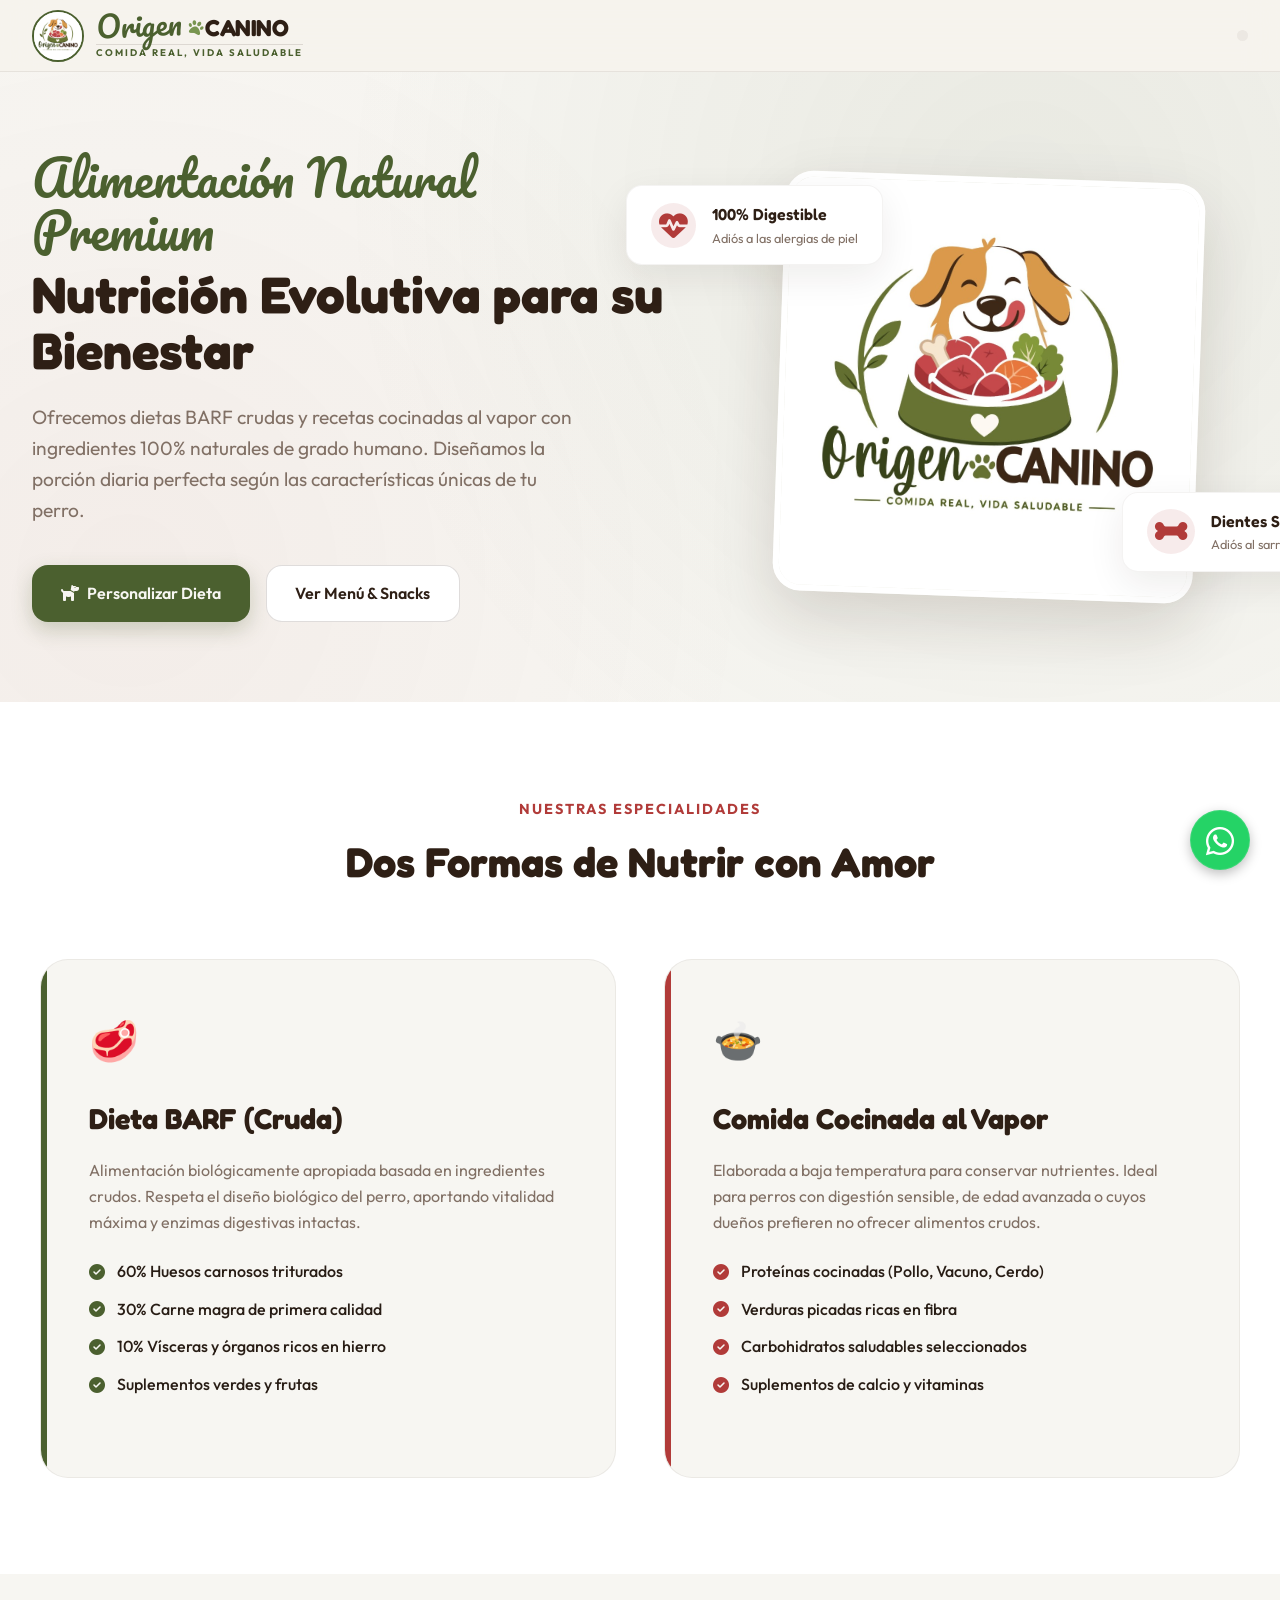
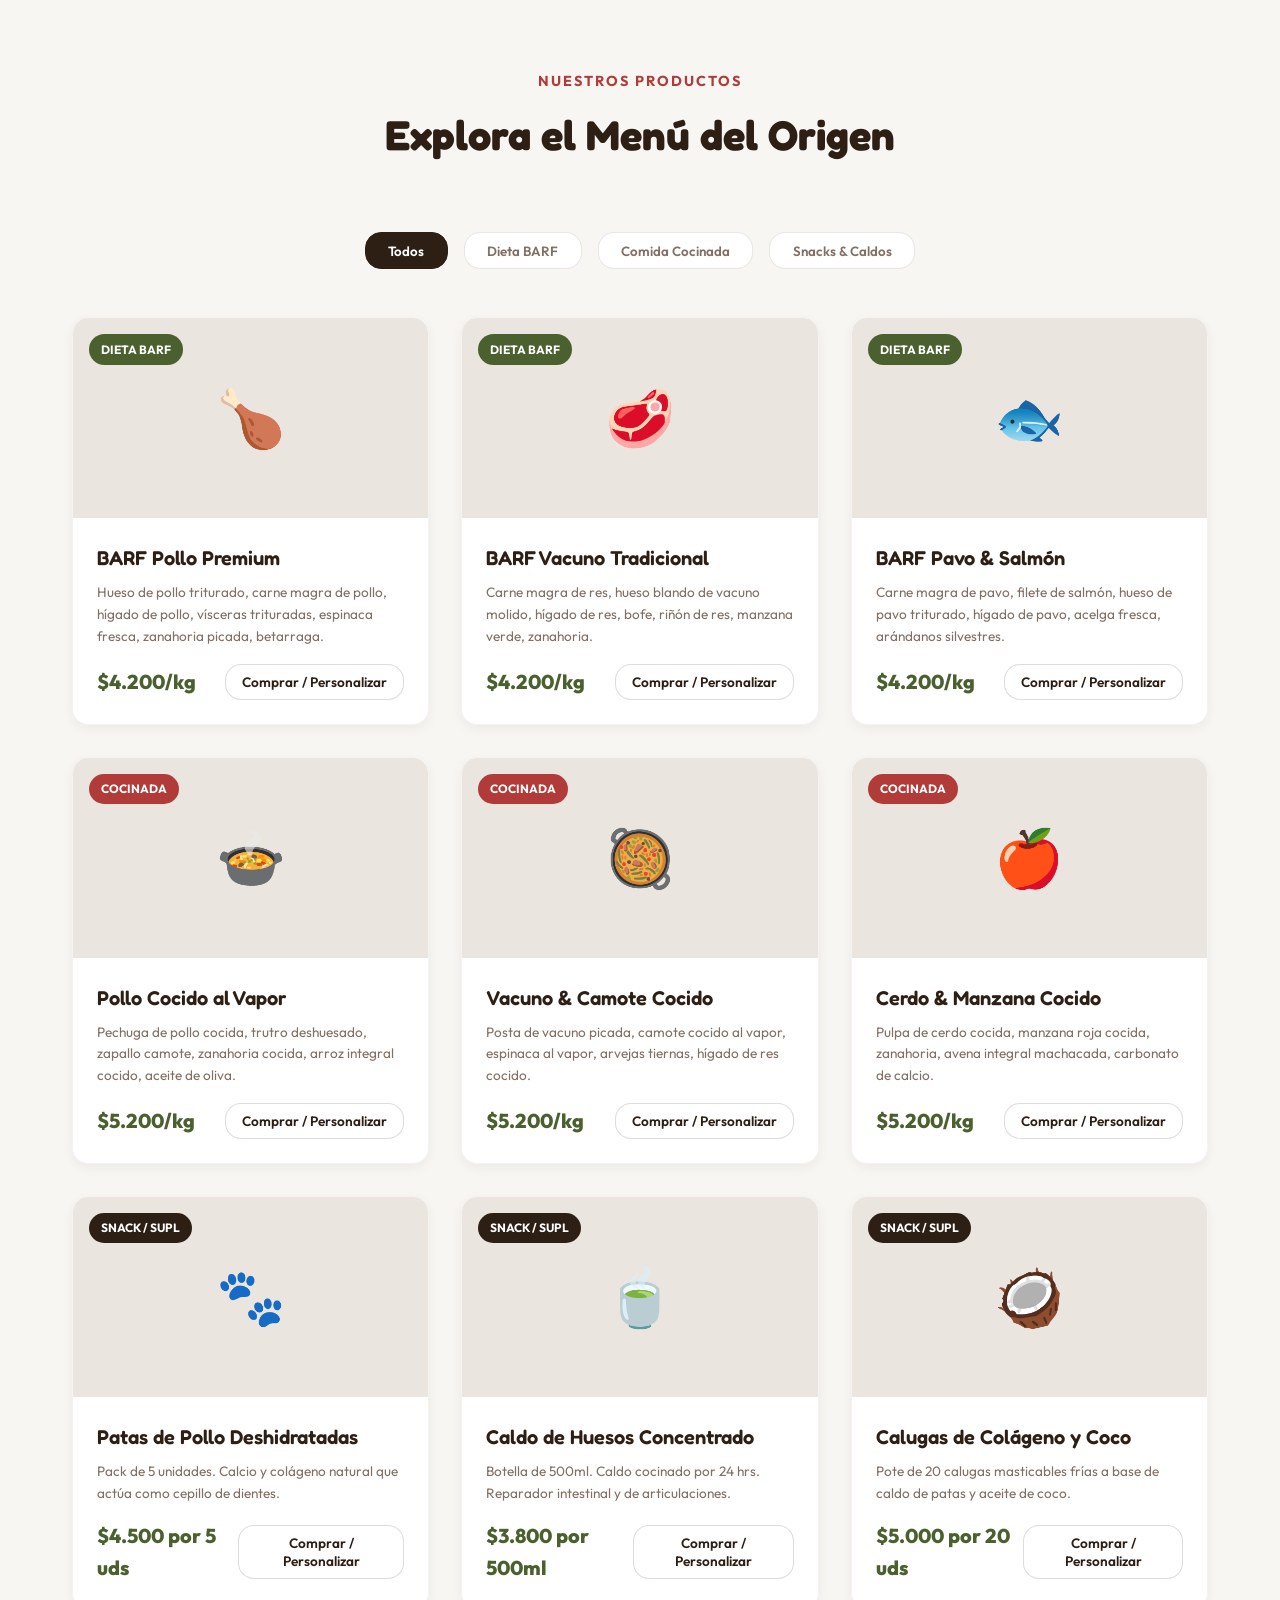
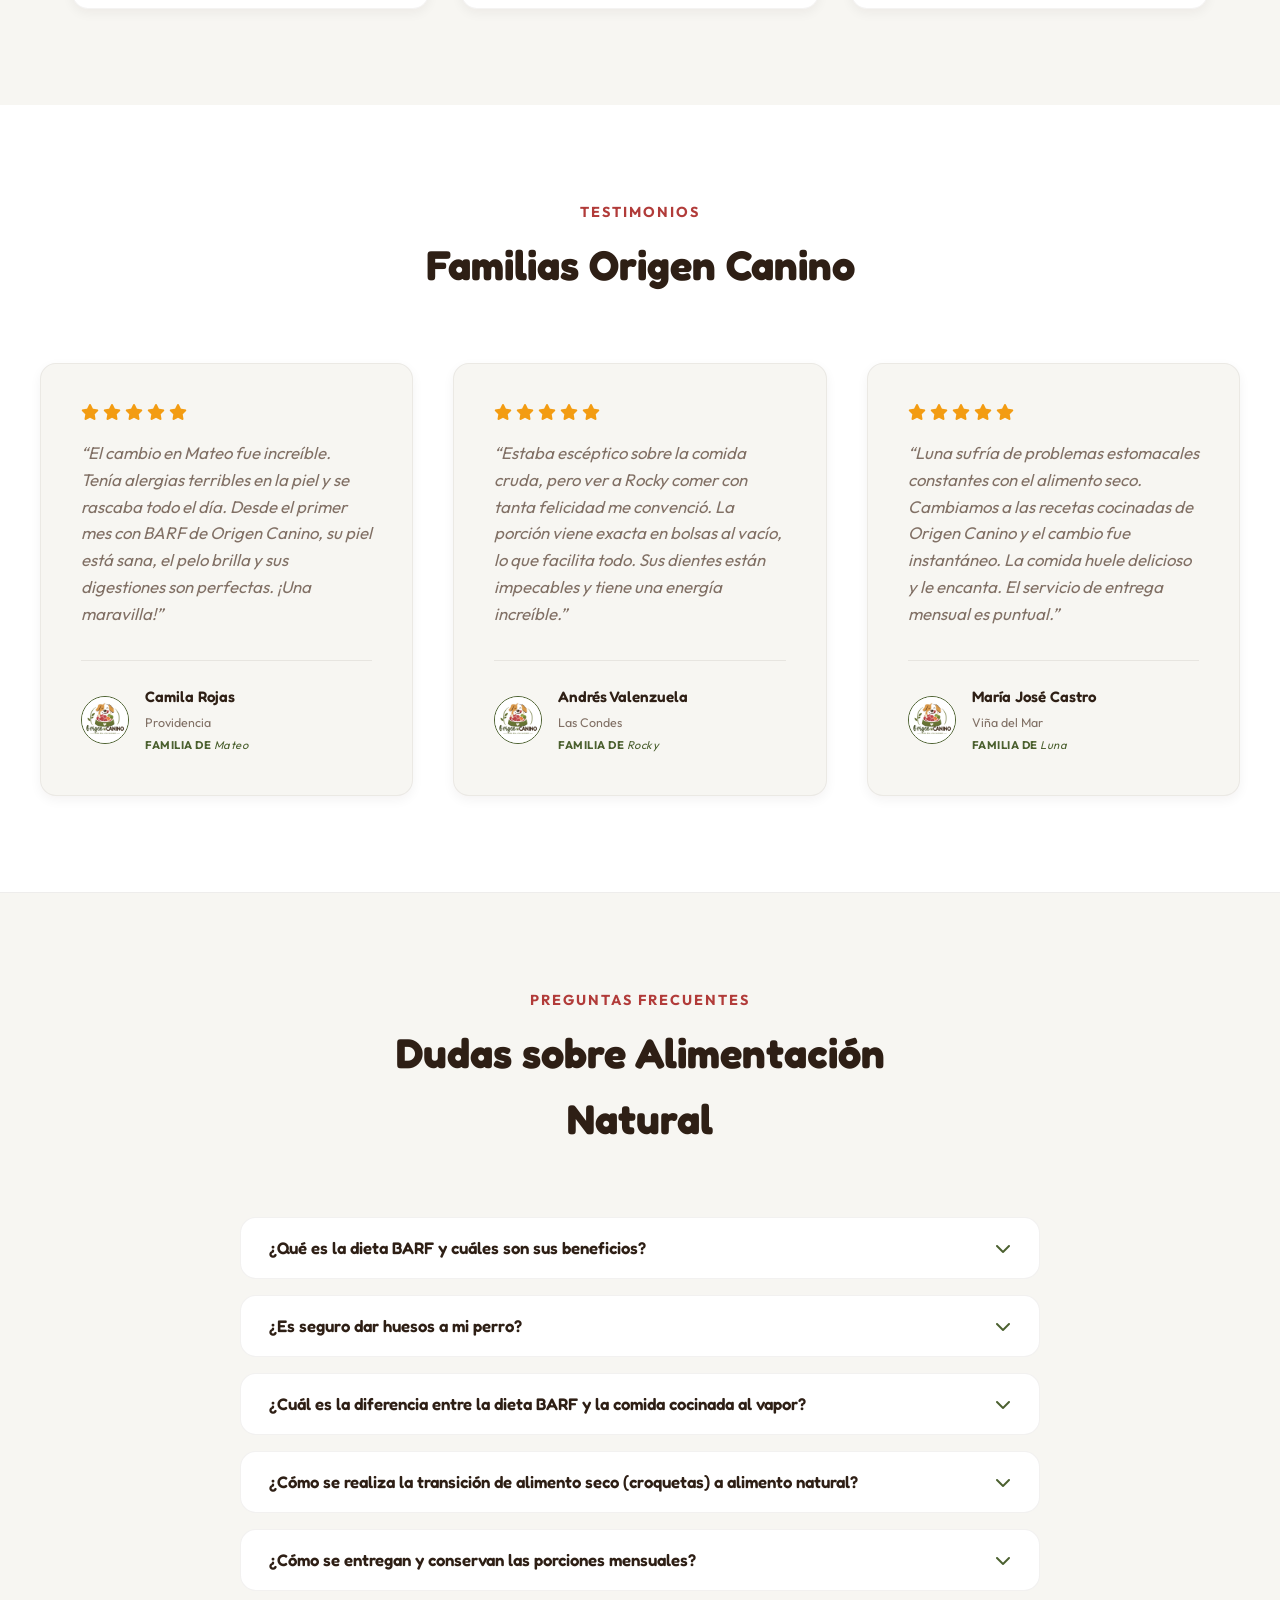
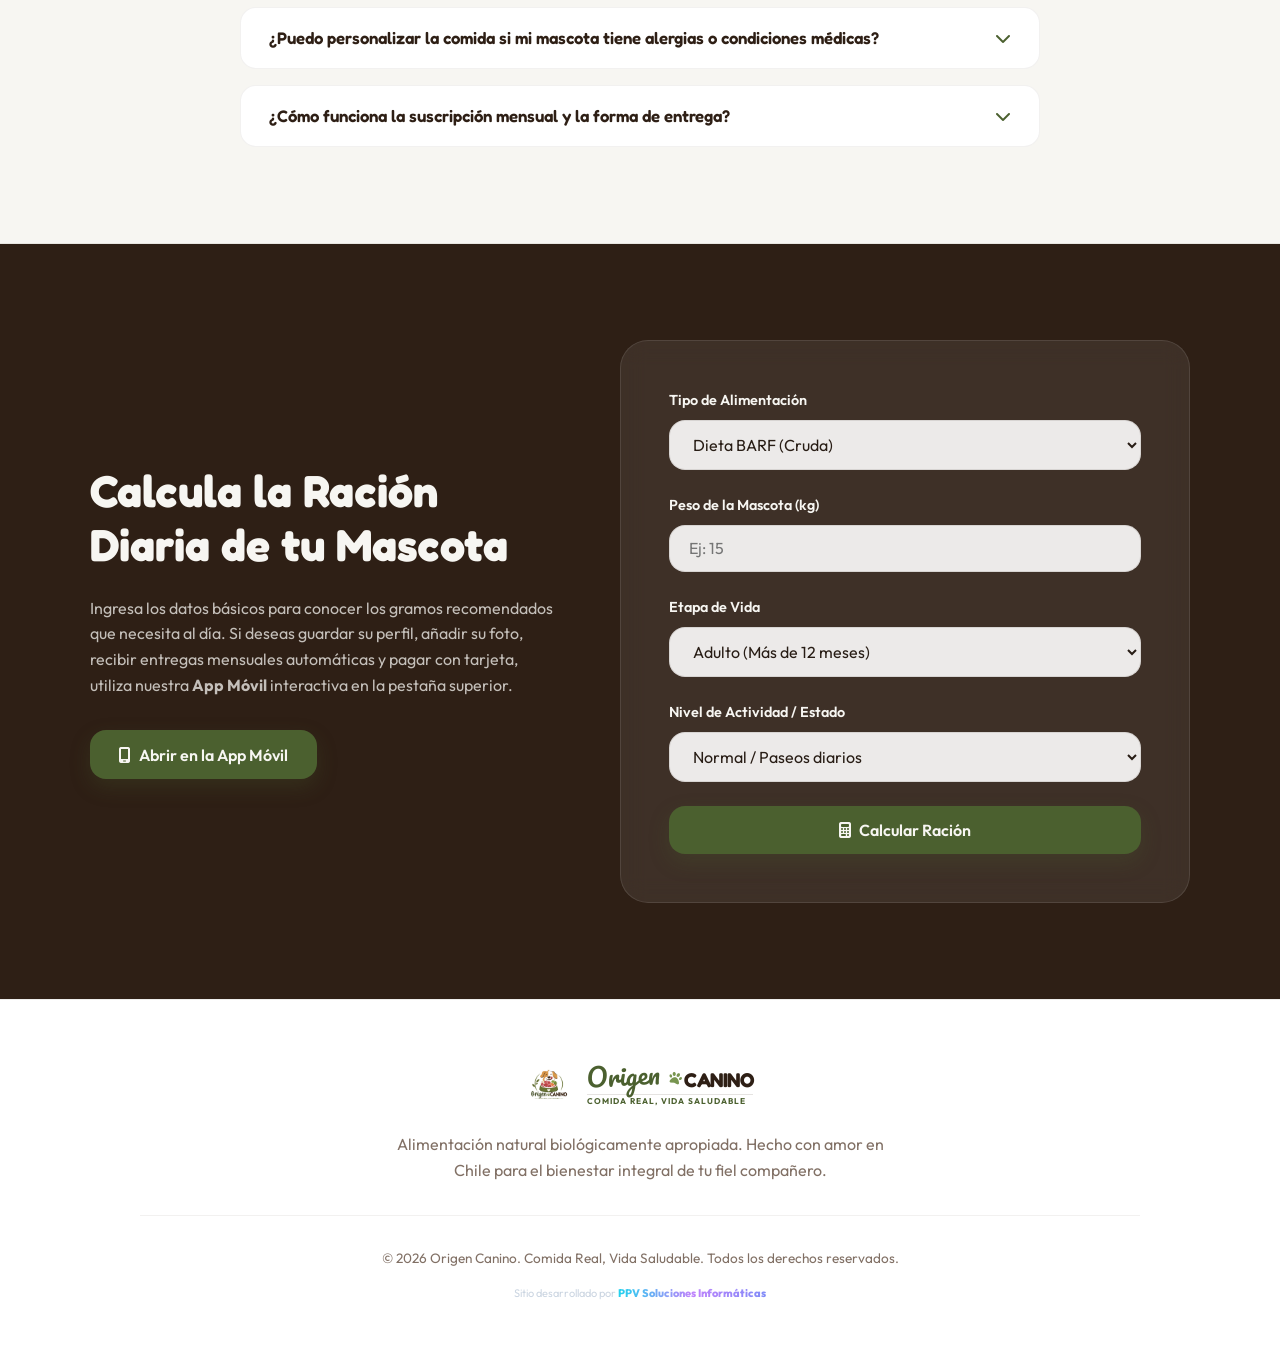
==== index.html @ 85503766 "Fix: Reacomodo y compactación de 3 columnas para visualización en PC sin scroll" ====
<!DOCTYPE html>
<html lang="es">
<head>
  <meta charset="UTF-8">
  <meta name="viewport" content="width=device-width, initial-scale=1.0">
  <title>Origen Canino - Comida Real, Vida Saludable | Alimentación BARF y Natural Cocinada</title>
  <meta name="description" content="Alimentación natural personalizada para tu mascota. Calculadora de porciones BARF y cocinada, snacks deshidratados, caldo de hueso y suscripción mensual con entrega segura.">
  
  <!-- Estilos CSS y Fuentes -->
  <link rel="stylesheet" href="style.css?v=3.9">
  <!-- Iconos de Font Awesome -->
  <link rel="stylesheet" href="https://cdnjs.cloudflare.com/ajax/libs/font-awesome/6.4.0/css/all.min.css">
</head>
<body>

  <!-- Encabezado Principal de la Suite -->
  <header class="app-header">
    <div class="logo-container" onclick="resetToWelcome()" style="cursor: pointer;">
      <img src="assets/logo.jpg" alt="Logo Origen Canino" class="logo-img">
      <div class="logo-text">
        <div class="logo-brand-wrapper">
          <span class="logo-brand-origen">Origen</span>
          <span class="logo-brand-canino"><i class="fa-solid fa-paw logo-paw"></i>CANINO</span>
        </div>
        <span class="logo-brand-sub">Comida Real, Vida Saludable</span>
      </div>
    </div>
    
    <!-- Pestañas de Navegación del Entorno -->
    <nav class="view-tabs" style="display: flex; align-items: center; gap: 1rem;">
      <button class="tab-btn active" onclick="switchView('web')">
        <i class="fa-solid fa-globe"></i> Sitio Web Desktop
      </button>
      <button class="tab-btn" onclick="switchView('mobile')">
        <i class="fa-solid fa-mobile-screen-button"></i> App Móvil
      </button>
      <div id="customer-header-badge" class="customer-profile-badge" style="display: none; cursor: pointer;" onclick="logoutCustomer()">
        <i class="fa-solid fa-user-check"></i> <span id="customer-header-name">Cliente</span> (Salir)
      </div>
    </nav>
  </header>

  <!-- Área de Contenido Principal -->
  <main class="main-viewport">

    <!-- ==========================================
         VISTA 1: SITIO WEB DESKTOP
         ========================================== -->
    <section id="view-web" class="view-section active">
      <!-- Hero Section -->
      <section class="web-hero">
        <div class="hero-content">
          <h1><span>Alimentación Natural Premium</span>Nutrición Evolutiva para su Bienestar</h1>
          <p>Ofrecemos dietas BARF crudas y recetas cocinadas al vapor con ingredientes 100% naturales de grado humano. Diseñamos la porción diaria perfecta según las características únicas de tu perro.</p>
          <div class="hero-actions">
            <button class="btn btn-primary" onclick="startOrderFlow()">
              <i class="fa-solid fa-dog"></i> Personalizar Dieta
            </button>
            <a href="#catalogo-seccion" class="btn btn-secondary">Ver Menú & Snacks</a>
          </div>
        </div>
        <div class="hero-image-wrapper">
          <div class="hero-badge badge-1">
            <i class="fa-solid fa-heart-pulse"></i>
            <div class="hero-badge-info">
              <h4>100% Digestible</h4>
              <p>Adiós a las alergias de piel</p>
            </div>
          </div>
          <div class="hero-badge badge-2">
            <i class="fa-solid fa-bone"></i>
            <div class="hero-badge-info">
              <h4>Dientes Sanos</h4>
              <p>Adiós al sarro canino</p>
            </div>
          </div>
          <img src="assets/logo.jpg" alt="Mascota Feliz" class="hero-main-img">
        </div>
      </section>

      <!-- Tipos de Alimentación -->
      <section class="web-diets">
        <div class="section-title">
          <span>Nuestras Especialidades</span>
          <h2>Dos Formas de Nutrir con Amor</h2>
        </div>
        <div class="diets-grid">
          <div class="diet-card barf">
            <span class="diet-icon">🥩</span>
            <h3>Dieta BARF (Cruda)</h3>
            <p>Alimentación biológicamente apropiada basada en ingredientes crudos. Respeta el diseño biológico del perro, aportando vitalidad máxima y enzimas digestivas intactas.</p>
            <ul class="diet-benefits-list">
              <li><i class="fa-solid fa-circle-check"></i> 60% Huesos carnosos triturados</li>
              <li><i class="fa-solid fa-circle-check"></i> 30% Carne magra de primera calidad</li>
              <li><i class="fa-solid fa-circle-check"></i> 10% Vísceras y órganos ricos en hierro</li>
              <li><i class="fa-solid fa-circle-check"></i> Suplementos verdes y frutas</li>
            </ul>
          </div>
          <div class="diet-card cooked">
            <span class="diet-icon">🍲</span>
            <h3>Comida Cocinada al Vapor</h3>
            <p>Elaborada a baja temperatura para conservar nutrientes. Ideal para perros con digestión sensible, de edad avanzada o cuyos dueños prefieren no ofrecer alimentos crudos.</p>
            <ul class="diet-benefits-list">
              <li><i class="fa-solid fa-circle-check"></i> Proteínas cocinadas (Pollo, Vacuno, Cerdo)</li>
              <li><i class="fa-solid fa-circle-check"></i> Verduras picadas ricas en fibra</li>
              <li><i class="fa-solid fa-circle-check"></i> Carbohidratos saludables seleccionados</li>
              <li><i class="fa-solid fa-circle-check"></i> Suplementos de calcio y vitaminas</li>
            </ul>
          </div>
        </div>
      </section>

      <!-- Catálogo de Productos -->
      <section id="catalogo-seccion" class="web-catalog">
        <div class="section-title">
          <span>Nuestros Productos</span>
          <h2>Explora el Menú del Origen</h2>
        </div>
        <div class="catalog-filters">
          <button class="filter-btn active" onclick="filterCatalog('todos', this)">Todos</button>
          <button class="filter-btn" onclick="filterCatalog('barf', this)">Dieta BARF</button>
          <button class="filter-btn" onclick="filterCatalog('cooked', this)">Comida Cocinada</button>
          <button class="filter-btn" onclick="filterCatalog('snack', this)">Snacks & Caldos</button>
        </div>
        <div class="products-grid" id="web-products-container">
          <!-- Carga dinámica mediante JS -->
        </div>
      </section>

      <!-- Testimonios de Familias (Estilo Legrand Petit) -->
      <section class="web-testimonials">
        <div class="section-title">
          <span>Testimonios</span>
          <h2>Familias Origen Canino</h2>
        </div>
        <div class="testimonials-grid" id="web-testimonials-container">
          <!-- Carga dinámica mediante JS -->
        </div>
      </section>

      <!-- Preguntas Frecuentes (FAQs) -->
      <section class="web-faqs">
        <div class="section-title">
          <span>Preguntas Frecuentes</span>
          <h2>Dudas sobre Alimentación Natural</h2>
        </div>
        <div class="faq-accordion" id="web-faqs-container">
          <!-- Carga dinámica mediante JS -->
        </div>
      </section>

      <!-- Calculadora Rápida Informativa -->
      <section class="web-calculator-section">
        <div class="web-calc-container">
          <div class="web-calc-text">
            <h2>Calcula la Ración Diaria de tu Mascota</h2>
            <p>Ingresa los datos básicos para conocer los gramos recomendados que necesita al día. Si deseas guardar su perfil, añadir su foto, recibir entregas mensuales automáticas y pagar con tarjeta, utiliza nuestra <strong>App Móvil</strong> interactiva en la pestaña superior.</p>
            <button class="btn btn-primary" onclick="startOrderFlow()">
              <i class="fa-solid fa-mobile-screen"></i> Abrir en la App Móvil
            </button>
          </div>
          <div class="web-calc-box">
            <div class="form-group">
              <label for="web-calc-diet">Tipo de Alimentación</label>
              <select id="web-calc-diet" class="form-input">
                <option value="barf">Dieta BARF (Cruda)</option>
                <option value="cooked">Comida Cocinada al Vapor</option>
              </select>
            </div>
            <div class="form-group">
              <label for="web-calc-weight">Peso de la Mascota (kg)</label>
              <input type="number" id="web-calc-weight" class="form-input" placeholder="Ej: 15" min="1" step="0.5">
            </div>
            <div class="form-group">
              <label for="web-calc-age">Etapa de Vida</label>
              <select id="web-calc-age" class="form-input">
                <option value="adult">Adulto (Más de 12 meses)</option>
                <option value="puppy">Cachorro (Menos de 12 meses)</option>
              </select>
            </div>
            <div class="form-group">
              <label for="web-calc-activity">Nivel de Actividad / Estado</label>
              <select id="web-calc-activity" class="form-input">
                <option value="sedentary">Bajo / Sedentario o Senior</option>
                <option value="normal" selected>Normal / Paseos diarios</option>
                <option value="active">Activo / Deporte moderado</option>
                <option value="working">Muy Activo / Trabajo o Lactancia</option>
              </select>
            </div>
            <button class="btn btn-primary" style="width: 100%;" onclick="calculateWebPortion()">
              <i class="fa-solid fa-calculator"></i> Calcular Ración
            </button>
            
            <div class="calc-result-overlay" id="web-calc-result">
              <div class="result-grid">
                <div class="result-item">
                  <span>Ración Diaria</span>
                  <strong id="web-res-daily">0 g</strong>
                </div>
                <div class="result-item">
                  <span>Suscripción Mensual</span>
                  <strong id="web-res-monthly">0 kg</strong>
                </div>
              </div>
            </div>
          </div>
        </div>
      </section>

      <!-- Footer -->
      <footer class="web-footer">
        <div class="web-footer-logo">
          <img src="assets/logo.jpg" alt="Logo Origen Canino" style="height: 44px; border-radius: 50%;">
          <div class="logo-text" style="text-align: left;">
            <div class="logo-brand-wrapper">
              <span class="logo-brand-origen" style="font-size: 1.6rem; margin-right: 0.15rem;">Origen</span>
              <span class="logo-brand-canino" style="font-size: 1.25rem;"><i class="fa-solid fa-paw logo-paw" style="font-size:0.8rem;"></i>CANINO</span>
            </div>
            <span class="logo-brand-sub" style="font-size: 0.52rem; letter-spacing: 1px;">Comida Real, Vida Saludable</span>
          </div>
        </div>
        <p>Alimentación natural biológicamente apropiada. Hecho con amor en Chile para el bienestar integral de tu fiel compañero.</p>
        <div class="web-footer-copyright" style="display: flex; flex-direction: column; gap: 0.4rem; align-items: center;">
          <span>&copy; 2026 Origen Canino. Comida Real, Vida Saludable. Todos los derechos reservados.</span>
          <span class="ppv-credit">Sitio desarrollado por <a href="#" onclick="openPpvModal(event)" class="ppv-link">PPV Soluciones Informáticas</a></span>
        </div>
      </footer>
    </section>

    <!-- ==========================================
         VISTA 2: SIMULADOR DE APP MÓVIL
         ========================================== -->
    <section id="view-mobile" class="view-section">
      <div class="mobile-simulator-container">
        
        <!-- Carcasa de Teléfono Físico -->
        <div class="phone-mockup">
          <div class="phone-notch">
            <div class="phone-camera"></div>
            <div class="phone-speaker"></div>
          </div>
          
          <div class="phone-screen">
            <!-- Barra de estado del móvil removida -->
            
            <!-- Contenido de las pantallas de la App -->
            <div class="phone-content" id="mobile-app-content">
              
              <!-- 2.1 PANTALLA: BIENVENIDA / SELECCIÓN DE MASCOTAS -->
              <div id="mobile-welcome" class="mobile-view active">
                <div class="mobile-welcome-screen">
                  <img src="assets/logo.jpg" alt="Origen Canino Logo" class="welcome-logo" onclick="resetToWelcome()" style="cursor: pointer;">
                  <h2 onclick="resetToWelcome()" style="cursor: pointer;">Origen Canino</h2>
                  <p>Nutrición natural premium formulada a medida para tus mascotas.</p>
                  
                  <!-- Listado de mascotas existentes -->
                  <div id="welcome-pets-title" style="display:none; width: 100%; text-align: left; font-weight:700; margin-bottom: 0.5rem; font-size:0.85rem; color:var(--secondary-brown);">
                    Tus Mascotas Registradas:
                  </div>
                  <div id="welcome-pets-container" class="welcome-pets-list">
                    <!-- Se carga dinámicamente -->
                  </div>

                  <button class="mobile-btn mobile-btn-primary" onclick="initNewPetWizard()">
                    <i class="fa-solid fa-plus"></i> Agregar Mascota
                  </button>
                  <button class="mobile-btn mobile-btn-secondary" onclick="resetToWelcome()" style="margin-top: 0.5rem; border-color: rgba(44, 26, 14, 0.15); width: 100%;">
                    <i class="fa-solid fa-house"></i> Volver al Inicio
                  </button>
                </div>
              </div>

              <!-- 2.2 PANTALLA: FORMULARIO PERFIL MASCOTA -->
              <div id="mobile-profile-setup" class="mobile-view">
                <div class="mobile-card" style="margin-top: 1rem;">
                  <h3 class="mobile-title" id="profile-wizard-title" style="grid-column: 1 / -1;">Perfil de tu Mascota</h3>
                  <p class="mobile-subtitle" style="grid-column: 1 / -1; margin-bottom: 1rem;">Configura los datos clave para armar la receta ideal.</p>
                  
                  <div class="pc-columns-wrapper" style="display: contents;">
                    <div class="pc-column">
                      <div class="photo-uploader">
                        <div class="photo-preview-box" onclick="triggerPhotoUpload()" id="pet-photo-preview">
                          <i class="fa-solid fa-camera"></i>
                          <span>Subir Foto</span>
                        </div>
                        <input type="file" id="pet-photo-input" accept="image/*" onchange="previewPetPhoto(event)">
                      </div>

                      <div class="mobile-input-group">
                        <label for="pet-name">Nombre de la Mascota</label>
                        <input type="text" id="pet-name" class="mobile-input" placeholder="Ej: Toby">
                      </div>
                      <div class="mobile-input-group">
                        <label for="pet-breed">Raza</label>
                        <input type="text" id="pet-breed" class="mobile-input" placeholder="Ej: Border Collie">
                      </div>
                      <div class="mobile-input-group">
                        <label for="pet-weight">Peso Corporal (kg)</label>
                        <input type="number" id="pet-weight" class="mobile-input" placeholder="Ej: 15" min="0.5" step="0.1">
                      </div>
                    </div>

                    <div class="pc-column">
                      <div class="mobile-input-group">
                        <label for="pet-age">Etapa de Vida</label>
                        <select id="pet-age" class="mobile-select">
                          <option value="adult">Adulto (Mayor a 1 año)</option>
                          <option value="puppy">Cachorro (2 a 4 meses)</option>
                          <option value="puppy-mid">Cachorro (4 a 6 meses)</option>
                          <option value="puppy-late">Cachorro (6 a 12 meses)</option>
                        </select>
                      </div>
                      <div class="mobile-input-group">
                        <label for="pet-activity">Nivel de Actividad</label>
                        <select id="pet-activity" class="mobile-select">
                          <option value="sedentary">Bajo (Sedentario / Senior)</option>
                          <option value="normal" selected>Normal (Paseo diario)</option>
                          <option value="active">Activo (Deporte recreativo)</option>
                          <option value="working">Muy Activo (Trabajo / Canicross)</option>
                        </select>
                      </div>
                      <div class="mobile-input-group" style="margin-bottom: 1.5rem;">
                        <label for="pet-notes">Observaciones / Alergias</label>
                        <input type="text" id="pet-notes" class="mobile-input" placeholder="Ej: Alérgico al pollo, piel sensible">
                      </div>
                      
                      <div style="display: flex; gap: 0.5rem; margin-top: auto;">
                        <button class="mobile-btn mobile-btn-secondary" onclick="cancelPetWizard()" style="flex:1;">
                          <i class="fa-solid fa-arrow-left"></i> Atrás
                        </button>
                        <button class="mobile-btn mobile-btn-primary" onclick="savePetProfileAndGoToCalculator()" style="flex:2;">
                          Calcular Ración <i class="fa-solid fa-arrow-right"></i>
                        </button>
                      </div>
                    </div>
                  </div>
                </div>
              </div>

              <!-- 2.3 PANTALLA: CALCULADORA Y PERSONALIZACIÓN INTERACTIVA DE RECETA -->
              <div id="mobile-calculator" class="mobile-view">
                <div class="pc-columns-wrapper" style="display: contents;">
                  
                  <!-- COLUMNA 1: PERFIL, PORCIÓN Y DIETA BASE -->
                  <div class="pc-column">
                    <div class="mobile-card" style="margin-top: 1rem; margin-bottom: 0.5rem;">
                      <div class="pet-profile-summary">
                        <img id="calc-pet-avatar" src="assets/logo.jpg" alt="Mascota" class="pet-avatar-big">
                        <div class="pet-meta-text">
                          <h3 id="calc-pet-name">Toby</h3>
                          <p id="calc-pet-details">Border Collie • 15 kg</p>
                        </div>
                      </div>
                    </div>

                    <!-- Desglose de gramos diario -->
                    <div class="portion-breakdown-card">
                      <div class="portion-header">
                        <span>Porción Diaria:</span>
                        <span class="portion-total" id="calc-daily-total">375g</span>
                      </div>
                      <p style="font-size: 0.72rem; color: var(--text-muted); margin-bottom: 0.75rem;" id="calc-explanation">
                        Calculado al 2.5% del peso corporal para mantenimiento adulto normal.
                      </p>
                      
                      <!-- Desglose de barras -->
                      <div class="breakdown-bars" id="calc-breakdown-bars">
                        <div class="bar-part bar-bones" style="width: 50%"></div>
                        <div class="bar-part bar-meat" style="width: 30%"></div>
                        <div class="bar-part bar-organs" style="width: 10%"></div>
                        <div class="bar-part bar-veggies" style="width: 10%"></div>
                      </div>

                      <!-- Leyenda -->
                      <div class="breakdown-legend" id="calc-breakdown-legend">
                        <!-- Dinámico -->
                      </div>
                    </div>

                    <!-- Selección de Receta Base -->
                    <div class="mobile-card">
                      <h4 style="font-size: 0.9rem; font-weight: 700; margin-bottom: 0.65rem; color: var(--secondary-brown);">
                        1. Elige su Receta Base
                      </h4>
                      <div class="recipe-selector-grid" id="mobile-recipe-selector">
                        <!-- Rellenado dinámicamente -->
                      </div>
                    </div>
                  </div>

                  <!-- COLUMNA 2: PERSONALIZACIÓN DE INGREDIENTES -->
                  <div class="pc-column">
                    <!-- Formulador Interactivo de Ingredientes -->
                    <div class="mobile-card" style="margin-top: 1rem;">
                      <h4 style="font-size: 0.9rem; font-weight: 700; color: var(--secondary-brown); margin-bottom: 0.25rem;">
                        2. Personaliza la Comida
                      </h4>
                      <p style="font-size: 0.72rem; color: var(--text-muted); margin-bottom: 0.75rem;">
                        Desmarca ingredientes para excluirlos de su porción mensual (se tacharán en la etiqueta).
                      </p>

                      <span style="font-size: 0.72rem; font-weight:700; color: var(--secondary-brown-light);">Ingredientes de Receta:</span>
                      <div class="pills-container" id="calc-ingredients-container" style="margin-bottom: 1rem;">
                        <!-- Ingredientes de la receta activa -->
                      </div>

                      <span id="calc-vegfruits-label" style="font-size: 0.72rem; font-weight:700; color: var(--secondary-brown-light);">Añadir Verduras o Frutas Adicionales (+$1.500 c/u al mes):</span>
                      <div class="pills-container" id="calc-vegfruits-container" style="margin-bottom: 1rem;">
                        <!-- Verduras o frutas opcionales -->
                      </div>

                      <span id="calc-superfoods-label" style="font-size: 0.72rem; font-weight:700; color: var(--secondary-brown-light);">Añadir Superalimentos (+$1.500 c/u al mes):</span>
                      <div class="pills-container" id="calc-superfoods-container">
                        <!-- Suplementos opcionales -->
                      </div>
                    </div>
                  </div>

                  <!-- COLUMNA 3: ETIQUETA Y CONFIRMACIÓN DE DIETA -->
                  <div class="pc-column">
                    <!-- Etiqueta de empaque final -->
                    <div class="mobile-card" style="margin-top: 1rem;">
                      <h4 style="font-size: 0.9rem; font-weight: 700; color: var(--secondary-brown); margin-bottom: 0.25rem;">
                        3. Vista Previa de Etiqueta
                      </h4>
                      <div class="package-label-mockup" id="calc-package-label">
                        <!-- Generado dinámicamente -->
                      </div>
                    </div>

                    <!-- Envío e instrucciones -->
                    <div class="mobile-card" id="calc-checkout-card">
                      <div class="mobile-input-group" style="display: none;">
                        <label for="custom-instructions">Instrucciones Especiales de Empaque</label>
                        <input type="text" id="custom-instructions" class="mobile-input" value="Empaquetado en porciones de 1kg">
                      </div>
                      <!-- Periodo de Entrega (15 o 30 días) -->
                      <div class="mobile-input-group" style="margin-bottom: 0.75rem;">
                        <label for="calc-delivery-period" style="font-weight: 700; color: var(--secondary-brown);">Periodo de Entrega</label>
                        <select id="calc-delivery-period" class="mobile-select" onchange="updatePortionCalculatorUI()">
                          <option value="30" selected>Cada 30 días (Suscripción Mensual)</option>
                          <option value="15">Cada 15 días (Suscripción Quincenal)</option>
                        </select>
                      </div>

                      <div class="receipt-row" style="margin-bottom: 0.75rem; border-top: 1px solid rgba(44,26,14,0.06); padding-top: 0.75rem;">
                        <span>Suscripción (<span id="calc-delivery-label">Cada 30 días</span> - <span id="calc-monthly-weight">11.3</span> kg):</span>
                        <strong id="calc-diet-price">$45.000</strong>
                      </div>
                      
                      <div style="display: flex; gap: 0.5rem;">
                        <button class="mobile-btn mobile-btn-secondary" onclick="goBackToProfileSetup()" style="flex: 1;">
                          <i class="fa-solid fa-arrow-left"></i> Atrás
                        </button>
                        <button class="mobile-btn mobile-btn-primary" onclick="proceedToSnacks()" style="flex: 2;">
                          Confirmar Dieta <i class="fa-solid fa-arrow-right"></i>
                        </button>
                      </div>
                    </div>
                  </div>
                </div>
              </div>
                </div>
              </div>

              <!-- 2.4 PANTALLA: CATÁLOGO DE SNACKS -->
              <div id="mobile-snacks" class="mobile-view">
                <div class="mobile-card" style="margin-top: 1rem;">
                  <div class="pc-columns-wrapper" style="display: contents;">
                    <div class="pc-column">
                      <h3 class="mobile-title">Suplementos & Snacks</h3>
                      <p class="mobile-subtitle" style="margin-bottom: 1rem;">Acompaña la dieta mensual con deliciosos snacks deshidratados y caldos de colágeno.</p>
                      
                      <div class="mobile-snacks-list" id="mobile-snacks-container">
                        <!-- Cargados dinámicamente -->
                      </div>
                    </div>

                    <div class="pc-column">
                      <div class="receipt-row" style="margin-top: 1.5rem; border-top: 1px solid rgba(44, 26, 14, 0.1); padding-top: 0.75rem;">
                        <span>Dietas de Mascotas:</span>
                        <span id="snacks-diet-subtotal">$0</span>
                      </div>
                      <div class="receipt-row">
                        <span>Snacks Generales:</span>
                        <span id="snacks-only-subtotal">$0</span>
                      </div>
                      <div class="receipt-row" style="font-weight: 700; color: var(--primary-green); font-size: 1.1rem; border-bottom: 1px solid rgba(44,26,14,0.06); padding-bottom: 0.75rem; margin-bottom: 1.5rem;">
                        <span>Total Mensual Compra:</span>
                        <span id="snacks-total">$0</span>
                      </div>
                      
                      <div style="display: flex; gap: 0.5rem; margin-top: auto; flex-wrap: wrap;">
                        <button class="mobile-btn mobile-btn-secondary" onclick="changeMobileView('calculator')" style="flex: 1; min-width: 90px;">
                          <i class="fa-solid fa-arrow-left"></i> Atrás
                        </button>
                        <button class="mobile-btn mobile-btn-secondary" onclick="initNewPetWizard()" style="flex: 1.5; min-width: 150px; border-color: var(--primary-green-light); color: var(--primary-green);">
                          <i class="fa-solid fa-plus"></i> Ingresar otro perro
                        </button>
                        <button class="mobile-btn mobile-btn-primary" onclick="proceedToCheckout()" style="flex: 2; min-width: 120px;">
                          Ir a Pagar <i class="fa-solid fa-credit-card"></i>
                        </button>
                      </div>
                    </div>
                  </div>
                </div>
              </div>

              <!-- 2.5 PANTALLA: CHECKOUT & PASARELA DE PAGO INTERACTIVA (MULTI-MASCOTA) -->
              <div id="mobile-checkout" class="mobile-view">
                <div class="mobile-card" style="margin-top: 1rem;">
                  <h3 class="mobile-title" id="checkout-title-text" style="grid-column: 1 / -1;">Suscripción Mensual</h3>
                  <p class="mobile-subtitle" style="grid-column: 1 / -1; margin-bottom: 1rem;">Revisa el detalle de tus mascotas y realiza el pago seguro.</p>
                  
                  <div class="pc-columns-wrapper" style="display: contents;">
                    <div class="pc-column">
                      <!-- Desglose por perro en Checkout -->
                      <div class="checkout-pets-breakdown" id="checkout-pets-list" style="margin-bottom: 1rem;">
                        <!-- Llenado dinámico per pet -->
                      </div>

                      <!-- Tarjeta de Crédito 3D Interactiva -->
                      <div class="credit-card-wrapper" id="checkout-credit-card" style="margin-bottom: 1.5rem;">
                        <div class="credit-card-inner">
                          <!-- Lado Frontal -->
                          <div class="credit-card-front">
                            <div style="display: flex; justify-content: space-between; align-items: center;">
                              <div class="card-chip"></div>
                              <i class="fa-brands fa-cc-visa" style="font-size: 1.8rem;"></i>
                            </div>
                            <div class="card-number" id="card-num-preview">•••• •••• •••• ••••</div>
                            <div class="card-holder-group">
                              <div>
                                <span>Titular</span>
                                <div class="card-holder-name" id="card-name-preview">Nombre Completo</div>
                              </div>
                              <div>
                                <span>Expira</span>
                                <div id="card-exp-preview">MM/AA</div>
                              </div>
                            </div>
                          </div>
                          <!-- Lado Posterior -->
                          <div class="credit-card-back">
                            <div class="card-magnetic-strip"></div>
                            <div style="margin-top: 1rem;">
                              <div class="card-signature-strip" id="card-cvv-preview">123</div>
                              <div style="text-align: right; font-size: 0.6rem; opacity: 0.8; margin-top: 4px;">CVV</div>
                            </div>
                            <div style="text-align: left; font-size: 0.7rem; font-weight: 700; letter-spacing: 1px;">
                              ORIGEN CANINO
                            </div>
                          </div>
                        </div>
                      </div>

                      <!-- Marcador para Pago por Transferencia -->
                      <div id="checkout-transfer-placeholder" style="display: none; margin-bottom: 1.5rem; background: var(--bg-white); border: 1px solid rgba(44, 26, 14, 0.08); border-radius: var(--radius-md); padding: 1.5rem; text-align: center; box-shadow: var(--shadow-sm);">
                        <i class="fa-solid fa-money-bill-transfer" style="font-size: 3rem; color: var(--primary-green); margin-bottom: 0.75rem;"></i>
                        <h4 style="font-size: 0.95rem; font-weight: 800; color: var(--secondary-brown); margin-bottom: 0.25rem;">Pago por Transferencia</h4>
                        <p style="font-size: 0.72rem; color: var(--text-muted); line-height: 1.4;">Transfiere el monto total a nuestra cuenta bancaria y adjunta el comprobante a la derecha para validación de tu suscripción.</p>
                      </div>
                    </div>

                    <div class="pc-column">
                      <!-- Selector de Método de Pago -->
                      <div class="payment-methods-tabs" style="display: flex; gap: 0.5rem; margin-bottom: 1rem; width: 100%;">
                        <button type="button" id="tab-pay-card" class="payment-method-btn active" onclick="selectPaymentMethod('card')" style="flex:1; padding: 0.6rem; border-radius: var(--radius-sm); border: 1.5px solid var(--primary-green); background: var(--bg-white); color: var(--primary-green); font-weight:700; cursor:pointer; font-size:0.8rem;">
                          <i class="fa-solid fa-credit-card"></i> Tarjeta de Crédito
                        </button>
                        <button type="button" id="tab-pay-transfer" class="payment-method-btn" onclick="selectPaymentMethod('transfer')" style="flex:1; padding: 0.6rem; border-radius: var(--radius-sm); border: 1.5px solid rgba(44, 26, 14, 0.08); background: hsla(24, 25%, 30%, 0.03); color: var(--text-muted); font-weight:700; cursor:pointer; font-size:0.8rem;">
                          <i class="fa-solid fa-money-bill-transfer"></i> Transferencia
                        </button>
                      </div>

                      <!-- Formulario 1: Tarjeta de Crédito -->
                      <div id="form-pay-card" style="width: 100%;">
                        <div class="mobile-input-group">
                          <label for="pay-cardholder">Nombre del Titular</label>
                          <input type="text" id="pay-cardholder" class="mobile-input" placeholder="Ej: Patricio Silva" oninput="updateCardPreview('name', this.value)">
                        </div>
                        <div class="mobile-input-group">
                          <label for="pay-cardnumber">Número de Tarjeta</label>
                          <input type="text" id="pay-cardnumber" class="mobile-input" placeholder="4556 1234 5678 9012" maxlength="19" oninput="updateCardPreview('number', this.value)">
                        </div>
                        <div style="display: grid; grid-template-columns: 1fr 1fr; gap: 0.5rem;">
                          <div class="mobile-input-group">
                            <label for="pay-expiry">Fecha Vencimiento</label>
                            <input type="text" id="pay-expiry" class="mobile-input" placeholder="MM/AA" maxlength="5" oninput="updateCardPreview('expiry', this.value)">
                          </div>
                          <div class="mobile-input-group">
                            <label for="pay-cvv">Código CVV</label>
                            <input type="text" id="pay-cvv" class="mobile-input" placeholder="123" maxlength="4" onfocus="flipCard(true)" onblur="flipCard(false)" oninput="updateCardPreview('cvv', this.value)">
                          </div>
                        </div>
                      </div>

                      <!-- Formulario 2: Transferencia Bancaria -->
                      <div id="form-pay-transfer" style="display: none; width: 100%;">
                        <div style="background: rgba(85, 114, 46, 0.05); padding: 0.75rem; border-radius: var(--radius-sm); font-size: 0.75rem; color: var(--secondary-brown); margin-bottom: 0.85rem; border: 1px solid rgba(85, 114, 46, 0.1); line-height: 1.45;">
                          <strong>Datos para Transferencia:</strong><br>
                          <span>• <strong>Banco:</strong> Banco de Chile</span><br>
                          <span>• <strong>Tipo Cuenta:</strong> Cuenta Corriente</span><br>
                          <span>• <strong>Nº Cuenta:</strong> 123-45678-90</span><br>
                          <span>• <strong>RUT:</strong> 76.543.210-K</span><br>
                          <span>• <strong>Nombre:</strong> Origen Canino SpA</span><br>
                          <span>• <strong>Email:</strong> pagos@origencanino.cl</span>
                        </div>
                        <div class="mobile-input-group">
                          <label>Adjuntar Comprobante de Pago</label>
                          <div class="file-uploader-box" id="transfer-file-box" onclick="triggerTransferFileUpload()" style="border: 2px dashed rgba(85, 114, 46, 0.3); padding: 1.15rem; text-align: center; border-radius: var(--radius-sm); cursor: pointer; background: var(--bg-white); transition: var(--transition);">
                            <i class="fa-solid fa-cloud-arrow-up" style="font-size: 1.5rem; color: var(--primary-green-light); margin-bottom: 0.35rem;"></i>
                            <div style="font-size: 0.75rem; font-weight:700; color: var(--secondary-brown);" id="transfer-file-status">Haz clic para subir comprobante</div>
                            <div style="font-size: 0.65rem; color: var(--text-muted); margin-top: 2px;">Formatos: JPG, PNG, PDF</div>
                          </div>
                          <input type="file" id="pay-transfer-file" accept="image/*,application/pdf" style="display: none;" onchange="handleTransferFileSelect(event)">
                        </div>
                        <div id="transfer-preview-container" style="display: none; margin-top: 0.65rem; text-align: center; border: 1px solid rgba(44, 26, 14, 0.08); padding: 0.4rem; border-radius: var(--radius-sm); background: var(--bg-cream);">
                          <div style="font-size: 0.68rem; font-weight:700; color: var(--primary-green); margin-bottom: 0.2rem;">
                            <i class="fa-solid fa-circle-check"></i> Comprobante Cargado
                          </div>
                          <div id="transfer-preview-name" style="font-size: 0.7rem; color: var(--text-dark); word-break: break-all; font-weight: 600;"></div>
                        </div>
                      </div>
                      <h4 style="font-size: 0.85rem; font-weight: 700; color: var(--secondary-brown); margin: 1rem 0 0.5rem 0; border-top: 1px solid rgba(44, 26, 14, 0.08); padding-top: 1rem;">
                        Información de Despacho
                      </h4>
                      <div style="display: grid; grid-template-columns: 1fr 1fr; gap: 0.5rem;">
                        <div class="mobile-input-group">
                          <label for="pay-recipient-name">Nombre de quien recibe</label>
                          <input type="text" id="pay-recipient-name" class="mobile-input" placeholder="Ej: Patricio Silva">
                        </div>
                        <div class="mobile-input-group">
                          <label for="pay-phone">Teléfono de Contacto</label>
                          <input type="tel" id="pay-phone" class="mobile-input" placeholder="Ej: +56 9 1234 5678">
                        </div>
                      </div>
                      <div style="display: grid; grid-template-columns: 2fr 1fr 1fr; gap: 0.5rem; margin-bottom: 0.75rem;">
                        <div class="mobile-input-group">
                          <label for="pay-street">Calle y Número</label>
                          <input type="text" id="pay-street" class="mobile-input" placeholder="Ej: Av. Principal 1234">
                        </div>
                        <div class="mobile-input-group">
                          <label for="pay-commune">Comuna</label>
                          <input type="text" id="pay-commune" class="mobile-input" placeholder="Ej: Santiago">
                        </div>
                        <div class="mobile-input-group">
                          <label for="pay-region">Región</label>
                          <input type="text" id="pay-region" class="mobile-input" placeholder="Ej: Metropolitana">
                        </div>
                      </div>
                      <div class="mobile-input-group">
                        <label for="pay-delivery-block">Horario de Entrega Preferido</label>
                        <select id="pay-delivery-block" class="mobile-select">
                          <option value="morning">Mañana (09:00 - 13:00)</option>
                          <option value="midday" selected>Medio día (13:00 - 17:00)</option>
                          <option value="afternoon">Tarde (17:00 - 21:00)</option>
                        </select>
                      </div>

                      <div class="receipt-row" style="font-weight: 700; font-size: 1.1rem; color: var(--primary-green); margin: 0.5rem 0 1rem 0;">
                        <span>Total a Pagar:</span>
                        <span id="checkout-total-val">$0</span>
                      </div>

                      <div style="display: flex; gap: 0.5rem; margin-top: auto;">
                        <button class="mobile-btn mobile-btn-secondary" onclick="changeMobileView('snacks')" style="flex: 1;">
                          Atrás
                        </button>
                        <button class="mobile-btn mobile-btn-accent" onclick="processSecurePayment()" style="flex: 2;" id="pay-btn">
                          <i class="fa-solid fa-shield-halved"></i> Pagar Suscripción
                        </button>
                      </div>
                    </div>
                  </div>
                </div>
              </div>

              <!-- 2.4.5 PANTALLA: AUTENTICACIÓN MÓVIL (LOGIN/REGISTRO) -->
              <div id="mobile-auth" class="mobile-view">
                <div class="mobile-card" style="margin-top: 1rem;">
                  <h3 class="mobile-title" id="mobile-auth-title" style="grid-column: 1 / -1;">Inicia Sesión</h3>
                  <p class="mobile-subtitle" style="grid-column: 1 / -1; margin-bottom: 1.5rem;">Identifícate para poder procesar tu pago y sincronizar tus mascotas.</p>
                  
                  <div class="pc-columns-wrapper" style="display: contents;">
                    <div class="pc-column" style="justify-content: center; padding-right: 1.5rem; border-right: 1px solid rgba(44, 26, 14, 0.08);">
                      <!-- Login Social Móvil -->
                      <div style="margin-bottom: 1.5rem; width: 100%;">
                        <button class="social-login-btn google-btn" onclick="loginCustomerSocialMobile('google')" style="padding: 0.6rem; font-size: 0.8rem; margin-bottom: 0.5rem; width: 100%;">
                          <i class="fa-brands fa-google"></i> Continuar con Google
                        </button>
                        <button class="social-login-btn apple-btn" onclick="loginCustomerSocialMobile('apple')" style="padding: 0.6rem; font-size: 0.8rem; width: 100%;">
                          <i class="fa-brands fa-apple"></i> Continuar con Apple
                        </button>
                      </div>
                    </div>

                    <div class="pc-column" style="padding-left: 0.5rem;">
                      <!-- Formulario Correo -->
                      <div id="mobile-login-fields" style="width: 100%;">
                        <div class="mobile-input-group" style="margin-bottom: 0.75rem;">
                          <label for="mb-auth-email" style="font-size: 0.8rem; font-weight: 700; color: var(--secondary-brown);">Correo Electrónico</label>
                          <input type="email" id="mb-auth-email" class="mobile-input" placeholder="ejemplo@gmail.com">
                        </div>
                        <div class="mobile-input-group" style="margin-bottom: 1rem;">
                          <label for="mb-auth-pass" style="font-size: 0.8rem; font-weight: 700; color: var(--secondary-brown);">Contraseña</label>
                          <input type="password" id="mb-auth-pass" class="mobile-input" placeholder="••••••••">
                        </div>
                        <button class="mobile-btn mobile-btn-primary" style="margin-top: 0.5rem; width: 100%;" onclick="submitCustomerAuthMobile('login')">Ingresar</button>
                        <p style="font-size: 0.75rem; text-align: center; margin-top: 0.75rem; color: var(--text-muted);">
                          ¿No tienes cuenta? <a href="#" onclick="toggleMobileAuthView(true); return false;" style="color: var(--primary-green); font-weight: 600; text-decoration: none;">Regístrate aquí</a>
                        </p>
                      </div>

                      <div id="mobile-register-fields" style="display: none; width: 100%;">
                        <div class="mobile-input-group" style="margin-bottom: 0.75rem;">
                          <label for="mb-auth-reg-name" style="font-size: 0.8rem; font-weight: 700; color: var(--secondary-brown);">Nombre</label>
                          <input type="text" id="mb-auth-reg-name" class="mobile-input" placeholder="Tu Nombre">
                        </div>
                        <div class="mobile-input-group" style="margin-bottom: 0.75rem;">
                          <label for="mb-auth-reg-email" style="font-size: 0.8rem; font-weight: 700; color: var(--secondary-brown);">Correo Electrónico</label>
                          <input type="email" id="mb-auth-reg-email" class="mobile-input" placeholder="ejemplo@gmail.com">
                        </div>
                        <div class="mobile-input-group" style="margin-bottom: 0.75rem;">
                          <label for="mb-auth-reg-phone" style="font-size: 0.8rem; font-weight: 700; color: var(--secondary-brown);">Teléfono</label>
                          <input type="tel" id="mb-auth-reg-phone" class="mobile-input" placeholder="Ej: +56 9 1234 5678">
                        </div>
                        <div style="display: grid; grid-template-columns: 2fr 1fr 1fr; gap: 0.5rem; margin-bottom: 0.75rem;">
                          <div class="mobile-input-group">
                            <label for="mb-auth-reg-street" style="font-size: 0.8rem; font-weight: 700; color: var(--secondary-brown);">Calle y Número</label>
                            <input type="text" id="mb-auth-reg-street" class="mobile-input" placeholder="Ej: Av. Principal 1234">
                          </div>
                          <div class="mobile-input-group">
                            <label for="mb-auth-reg-commune" style="font-size: 0.8rem; font-weight: 700; color: var(--secondary-brown);">Comuna</label>
                            <input type="text" id="mb-auth-reg-commune" class="mobile-input" placeholder="Ej: Santiago">
                          </div>
                          <div class="mobile-input-group">
                            <label for="mb-auth-reg-region" style="font-size: 0.8rem; font-weight: 700; color: var(--secondary-brown);">Región</label>
                            <input type="text" id="mb-auth-reg-region" class="mobile-input" placeholder="Ej: Metropolitana">
                          </div>
                        </div>
                        <div class="mobile-input-group" style="margin-bottom: 1rem;">
                          <label for="mb-auth-reg-pass" style="font-size: 0.8rem; font-weight: 700; color: var(--secondary-brown);">Contraseña</label>
                          <input type="password" id="mb-auth-reg-pass" class="mobile-input" placeholder="••••••••">
                        </div>
                        <button class="mobile-btn mobile-btn-primary" style="margin-top: 0.5rem; width: 100%;" onclick="submitCustomerAuthMobile('register')">Registrarse</button>
                        <p style="font-size: 0.75rem; text-align: center; margin-top: 0.75rem; color: var(--text-muted);">
                          ¿Ya tienes cuenta? <a href="#" onclick="toggleMobileAuthView(false); return false;" style="color: var(--primary-green); font-weight: 600; text-decoration: none;">Inicia sesión</a>
                        </p>
                      </div>
                      
                      <button class="mobile-btn mobile-btn-secondary" style="margin-top: 1rem; width: 100%;" onclick="authGoBackMobile()">Atrás</button>
                    </div>
                  </div>
                </div>
              </div>

              <!-- 2.7 PANTALLA: COMPLETAR DATOS DESPACHO (REGISTRO SOCIAL / INCOMPLETO) -->
              <div id="mobile-social-profile-setup" class="mobile-view">
                <div class="mobile-card" style="margin-top: 1rem;">
                  <h3 class="mobile-title" style="grid-column: 1 / -1;">Datos de Despacho</h3>
                  <p class="mobile-subtitle" style="grid-column: 1 / -1; margin-bottom: 1.5rem;">Por favor, completa tus datos de contacto y entrega para continuar.</p>
                  
                  <div class="mobile-input-group" style="margin-bottom: 1rem;">
                    <label for="mb-social-name" style="font-size: 0.8rem; font-weight: 700; color: var(--secondary-brown);">Nombre Completo</label>
                    <input type="text" id="mb-social-name" class="mobile-input" placeholder="Ej: Patricio Silva">
                  </div>

                  <div class="mobile-input-group" style="margin-bottom: 1rem;">
                    <label for="mb-social-phone" style="font-size: 0.8rem; font-weight: 700; color: var(--secondary-brown);">Teléfono de Contacto</label>
                    <input type="tel" id="mb-social-phone" class="mobile-input" placeholder="Ej: +56 9 1234 5678">
                  </div>
                  
                  <div style="display: grid; grid-template-columns: 2fr 1fr 1fr; gap: 0.5rem; margin-bottom: 1.5rem;">
                    <div class="mobile-input-group">
                      <label for="mb-social-street" style="font-size: 0.8rem; font-weight: 700; color: var(--secondary-brown);">Calle y Número</label>
                      <input type="text" id="mb-social-street" class="mobile-input" placeholder="Ej: Av. Principal 1234">
                    </div>
                    <div class="mobile-input-group">
                      <label for="mb-social-commune" style="font-size: 0.8rem; font-weight: 700; color: var(--secondary-brown);">Comuna</label>
                      <input type="text" id="mb-social-commune" class="mobile-input" placeholder="Ej: Santiago">
                    </div>
                    <div class="mobile-input-group">
                      <label for="mb-social-region" style="font-size: 0.8rem; font-weight: 700; color: var(--secondary-brown);">Región</label>
                      <input type="text" id="mb-social-region" class="mobile-input" placeholder="Ej: Metropolitana">
                    </div>
                  </div>
                  
                  <button class="mobile-btn mobile-btn-primary" style="width: 100%;" onclick="submitSocialProfileCompletion()">Continuar</button>
                </div>
              </div>

              <!-- 2.6 PANTALLA: RECIBO DE CONFIRMACIÓN (MULTI-MASCOTA) -->
              <div id="mobile-receipt" class="mobile-view">
                <div class="mobile-card" style="margin-top: 1rem;">
                  <div class="order-success-box">
                    <div class="success-icon-badge">
                      <i class="fa-solid fa-check"></i>
                    </div>
                    <h3 style="font-size: 1.3rem; font-weight: 800; color: var(--secondary-brown);">¡Suscripción Activada!</h3>
                    <p style="font-size: 0.82rem; color: var(--text-muted); margin-bottom: 1.25rem;">
                      Hemos procesado tu pago de manera segura. Tu comida ya se está formulando.
                    </p>
                    
                    <div class="order-receipt-ticket" id="receipt-details-container">
                      <!-- Resumen de recibo dinámico per pet -->
                    </div>

                    <div class="qr-code-placeholder">
                      <i class="fa-solid fa-qrcode" style="font-size: 2.2rem; display: block; margin-bottom: 4px; color: var(--secondary-brown);"></i>
                      <span>Ticket de Suscripción</span>
                    </div>

                    <button class="mobile-btn mobile-btn-primary" style="margin-top: 1.5rem;" onclick="loadPetDashboardView()">
                      Ir a Mi Mascota <i class="fa-solid fa-house-user"></i>
                    </button>
                  </div>
                </div>
              </div>

              <!-- 2.7 PANTALLA: DASHBOARD DE MASCOTAS (CON SLIDER DE SELECCIÓN) -->
              <div id="mobile-pet-dashboard" class="mobile-view">
                
                <!-- Slider Horizontal de Avatares de Perros -->
                <div class="pet-selector-bar" id="dash-pet-selector" style="grid-column: 1 / -1;">
                  <!-- Avatares circulares cargados con JS, más botón de agregar -->
                </div>

                <div class="pc-columns-wrapper" style="display: contents;">
                  <div class="pc-column">
                    <div class="mobile-card">
                      <div class="pet-profile-summary">
                        <img id="dash-pet-avatar" src="assets/logo.jpg" alt="Mascota" class="pet-avatar-big">
                        <div class="pet-meta-text">
                          <h3 id="dash-pet-name">Toby</h3>
                          <p id="dash-pet-details">Border Collie • 15 kg</p>
                        </div>
                      </div>
                    </div>

                    <!-- Cuenta regresiva de entrega -->
                    <div class="delivery-countdown" style="margin-bottom: 0.5rem;">
                      <h4>Siguiente Despacho en</h4>
                      <div class="days" id="dash-delivery-days">08 Días</div>
                      <p style="font-size: 0.7rem; opacity: 0.9;" id="dash-delivery-estimate">Entrega estimada: 15 de Junio</p>
                    </div>

                    <!-- Simulación de Alerta de WhatsApp de 3 días -->
                    <button class="mobile-btn" style="margin-bottom: 1rem; width: 100%; background: #25D366; color: white; border: none; font-weight: 700; gap: 0.4rem; display: flex; align-items: center; justify-content: center;" onclick="triggerWhatsAppAlertSimulation()">
                      <i class="fa-brands fa-whatsapp" style="font-size: 1.15rem;"></i> Alerta WhatsApp (Quedan 3 días)
                    </button>

                    <button class="mobile-btn mobile-btn-secondary" onclick="editCurrentPlanFromDashboard()" style="margin-top: 1rem; width: 100%;">
                      <i class="fa-solid fa-pen-to-square"></i> Modificar Plan Mascota
                    </button>
                    <button class="mobile-btn mobile-btn-secondary" style="margin-top: 0.5rem; color: var(--accent-red); border-color: rgba(177, 59, 57, 0.2); width: 100%;" onclick="logoutApp()">
                      <i class="fa-solid fa-power-off"></i> Cerrar Sesión
                    </button>
                  </div>

                  <div class="pc-column">
                    <!-- Info de Plan -->
                    <div class="mobile-card">
                      <h4 style="font-size: 0.9rem; font-weight: 700; color: var(--secondary-brown); margin-bottom: 0.5rem;">
                        Suscripción Activa Mascota
                      </h4>
                      <div class="receipt-row">
                        <span>Fórmula Base:</span>
                        <strong id="dash-diet-recipe">BARF Res</strong>
                      </div>
                      <div class="receipt-row">
                        <span>Ración Diaria:</span>
                        <strong id="dash-daily-portion">375 g / día</strong>
                      </div>
                      <div class="receipt-row" style="color: var(--primary-green); font-weight: 700; border-top: 1px solid rgba(44, 26, 14, 0.08); padding-top: 0.5rem; margin-top: 0.5rem;">
                        <span>Pago Mensual Mascota:</span>
                        <span id="dash-monthly-cost">$45.000</span>
                      </div>
                    </div>

                    <!-- Guía de alimentación diaria -->
                    <div class="mobile-card">
                      <h4 style="font-size: 0.9rem; font-weight: 700; color: var(--secondary-brown); margin-bottom: 0.75rem;">
                        Guía de Porción Diaria
                      </h4>
                      <div id="dash-feeding-guide">
                        <!-- Generado dinámicamente -->
                      </div>
                    </div>
                  </div>
                </div>
              </div>

            </div>

            <!-- Navbar Inferior de la App -->
            <nav class="phone-navbar" id="mobile-app-nav">
              <button class="nav-item active" onclick="changeMobileView('welcome')">
                <i class="fa-solid fa-house"></i>Inicio
              </button>
              <button class="nav-item" onclick="navigateMobileNav('profile')">
                <i class="fa-solid fa-calculator"></i>Porción
              </button>
              <button class="nav-item" onclick="navigateMobileNav('snacks')">
                <i class="fa-solid fa-cookie-bite"></i>Snacks
              </button>
              <button class="nav-item" onclick="navigateMobileNav('dashboard')">
                <i class="fa-solid fa-paw"></i>Mascotas
              </button>
            </nav>
          </div>
        </div>

      </div>
    </section>


      <!-- Botón Flotante de WhatsApp (Ventas y Dudas) -->
      <a href="https://wa.me/56927401342?text=¡Hola!%20Quisiera%20hacer%20algunas%20consultas%20sobre%20las%20dietas%20naturales%20de%20Origen%20Canino.%20¿Me%20podrían%20asesorar%20por%20favor?" 
         class="whatsapp-float-btn" 
         target="_blank" 
         rel="noopener noreferrer"
         title="Contactar por WhatsApp">
        <i class="fa-brands fa-whatsapp"></i>
        <span class="whatsapp-float-tooltip">¿Dudas? Escríbenos a WhatsApp</span>
      </a>
  <!-- Modal de Contacto PPV Soluciones Informáticas -->
  <div id="ppv-contact-modal" class="ppv-modal">
    <div class="ppv-modal-content">
      <!-- Background glowing dust particles -->
      <div class="ppv-dust-purple"></div>
      <div class="ppv-dust-cyan"></div>
      
      <!-- Spaceship orbiting / targetting -->
      <div id="ppv-spaceship" class="ppv-spaceship animate-spaceship-orbit">
        <svg viewBox="0 0 24 24" fill="none">
          <path d="M12 2L8 9.5C8 9.5 2 12.5 2 15.5C2 18.5 7.5 18 7.5 18L9 21.5L12 19L15 21.5L16.5 18C16.5 18 22 18.5 22 15.5C22 12.5 16 9.5 16 9.5L12 2Z" fill="currentColor" stroke="currentColor" stroke-width="0.5"/>
          <circle cx="12" cy="11" r="1.5" fill="#070312" />
          <path d="M10.5 19L12 23L13.5 19H10.5Z" fill="#ef4444" style="animation: pulse 1s infinite;" />
        </svg>
      </div>

      <!-- Fired Missile -->
      <div id="ppv-missile" class="ppv-missile" style="display: none;">
        <svg viewBox="0 0 24 24" fill="none">
          <path d="M12 2L9 7V16H15V7L12 2Z" fill="currentColor" />
          <path d="M7 12L9 14V16H7V12Z" fill="#F97316" />
          <path d="M17 12L15 14V16H17V12Z" fill="#F97316" />
          <path d="M10 16L12 22L14 16H10Z" fill="#ef4444" style="animation: pulse 1s infinite;" />
        </svg>
      </div>

      <!-- Explosion -->
      <div id="ppv-explosion" class="ppv-explosion" style="display: none;">
        <div class="ppv-explode-ring"></div>
        <div class="ppv-explode-particles"></div>
        <div class="ppv-explode-ring-delayed"></div>
      </div>

      <button class="ppv-modal-close" onclick="closePpvModal()">&times;</button>
      
      <div id="ppv-form-wrapper">
        <div class="ppv-modal-header">
          <div class="ppv-terminal-icon">
            <svg xmlns="http://www.w3.org/2000/svg" fill="none" viewBox="0 0 24 24" stroke-width="1.5" stroke="currentColor">
              <path stroke-linecap="round" stroke-linejoin="round" d="M17.25 6.75 22.5 12l-5.25 5.25m-10.5 0L1.5 12l5.25-5.25m7.5-3-4.5 16.5" />
            </svg>
          </div>
          <h3>PPV Soluciones</h3>
          <p class="ppv-subtitle">Sistemas & Software Espacial</p>
          <p class="ppv-intro">¿Quieres llevar tu negocio a otra dimensión? Cuéntanos sobre tu idea y la haremos realidad con tecnología de vanguardia.</p>
        </div>
        
        <form id="ppv-contact-form" onsubmit="submitPpvForm(event)">
          <div class="ppv-form-group">
            <label for="ppv-name">Nombre Completo</label>
            <input type="text" id="ppv-name" required placeholder="Ej: Juan Pérez">
          </div>
          <div class="ppv-form-group">
            <label for="ppv-email">Correo Electrónico</label>
            <input type="email" id="ppv-email" required placeholder="Ej: juan@empresa.cl">
          </div>
          <div class="ppv-form-group">
            <label for="ppv-phone">Teléfono de Contacto</label>
            <input type="tel" id="ppv-phone" required placeholder="Ej: +56 9 1234 5678">
          </div>
          <div class="ppv-form-group">
            <label for="ppv-message">Cuéntanos sobre tu idea o proyecto</label>
            <textarea id="ppv-message" required placeholder="Describe brevemente qué tipo de sitio web, aplicación o sistema necesitas..."></textarea>
          </div>
          <button type="submit" class="ppv-btn-submit">Lanzar Solicitud</button>
        </form>
      </div>

      <div id="ppv-form-success" class="ppv-success-msg" style="display: none;">
        <div class="ppv-success-icon-container">
          <svg xmlns="http://www.w3.org/2000/svg" viewBox="0 0 24 24" fill="currentColor">
            <path fill-rule="evenodd" d="M2.25 12c0-5.385 4.365-9.75 9.75-9.75s9.75 4.365 9.75 9.75-4.365 9.75-9.75 9.75S2.25 17.385 2.25 12Zm13.36-1.814a.75.75 0 1 0-1.22-.872l-3.236 4.53L9.53 12.22a.75.75 0 0 0-1.06 1.06l2.25 2.25a.75.75 0 0 0 1.14-.094l3.748-5.25Z" clip-rule="evenodd" />
          </svg>
        </div>
        <h4>¡Contacto Establecido!</h4>
        <p>Tu mensaje ha viajado con éxito a través del espacio digital. Nuestro equipo responderá a tu llamado interconectado a la brevedad.</p>
        <button class="ppv-btn-close-cabin" onclick="closePpvModal()">Cerrar Cabina</button>
      </div>
    </div>
  </div>

  <!-- Fin de Contenido Principal -->
</main>

  <!-- Lógica JavaScript Principal -->
  <script src="app.js?v=3.6"></script>
</body>
</html>
---- style.css ----
/* CSS para Origen Canino Web & Mobile Suite */
@import url('https://fonts.googleapis.com/css2?family=Pacifico&family=Fredoka:wght@400;600;700&family=Outfit:wght@300;400;500;600;700;800&family=Courier+Prime:wght@400;700&display=swap');

:root {
  /* Paleta de colores basada en el logo oficial */
  --primary-green: hsl(85, 34%, 28%);     /* #4d6433 - Verde oliva del plato */
  --primary-green-light: hsl(85, 30%, 45%);
  --primary-green-dark: hsl(85, 38%, 18%);
  --secondary-brown: hsl(24, 38%, 13%);    /* #2c1a0e - Marrón de 'CANINO' */
  --secondary-brown-light: hsl(24, 25%, 30%);
  --accent-red: hsl(1, 51%, 46%);         /* #b13b39 - Rojo óxido de la carne */
  --accent-red-light: hsl(1, 55%, 55%);
  --bg-cream: hsl(40, 24%, 96%);          /* #f6f3ed - Fondo crema suave */
  --bg-white: #ffffff;
  --text-dark: hsl(24, 30%, 12%);
  --text-muted: hsl(24, 12%, 45%);
  
  /* Sistema de diseño tipográfico basado en el logotipo oficial */
  --font-script: 'Pacifico', cursive;      /* Tipografía de 'Origen' */
  --font-header: 'Fredoka', sans-serif;    /* Tipografía de 'CANINO' (chunky rounded) */
  --font-sans: 'Outfit', sans-serif;       /* Para cuerpo de texto */
  --font-mono: 'Courier Prime', monospace;
  
  --shadow-sm: 0 4px 12px rgba(44, 26, 14, 0.05);
  --shadow-md: 0 12px 36px rgba(44, 26, 14, 0.08);
  --shadow-lg: 0 24px 64px rgba(44, 26, 14, 0.15);
  
  --radius-sm: 8px;
  --radius-md: 16px;
  --radius-lg: 28px;
  --transition: all 0.3s cubic-bezier(0.4, 0, 0.2, 1);
}

/* Reset y Base */
* {
  box-sizing: border-box;
  margin: 0;
  padding: 0;
  scrollbar-width: thin;
  scrollbar-color: var(--primary-green-light) transparent;
}

body {
  font-family: var(--font-sans);
  background-color: var(--bg-cream);
  color: var(--text-dark);
  min-height: 100vh;
  display: flex;
  flex-direction: column;
  overflow-x: hidden;
  line-height: 1.6;
}

/* Scrollbar Personalizado */
::-webkit-scrollbar {
  width: 8px;
  height: 8px;
}
::-webkit-scrollbar-track {
  background: transparent;
}
::-webkit-scrollbar-thumb {
  background: var(--primary-green-light);
  border-radius: 4px;
}
::-webkit-scrollbar-thumb:hover {
  background: var(--primary-green);
}

/* Header de la Aplicación General */
.app-header {
  background: rgba(246, 243, 237, 0.85);
  backdrop-filter: blur(16px);
  -webkit-backdrop-filter: blur(16px);
  border-bottom: 1px solid rgba(44, 26, 14, 0.08);
  position: sticky;
  top: 0;
  z-index: 1000;
  padding: 0.6rem 2rem;
  display: flex;
  justify-content: space-between;
  align-items: center;
}

.logo-container {
  display: flex;
  align-items: center;
  gap: 0.75rem;
}

.logo-img {
  height: 52px;
  width: 52px;
  object-fit: contain;
  border-radius: 50%;
  border: 2px solid var(--primary-green);
  background-color: var(--bg-white);
}

.logo-text {
  display: flex;
  flex-direction: column;
  line-height: 1;
}

/* Estructuración Typográfica Réplica del Logo */
.logo-brand-wrapper {
  display: flex;
  align-items: flex-end;
  gap: 0.35rem;
  margin-bottom: 2px;
}

.logo-brand-origen {
  font-family: var(--font-script);
  font-size: 1.85rem;
  color: var(--primary-green);
  transform: rotate(-3deg);
  line-height: 0.8;
  padding-bottom: 3px;
}

.logo-brand-canino {
  font-family: var(--font-header);
  font-weight: 700;
  font-size: 1.45rem;
  color: var(--secondary-brown);
  display: inline-flex;
  align-items: center;
  gap: 0.2rem;
  letter-spacing: -0.5px;
  text-transform: uppercase;
}

.logo-paw {
  font-size: 0.95rem;
  color: var(--primary-green-light);
  transform: rotate(15deg);
}

.logo-brand-sub {
  font-family: var(--font-sans);
  font-size: 0.6rem;
  font-weight: 700;
  letter-spacing: 2px;
  color: var(--primary-green);
  text-transform: uppercase;
  border-top: 1px solid rgba(44, 26, 14, 0.12);
  padding-top: 2px;
  margin-top: 2px;
  display: inline-block;
  line-height: 1.2;
}

/* Navegación por Pestañas */
.view-tabs {
  display: flex;
  background: rgba(44, 26, 14, 0.05);
  padding: 0.35rem;
  border-radius: var(--radius-md);
  gap: 0.25rem;
}

.tab-btn {
  background: transparent;
  border: none;
  font-family: var(--font-sans);
  font-weight: 600;
  font-size: 0.9rem;
  padding: 0.6rem 1.2rem;
  color: var(--text-muted);
  border-radius: calc(var(--radius-md) - 4px);
  cursor: pointer;
  display: flex;
  align-items: center;
  gap: 0.5rem;
  transition: var(--transition);
}

.tab-btn i {
  font-size: 1.1rem;
}

.tab-btn:hover {
  color: var(--secondary-brown);
}

.tab-btn.active {
  background: var(--bg-white);
  color: var(--primary-green);
  box-shadow: var(--shadow-sm);
}

/* Área de Contenido Principal */
.main-viewport {
  flex: 1;
  display: flex;
  flex-direction: column;
  position: relative;
}

.view-section {
  display: none;
  width: 100%;
  animation: fadeIn 0.4s ease-out forwards;
}

.view-section.active {
  display: block;
}

@keyframes fadeIn {
  from { opacity: 0; transform: translateY(10px); }
  to { opacity: 1; transform: translateY(0); }
}

/* ==========================================================================
   1. ESTILOS DEL SITIO WEB (DESKTOP)
   ========================================================================== */
.web-hero {
  padding: 5rem 2rem;
  background: radial-gradient(circle at 80% 20%, hsla(85, 34%, 28%, 0.08) 0%, transparent 60%),
              radial-gradient(circle at 10% 80%, hsla(1, 51%, 46%, 0.05) 0%, transparent 50%);
  display: grid;
  grid-template-columns: 1.1fr 0.9fr;
  align-items: center;
  gap: 4rem;
  max-width: 1300px;
  margin: 0 auto;
}

.hero-content h1 {
  font-family: var(--font-header);
  font-weight: 700;
  font-size: 3.2rem;
  line-height: 1.1;
  color: var(--secondary-brown);
  margin-bottom: 1.5rem;
}

.hero-content h1 span {
  color: var(--primary-green);
  display: block;
  font-family: var(--font-script);
  font-size: 3rem;
  font-weight: normal;
  text-transform: none;
  letter-spacing: 0px;
  margin-bottom: 0.5rem;
}

.hero-content p {
  font-size: 1.2rem;
  color: var(--text-muted);
  margin-bottom: 2.5rem;
  max-width: 550px;
}

.hero-actions {
  display: flex;
  gap: 1rem;
}

.btn {
  display: inline-flex;
  align-items: center;
  justify-content: center;
  padding: 0.9rem 1.8rem;
  border-radius: var(--radius-md);
  font-weight: 600;
  font-size: 1rem;
  cursor: pointer;
  transition: var(--transition);
  text-decoration: none;
  border: none;
  gap: 0.5rem;
  font-family: var(--font-sans);
}

.btn-primary {
  background: var(--primary-green);
  color: var(--bg-cream);
  box-shadow: 0 8px 20px hsla(85, 34%, 28%, 0.25);
}

.btn-primary:hover {
  background: var(--primary-green-dark);
  transform: translateY(-2px);
  box-shadow: 0 12px 25px hsla(85, 34%, 28%, 0.35);
}

.btn-secondary {
  background: var(--bg-white);
  color: var(--secondary-brown);
  border: 1px solid rgba(44, 26, 14, 0.15);
}

.btn-secondary:hover {
  background: rgba(44, 26, 14, 0.03);
  transform: translateY(-2px);
}

.hero-image-wrapper {
  position: relative;
  display: flex;
  justify-content: center;
  align-items: center;
}

.hero-badge {
  position: absolute;
  background: var(--bg-white);
  padding: 1rem 1.5rem;
  border-radius: var(--radius-md);
  box-shadow: var(--shadow-md);
  display: flex;
  align-items: center;
  gap: 1rem;
  z-index: 10;
  border: 1px solid rgba(44, 26, 14, 0.05);
  animation: float 4s ease-in-out infinite;
}

.hero-badge.badge-1 {
  top: 2%;
  left: -20%;
}

.hero-badge.badge-2 {
  bottom: 6%;
  right: -20%;
  animation-delay: 2s;
}

@media (max-width: 1200px) {
  .hero-badge.badge-1 {
    left: -12%;
  }
  .hero-badge.badge-2 {
    right: -12%;
  }
}

@media (max-width: 768px) {
  .hero-badge.badge-1 {
    top: -8%;
    left: 2%;
  }
  .hero-badge.badge-2 {
    bottom: -8%;
    right: 2%;
  }
}

@keyframes float {
  0%, 100% { transform: translateY(0); }
  50% { transform: translateY(-8px); }
}

.hero-badge i {
  color: var(--accent-red);
  font-size: 1.8rem;
  background: hsla(1, 51%, 46%, 0.1);
  padding: 0.5rem;
  border-radius: 50%;
}

.hero-badge-info h4 {
  font-family: var(--font-header);
  font-weight: 600;
  font-size: 1rem;
  color: var(--secondary-brown);
}

.hero-badge-info p {
  font-size: 0.8rem;
  color: var(--text-muted);
}

.hero-main-img {
  width: 90%;
  max-width: 420px;
  border-radius: var(--radius-lg);
  box-shadow: var(--shadow-lg);
  border: 6px solid var(--bg-white);
  transform: rotate(2deg);
}

/* Filosofía y Dietas */
.web-diets {
  padding: 6rem 2rem;
  background: var(--bg-white);
}

.section-title {
  text-align: center;
  max-width: 600px;
  margin: 0 auto 4rem;
}

.section-title span {
  color: var(--accent-red);
  font-family: var(--font-sans);
  font-weight: 700;
  font-size: 0.9rem;
  text-transform: uppercase;
  letter-spacing: 2px;
  display: block;
  margin-bottom: 0.5rem;
}

.section-title h2 {
  font-family: var(--font-header);
  font-weight: 700;
  font-size: 2.6rem;
  color: var(--secondary-brown);
}

.diets-grid {
  display: grid;
  grid-template-columns: 1fr 1fr;
  gap: 3rem;
  max-width: 1200px;
  margin: 0 auto;
}

.diet-card {
  background: var(--bg-cream);
  border-radius: var(--radius-lg);
  padding: 3rem;
  border: 1px solid rgba(44, 26, 14, 0.06);
  transition: var(--transition);
  position: relative;
  overflow: hidden;
}

.diet-card:hover {
  transform: translateY(-5px);
  box-shadow: var(--shadow-md);
  border-color: var(--primary-green-light);
}

.diet-card::before {
  content: '';
  position: absolute;
  top: 0;
  left: 0;
  width: 6px;
  height: 100%;
  background: var(--primary-green);
}

.diet-card.cooked::before {
  background: var(--accent-red);
}

.diet-icon {
  font-size: 2.5rem;
  margin-bottom: 1.5rem;
  display: inline-block;
}

.diet-card h3 {
  font-size: 1.8rem;
  font-family: var(--font-header);
  color: var(--secondary-brown);
  margin-bottom: 1rem;
}

.diet-card p {
  color: var(--text-muted);
  margin-bottom: 1.5rem;
}

.diet-benefits-list {
  list-style: none;
  margin-bottom: 2rem;
}

.diet-benefits-list li {
  display: flex;
  align-items: center;
  gap: 0.75rem;
  margin-bottom: 0.75rem;
  font-weight: 500;
}

.diet-benefits-list li i {
  color: var(--primary-green);
}

.diet-card.cooked .diet-benefits-list li i {
  color: var(--accent-red);
}

/* Catálogo Web */
.web-catalog {
  padding: 6rem 2rem;
  max-width: 1200px;
  margin: 0 auto;
}

.catalog-filters {
  display: flex;
  justify-content: center;
  gap: 1rem;
  margin-bottom: 3rem;
}

.filter-btn {
  background: var(--bg-white);
  border: 1px solid rgba(44, 26, 14, 0.1);
  padding: 0.6rem 1.4rem;
  border-radius: var(--radius-md);
  font-weight: 600;
  font-family: var(--font-sans);
  cursor: pointer;
  color: var(--text-muted);
  transition: var(--transition);
}

.filter-btn:hover {
  color: var(--secondary-brown);
  border-color: var(--secondary-brown);
}

.filter-btn.active {
  background: var(--secondary-brown);
  color: var(--bg-white);
  border-color: var(--secondary-brown);
}

.products-grid {
  display: grid;
  grid-template-columns: repeat(auto-fill, minmax(270px, 1fr));
  gap: 2rem;
}

.product-card {
  background: var(--bg-white);
  border-radius: var(--radius-md);
  border: 1px solid rgba(44, 26, 14, 0.05);
  box-shadow: var(--shadow-sm);
  overflow: hidden;
  transition: var(--transition);
  display: flex;
  flex-direction: column;
}

.product-card:hover {
  transform: translateY(-5px);
  box-shadow: var(--shadow-md);
}

.product-img-wrapper {
  height: 200px;
  background: #eae6df;
  display: flex;
  align-items: center;
  justify-content: center;
  position: relative;
  font-size: 3.5rem;
}

.product-tag {
  position: absolute;
  top: 1rem;
  left: 1rem;
  background: var(--primary-green);
  color: var(--bg-white);
  padding: 0.35rem 0.75rem;
  font-size: 0.75rem;
  font-weight: 700;
  border-radius: 50px;
  text-transform: uppercase;
}

.product-tag.tag-cooked {
  background: var(--accent-red);
}

.product-tag.tag-snack {
  background: var(--secondary-brown);
}

.product-info {
  padding: 1.5rem;
  flex: 1;
  display: flex;
  flex-direction: column;
}

.product-info h3 {
  font-size: 1.25rem;
  font-family: var(--font-header);
  font-weight: 600;
  color: var(--secondary-brown);
  margin-bottom: 0.5rem;
}

.product-ingredients {
  font-size: 0.85rem;
  color: var(--text-muted);
  margin-bottom: 1rem;
  flex: 1;
}

.product-footer {
  display: flex;
  justify-content: space-between;
  align-items: center;
  margin-top: auto;
}

.product-price {
  font-size: 1.25rem;
  font-weight: 800;
  color: var(--primary-green);
}

/* ==========================================
   ESTILOS DE TESTIMONIOS (INSPIRADO EN LEGRAND PETIT)
   ========================================== */
.web-testimonials {
  padding: 6rem 2rem;
  background: var(--bg-white);
  border-bottom: 1px solid rgba(44, 26, 14, 0.08);
}

.testimonials-grid {
  display: grid;
  grid-template-columns: repeat(auto-fit, minmax(320px, 1fr));
  gap: 2.5rem;
  max-width: 1200px;
  margin: 0 auto;
}

.testimonial-card {
  background: var(--bg-cream);
  border: 1px solid rgba(44, 26, 14, 0.06);
  padding: 2.5rem;
  border-radius: var(--radius-md);
  display: flex;
  flex-direction: column;
  justify-content: space-between;
  box-shadow: var(--shadow-sm);
  transition: var(--transition);
  position: relative;
}

.testimonial-card:hover {
  transform: translateY(-5px);
  box-shadow: var(--shadow-md);
  border-color: var(--primary-green-light);
}

.stars-rating {
  color: #f39c12; /* Color dorado */
  display: flex;
  gap: 0.25rem;
  margin-bottom: 1.25rem;
  font-size: 1rem;
}

.testimonial-quote {
  font-size: 1.05rem;
  color: var(--text-muted);
  line-height: 1.6;
  font-style: italic;
  margin-bottom: 2rem;
}

.testimonial-user-info {
  display: flex;
  align-items: center;
  gap: 1rem;
  padding-top: 1.5rem;
  border-top: 1px solid rgba(44, 26, 14, 0.08);
}

.testimonial-avatar {
  width: 48px;
  height: 48px;
  border-radius: 50%;
  object-fit: cover;
  border: 1.5px solid var(--primary-green);
  flex-shrink: 0;
}

.testimonial-author-name {
  font-family: var(--font-header);
  font-weight: 600;
  font-size: 0.95rem;
  color: var(--secondary-brown);
}

.testimonial-location {
  font-size: 0.78rem;
  color: var(--text-muted);
}

.testimonial-dog-tag {
  font-size: 0.7rem;
  color: var(--primary-green);
  font-weight: 700;
  text-transform: uppercase;
  letter-spacing: 0.5px;
  margin-top: 2px;
}

.testimonial-dog-tag span {
  font-style: italic;
  text-transform: none;
  font-weight: normal;
}

/* Botón flotante para crear testimonio */
.add-testimonial-cta {
  text-align: center;
  margin-top: 3.5rem;
}

/* ==========================================
   ESTILOS DE PREGUNTAS FRECUENTES (FAQS)
   ========================================== */
.web-faqs {
  padding: 6rem 2rem;
  background: var(--bg-cream);
  border-bottom: 1px solid rgba(44, 26, 14, 0.08);
}

.faq-accordion {
  max-width: 800px;
  margin: 0 auto;
  display: flex;
  flex-direction: column;
  gap: 1rem;
}

.faq-item {
  background: var(--bg-white);
  border: 1px solid rgba(44, 26, 14, 0.06);
  border-radius: var(--radius-md);
  overflow: hidden;
  transition: var(--transition);
}

.faq-item:hover {
  border-color: var(--primary-green-light);
  box-shadow: var(--shadow-sm);
}

.faq-question {
  width: 100%;
  background: none;
  border: none;
  font-family: var(--font-header);
  font-weight: 600;
  font-size: 1.05rem;
  color: var(--secondary-brown);
  padding: 1.25rem 1.75rem;
  text-align: left;
  display: flex;
  justify-content: space-between;
  align-items: center;
  cursor: pointer;
  outline: none;
}

.faq-chevron {
  transition: transform 0.3s cubic-bezier(0.4, 0, 0.2, 1);
  color: var(--primary-green);
  font-size: 1rem;
}

.faq-item.active {
  border-color: var(--primary-green);
}

.faq-item.active .faq-chevron {
  transform: rotate(180deg);
}

.faq-answer {
  max-height: 0;
  overflow: hidden;
  transition: max-height 0.35s cubic-bezier(0.4, 0, 0.2, 1);
  background: hsla(40, 24%, 96%, 0.3);
}

.faq-answer-content {
  padding: 0 1.75rem 1.25rem;
  font-size: 0.95rem;
  color: var(--text-muted);
  border-top: 1px solid rgba(44, 26, 14, 0.04);
  line-height: 1.6;
}

.faq-item.active .faq-answer {
  max-height: 300px;
}

/* ==========================================
   Calculadora Rápida Web
   ========================================== */
.web-calculator-section {
  background: var(--secondary-brown);
  color: var(--bg-cream);
  padding: 6rem 2rem;
}

.web-calc-container {
  max-width: 1100px;
  margin: 0 auto;
  display: grid;
  grid-template-columns: 0.9fr 1.1fr;
  gap: 4rem;
  align-items: center;
}

.web-calc-text h2 {
  font-family: var(--font-header);
  font-size: 2.8rem;
  line-height: 1.2;
  margin-bottom: 1.5rem;
}

.web-calc-text p {
  color: hsla(40, 24%, 96%, 0.75);
  margin-bottom: 2rem;
}

.web-calc-box {
  background: rgba(255, 255, 255, 0.08);
  backdrop-filter: blur(12px);
  border: 1px solid rgba(255, 255, 255, 0.1);
  padding: 3rem;
  border-radius: var(--radius-lg);
}

.form-group {
  margin-bottom: 1.5rem;
}

.form-group label {
  display: block;
  font-size: 0.9rem;
  font-weight: 600;
  margin-bottom: 0.5rem;
  color: var(--bg-cream);
}

.form-input {
  width: 100%;
  padding: 0.8rem 1.2rem;
  background: rgba(255, 255, 255, 0.9);
  border: 1px solid rgba(44, 26, 14, 0.1);
  border-radius: var(--radius-md);
  font-family: var(--font-sans);
  font-size: 1rem;
  color: var(--text-dark);
  outline: none;
  transition: var(--transition);
}

.form-input:focus {
  border-color: var(--primary-green-light);
  box-shadow: 0 0 0 3px hsla(85, 34%, 28%, 0.25);
}

.calc-result-overlay {
  margin-top: 2rem;
  padding-top: 2rem;
  border-top: 1px solid rgba(255, 255, 255, 0.1);
  display: none;
  animation: fadeIn 0.3s ease-out;
}

.calc-result-overlay.active {
  display: block;
}

.result-grid {
  display: grid;
  grid-template-columns: 1fr 1fr;
  gap: 1.5rem;
}

.result-item {
  background: rgba(255, 255, 255, 0.05);
  padding: 1.2rem;
  border-radius: var(--radius-md);
  text-align: center;
}

.result-item span {
  display: block;
  font-size: 0.8rem;
  text-transform: uppercase;
  letter-spacing: 1px;
  color: hsla(40, 24%, 96%, 0.6);
  margin-bottom: 0.25rem;
}

.result-item strong {
  font-size: 1.6rem;
  font-weight: 800;
  color: var(--primary-green-light);
}

/* Footer Web */
.web-footer {
  background: var(--bg-white);
  border-top: 1px solid rgba(44, 26, 14, 0.08);
  padding: 4rem 2rem;
  text-align: center;
}

.web-footer-logo {
  display: flex;
  justify-content: center;
  align-items: center;
  gap: 1rem;
  margin-bottom: 1.5rem;
}

.web-footer-logo h3 {
  font-family: var(--font-header);
  font-weight: 700;
  color: var(--secondary-brown);
}

.web-footer p {
  color: var(--text-muted);
  max-width: 500px;
  margin: 0 auto 2rem;
}

.web-footer-copyright {
  font-size: 0.85rem;
  color: var(--text-muted);
  border-top: 1px solid rgba(44, 26, 14, 0.06);
  padding-top: 2rem;
  max-width: 1000px;
  margin: 0 auto;
}

/* ==========================================================================
   2. ESTILOS DEL SIMULADOR DE APP MÓVIL
   ========================================================================= */
.mobile-simulator-container {
  display: flex;
  justify-content: center;
  align-items: center;
  padding: 4rem 2rem;
  min-height: calc(100vh - 75px);
  background: radial-gradient(circle at center, hsla(85, 34%, 28%, 0.05) 0%, transparent 80%);
}

/* Carcasa del Teléfono (Smartphone Frame) - Adaptado a contenedor limpio en PC */
.pc-columns-wrapper {
  display: contents;
}
.pc-column {
  display: contents;
}

.phone-mockup {
  width: 1050px;
  max-width: 95vw;
  height: 820px;
  max-height: 88vh;
  background: transparent;
  border-radius: 0;
  padding: 0;
  box-shadow: none;
  position: relative;
  display: flex;
  flex-direction: column;
  margin: 0 auto;
}

/* Elementos del Marco */
.phone-notch,
.phone-camera,
.phone-speaker {
  display: none !important;
}

/* Contenido Interno de la App Móvil */
.phone-screen {
  flex: 1;
  background: var(--bg-cream);
  border-radius: var(--radius-lg);
  border: 1px solid rgba(44, 26, 14, 0.08);
  box-shadow: var(--shadow-lg);
  overflow: hidden;
  position: relative;
  display: flex;
  flex-direction: column;
}

/* Barra de Estado */
.phone-status-bar {
  height: 38px;
  padding: 12px 24px 0;
  display: flex;
  justify-content: space-between;
  align-items: center;
  font-size: 0.75rem;
  font-weight: 700;
  color: var(--text-dark);
  z-index: 99;
  background: transparent;
}

.status-icons {
  display: flex;
  gap: 0.35rem;
  align-items: center;
}

/* Pantalla/Contenedor de Vistas Móviles */
.phone-content {
  flex: 1;
  overflow-y: auto;
  overflow-x: hidden;
  padding: 0 1.15rem 1.15rem;
  display: flex;
  flex-direction: column;
}

/* Ocultar scrollbars dentro del teléfono */
.phone-content::-webkit-scrollbar {
  display: none;
}
.phone-content {
  scrollbar-width: none;
}

/* Navbar Inferior del Móvil */
.phone-navbar {
  height: 65px;
  background: var(--bg-white);
  border-top: 1px solid rgba(44, 26, 14, 0.08);
  display: flex;
  justify-content: space-around;
  align-items: center;
  padding-bottom: 8px;
  z-index: 99;
}

.nav-item {
  display: flex;
  flex-direction: column;
  align-items: center;
  text-decoration: none;
  color: var(--text-muted);
  font-size: 0.65rem;
  font-weight: 600;
  cursor: pointer;
  transition: var(--transition);
  background: none;
  border: none;
  flex: 1;
}

.nav-item i {
  font-size: 1.25rem;
  margin-bottom: 0.25rem;
}

.nav-item.active {
  color: var(--primary-green);
}

/* Vistas de la App Móvil */
.mobile-view {
  display: none;
  animation: slideIn 0.3s cubic-bezier(0.4, 0, 0.2, 1) forwards;
  flex: 1;
  flex-direction: column;
}

.mobile-view.active {
  display: flex;
}

@keyframes slideIn {
  from { opacity: 0; transform: translateX(30px); }
  to { opacity: 1; transform: translateX(0); }
}

/* Tarjetas y Contenedores Móviles */
.mobile-card {
  background: var(--bg-white);
  border-radius: var(--radius-md);
  padding: 1.15rem;
  box-shadow: var(--shadow-sm);
  margin-bottom: 0.85rem;
  border: 1px solid rgba(44, 26, 14, 0.04);
}

.mobile-title {
  font-size: 1.35rem;
  font-family: var(--font-header);
  font-weight: 700;
  color: var(--secondary-brown);
  margin-bottom: 0.35rem;
  line-height: 1.2;
}

.mobile-subtitle {
  font-size: 0.8rem;
  color: var(--text-muted);
  margin-bottom: 1rem;
}

/* Componente de Subida de Imagen (Mascota) */
.photo-uploader {
  display: flex;
  flex-direction: column;
  align-items: center;
  margin-bottom: 1.25rem;
}

.photo-preview-box {
  width: 100px;
  height: 100px;
  border-radius: 50%;
  background: hsla(24, 25%, 30%, 0.05);
  border: 2.5px dashed var(--primary-green-light);
  display: flex;
  flex-direction: column;
  justify-content: center;
  align-items: center;
  cursor: pointer;
  overflow: hidden;
  position: relative;
  transition: var(--transition);
}

.photo-preview-box:hover {
  background: hsla(85, 34%, 28%, 0.05);
  border-color: var(--primary-green);
}

.photo-preview-box img {
  width: 100%;
  height: 100%;
  object-fit: cover;
}

.photo-preview-box i {
  font-size: 1.8rem;
  color: var(--primary-green-light);
  margin-bottom: 4px;
}

.photo-preview-box span {
  font-size: 0.65rem;
  font-weight: 600;
  color: var(--text-muted);
}

.photo-uploader input[type="file"] {
  display: none;
}

/* Inputs Móviles */
.mobile-input-group {
  margin-bottom: 0.85rem;
}

.mobile-input-group label {
  display: block;
  font-size: 0.75rem;
  font-weight: 700;
  text-transform: uppercase;
  letter-spacing: 0.5px;
  color: var(--secondary-brown-light);
  margin-bottom: 0.3rem;
}

.mobile-select,
.mobile-input {
  width: 100%;
  padding: 0.7rem 0.9rem;
  background: var(--bg-cream);
  border: 1px solid rgba(44, 26, 14, 0.08);
  border-radius: var(--radius-sm);
  font-family: var(--font-sans);
  font-size: 0.88rem;
  color: var(--text-dark);
  outline: none;
  transition: var(--transition);
}

.mobile-select:focus,
.mobile-input:focus {
  border-color: var(--primary-green);
  background: var(--bg-white);
  box-shadow: 0 0 0 2px hsla(85, 34%, 28%, 0.15);
}

/* Botones Móviles */
.mobile-btn {
  width: 100%;
  padding: 0.8rem;
  border-radius: var(--radius-sm);
  font-family: var(--font-sans);
  font-weight: 700;
  font-size: 0.88rem;
  cursor: pointer;
  transition: var(--transition);
  border: none;
  display: flex;
  justify-content: center;
  align-items: center;
  gap: 0.5rem;
}

.mobile-btn-primary {
  background: var(--primary-green);
  color: var(--bg-white);
}

.mobile-btn-primary:hover {
  background: var(--primary-green-dark);
}

.mobile-btn-accent {
  background: var(--accent-red);
  color: var(--bg-white);
}

.mobile-btn-accent:hover {
  background: var(--accent-red-light);
}

.mobile-btn-secondary {
  background: var(--bg-white);
  border: 1px solid rgba(44, 26, 14, 0.12);
  color: var(--secondary-brown);
}

.mobile-btn-secondary:hover {
  background: rgba(44, 26, 14, 0.02);
}

/* Pantalla de Inicio / Onboarding */
.mobile-welcome-screen {
  text-align: center;
  padding: 1.5rem 0.5rem;
  display: flex;
  flex-direction: column;
  align-items: center;
  justify-content: center;
  height: 100%;
}

.welcome-logo {
  width: 80px;
  height: 80px;
  border-radius: 50%;
  border: 3px solid var(--primary-green);
  margin-bottom: 1.25rem;
  background-color: var(--bg-white);
}

.mobile-welcome-screen h2 {
  font-family: var(--font-header);
  font-weight: 700;
  font-size: 2rem;
  color: var(--secondary-brown);
  margin-bottom: 0.5rem;
  line-height: 1.1;
}

.mobile-welcome-screen p {
  color: var(--text-muted);
  font-size: 0.9rem;
  margin-bottom: 1.5rem;
}

/* Lista de Mascotas en Bienvenida */
.welcome-pets-list {
  width: 100%;
  display: flex;
  flex-direction: column;
  gap: 0.65rem;
  margin-bottom: 1.5rem;
  text-align: left;
}

.welcome-pet-item {
  display: flex;
  align-items: center;
  gap: 0.75rem;
  background: var(--bg-white);
  padding: 0.75rem 1rem;
  border-radius: var(--radius-md);
  border: 1px solid rgba(44, 26, 14, 0.06);
  cursor: pointer;
  transition: var(--transition);
}

.welcome-pet-item:hover {
  border-color: var(--primary-green-light);
  transform: translateY(-2px);
}

.welcome-pet-avatar {
  width: 42px;
  height: 42px;
  border-radius: 50%;
  object-fit: cover;
  border: 1.5px solid var(--primary-green);
}

.welcome-pet-info {
  flex: 1;
}

.welcome-pet-info h4 {
  font-family: var(--font-header);
  font-size: 0.88rem;
  font-weight: 600;
  color: var(--secondary-brown);
}

.welcome-pet-info p {
  font-size: 0.75rem;
  color: var(--text-muted);
}

/* Indicador de Desglose de Porción */
.portion-breakdown-card {
  background: hsla(85, 34%, 28%, 0.06);
  border: 1px solid rgba(85, 100, 51, 0.12);
  border-radius: var(--radius-md);
  padding: 1.15rem;
  margin-bottom: 0.85rem;
}

.portion-header {
  display: flex;
  justify-content: space-between;
  align-items: center;
  margin-bottom: 0.85rem;
}

.portion-total {
  font-size: 1.5rem;
  font-weight: 800;
  color: var(--primary-green);
}

.breakdown-bars {
  display: flex;
  height: 10px;
  border-radius: 50px;
  overflow: hidden;
  margin-bottom: 0.85rem;
  background: rgba(44, 26, 14, 0.05);
}

.bar-part {
  height: 100%;
}

.bar-bones { background: #dfdcd3; } /* Hueso */
.bar-meat { background: var(--accent-red); } /* Carne */
.bar-organs { background: var(--secondary-brown); } /* Víscera */
.bar-veggies { background: var(--primary-green-light); } /* Verduras */
.bar-carbs { background: #e09f3e; } /* Carbohidratos */

.breakdown-legend {
  display: grid;
  grid-template-columns: 1fr 1fr;
  gap: 0.4rem;
}

.legend-item {
  display: flex;
  align-items: center;
  font-size: 0.72rem;
  font-weight: 600;
  gap: 0.3;
}

.dot {
  width: 8px;
  height: 8px;
  border-radius: 50%;
  display: inline-block;
}

/* Personalización de Receta */
.recipe-selector-grid {
  display: grid;
  grid-template-columns: 1fr 1fr;
  gap: 0.5rem;
  margin-bottom: 1rem;
}

.recipe-select-card {
  border: 2px solid rgba(44, 26, 14, 0.08);
  border-radius: var(--radius-md);
  padding: 0.75rem;
  text-align: center;
  cursor: pointer;
  transition: var(--transition);
  background: var(--bg-white);
}

.recipe-select-card:hover {
  border-color: var(--primary-green-light);
}

.recipe-select-card.selected {
  border-color: var(--primary-green);
  background: hsla(85, 34%, 28%, 0.04);
}

.recipe-select-card h4 {
  font-family: var(--font-header);
  font-weight: 600;
  font-size: 0.82rem;
  margin-bottom: 0.25rem;
  color: var(--secondary-brown);
}

.recipe-select-card span {
  font-size: 0.72rem;
  color: var(--text-muted);
}

/* Ingredientes Personalizables e Interactivos */
.pills-container {
  display: flex;
  flex-wrap: wrap;
  gap: 0.4rem;
  margin-top: 0.5rem;
}

.pill-checkbox {
  display: none;
}

.pill-label {
  display: inline-flex;
  align-items: center;
  gap: 0.35rem;
  padding: 0.4rem 0.75rem;
  background: var(--bg-cream);
  border: 1px solid rgba(44, 26, 14, 0.1);
  border-radius: 50px;
  font-size: 0.75rem;
  font-weight: 600;
  cursor: pointer;
  transition: var(--transition);
  user-select: none;
}

.pill-label i {
  font-size: 0.7rem;
}

/* Estilo para quitar ingrediente base (se tacha) */
.pill-checkbox:not(:checked) + .pill-label.base-ing {
  text-decoration: line-through;
  opacity: 0.5;
  background: #f0ede5;
  border-color: transparent;
  color: var(--text-muted);
}

.pill-checkbox:not(:checked) + .pill-label.base-ing i {
  visibility: hidden;
}

/* Estilo para superalimento/vegetales agregados (activo) */
.pill-checkbox:checked + .pill-label.super-ing,
.pill-checkbox:checked + .pill-label.veg-fruit-ing {
  background: var(--primary-green);
  color: var(--bg-white);
  border-color: var(--primary-green);
}

.pill-checkbox:checked + .pill-label.super-ing i,
.pill-checkbox:checked + .pill-label.veg-fruit-ing i {
  color: var(--bg-white);
}

/* Etiqueta del Paquete Custom */
.package-label-mockup {
  background: #fbf9f4;
  border: 2px dashed rgba(44, 26, 14, 0.2);
  border-radius: var(--radius-sm);
  padding: 1.25rem;
  font-family: var(--font-mono);
  font-size: 0.75rem;
  position: relative;
  overflow: hidden;
  color: #3d2b1f;
  margin-top: 1rem;
  box-shadow: inset 0 0 10px rgba(0,0,0,0.02);
}

.package-label-mockup::before {
  content: "ORIGEN CANINO - SELLO CALIDAD";
  position: absolute;
  top: 15px;
  right: -35px;
  transform: rotate(45deg);
  background: var(--accent-red);
  color: white;
  font-size: 0.45rem;
  padding: 2px 25px;
  font-weight: 700;
  letter-spacing: 0.5px;
  font-family: var(--font-sans);
}

.label-title {
  text-align: center;
  font-weight: 700;
  font-size: 0.95rem;
  border-bottom: 1px double rgba(44, 26, 14, 0.2);
  padding-bottom: 0.35rem;
  margin-bottom: 0.75rem;
  letter-spacing: 0.5px;
}

.label-row {
  display: flex;
  justify-content: space-between;
  margin-bottom: 0.25rem;
}

/* Catálogo de Snacks en Móvil */
.mobile-snacks-list {
  display: flex;
  flex-direction: column;
  gap: 0.65rem;
  margin-bottom: 1.25rem;
}

.mobile-snack-item {
  display: flex;
  align-items: center;
  gap: 0.75rem;
  background: var(--bg-white);
  border-radius: var(--radius-md);
  padding: 0.65rem;
  border: 1px solid rgba(44, 26, 14, 0.05);
  box-shadow: var(--shadow-sm);
}

.mobile-snack-icon {
  font-size: 1.6rem;
  width: 40px;
  height: 40px;
  background: var(--bg-cream);
  border-radius: 50%;
  display: flex;
  align-items: center;
  justify-content: center;
}

.mobile-snack-info {
  flex: 1;
}

.mobile-snack-info h4 {
  font-family: var(--font-header);
  font-weight: 600;
  font-size: 0.82rem;
  color: var(--secondary-brown);
}

.mobile-snack-info p {
  font-size: 0.72rem;
  color: var(--text-muted);
}

.mobile-snack-qty {
  display: flex;
  align-items: center;
  gap: 0.4rem;
}

.qty-btn {
  width: 22px;
  height: 22px;
  border-radius: 50%;
  border: 1px solid rgba(44, 26, 14, 0.2);
  background: var(--bg-white);
  font-weight: 700;
  cursor: pointer;
  display: flex;
  align-items: center;
  justify-content: center;
  font-size: 0.75rem;
}

.qty-btn:hover {
  background: var(--secondary-brown);
  color: var(--bg-white);
  border-color: var(--secondary-brown);
}

/* Desglose Checkout por Mascota */
.checkout-pets-breakdown {
  border-bottom: 1px dashed rgba(44, 26, 14, 0.15);
  padding-bottom: 0.75rem;
  margin-bottom: 0.75rem;
  display: flex;
  flex-direction: column;
  gap: 0.5rem;
}

.checkout-pet-row {
  display: flex;
  justify-content: space-between;
  align-items: center;
  font-size: 0.82rem;
}

.checkout-pet-row .pet-title {
  display: flex;
  align-items: center;
  gap: 0.5rem;
  font-weight: 600;
}

.checkout-pet-row .pet-title img {
  width: 24px;
  height: 24px;
  border-radius: 50%;
  object-fit: cover;
  border: 1px solid var(--primary-green);
}

/* Simulación de Tarjeta de Crédito 3D */
.credit-card-wrapper {
  perspective: 1000px;
  margin: 0.5rem auto 1.25rem;
  width: 100%;
  max-width: 280px;
  height: 165px;
}

.credit-card-inner {
  width: 100%;
  height: 100%;
  position: relative;
  transform-style: preserve-3d;
  transition: transform 0.6s cubic-bezier(0.4, 0, 0.2, 1);
}

.credit-card-wrapper.flipped .credit-card-inner {
  transform: rotateY(180deg);
}

.credit-card-front,
.credit-card-back {
  position: absolute;
  width: 100%;
  height: 100%;
  backface-visibility: hidden;
  border-radius: var(--radius-md);
  padding: 1.15rem;
  color: var(--bg-white);
  display: flex;
  flex-direction: column;
  justify-content: space-between;
  box-shadow: 0 10px 25px rgba(0, 0, 0, 0.2);
}

.credit-card-front {
  background: linear-gradient(135deg, var(--secondary-brown) 0%, var(--primary-green) 100%);
}

.credit-card-back {
  background: linear-gradient(135deg, var(--primary-green) 0%, var(--secondary-brown) 100%);
  transform: rotateY(180deg);
}

.card-chip {
  width: 36px;
  height: 26px;
  background: linear-gradient(135deg, #ffd700 0%, #e5c158 100%);
  border-radius: 4px;
}

.card-number {
  font-size: 1.05rem;
  letter-spacing: 2px;
  font-family: monospace;
  margin-top: 0.75rem;
}

.card-holder-group {
  display: flex;
  justify-content: space-between;
  font-size: 0.68rem;
  text-transform: uppercase;
}

.card-holder-group span {
  opacity: 0.7;
}

.card-holder-name {
  font-weight: 600;
  letter-spacing: 1px;
}

/* Dorso de la tarjeta */
.card-magnetic-strip {
  height: 32px;
  background: #111;
  margin: 0 -1.15rem 0.5rem;
}

.card-signature-strip {
  height: 28px;
  background: #fff;
  color: #111;
  text-align: right;
  padding-right: 10px;
  font-family: monospace;
  line-height: 28px;
  font-style: italic;
  font-size: 0.85rem;
  border-radius: 4px;
}

/* Pantalla de Confirmación de Compra */
.order-success-box {
  text-align: center;
  padding: 1.25rem 0.25rem;
}

.success-icon-badge {
  width: 60px;
  height: 60px;
  background: hsla(85, 34%, 28%, 0.1);
  border-radius: 50%;
  display: flex;
  align-items: center;
  justify-content: center;
  margin: 0 auto 1rem;
  color: var(--primary-green);
  font-size: 2rem;
  animation: pulse 2s infinite;
}

@keyframes pulse {
  0% { box-shadow: 0 0 0 0 rgba(77, 100, 51, 0.4); }
  70% { box-shadow: 0 0 0 10px rgba(77, 100, 51, 0); }
  100% { box-shadow: 0 0 0 0 rgba(77, 100, 51, 0); }
}

.order-receipt-ticket {
  background: var(--bg-cream);
  border: 1px dashed rgba(44, 26, 14, 0.15);
  border-radius: var(--radius-sm);
  padding: 1.15rem;
  margin-bottom: 1.25rem;
  text-align: left;
}

.receipt-row {
  display: flex;
  justify-content: space-between;
  font-size: 0.78rem;
  margin-bottom: 0.4rem;
}

.receipt-row.total-row {
  border-top: 1px solid rgba(44, 26, 14, 0.1);
  padding-top: 0.5rem;
  font-weight: 700;
  font-size: 0.92rem;
  color: var(--primary-green);
}

.qr-code-placeholder {
  width: 90px;
  height: 90px;
  background: #fff;
  border: 1px solid rgba(44, 26, 14, 0.1);
  margin: 1rem auto 0.5rem;
  display: flex;
  align-items: center;
  justify-content: center;
  font-size: 0.6rem;
  color: var(--text-muted);
}

/* Barra de Selección de Mascota en el Dashboard */
.pet-selector-bar {
  display: flex;
  gap: 0.75rem;
  overflow-x: auto;
  padding: 0.25rem 0.15rem 0.75rem;
  margin-bottom: 1rem;
  align-items: center;
  scrollbar-width: none;
}

.pet-selector-bar::-webkit-scrollbar {
  display: none;
}

.pet-selector-avatar {
  width: 52px;
  height: 52px;
  border-radius: 50%;
  object-fit: cover;
  border: 2px solid rgba(44, 26, 14, 0.15);
  cursor: pointer;
  transition: var(--transition);
  opacity: 0.6;
  flex-shrink: 0;
}

.pet-selector-avatar:hover {
  opacity: 0.9;
}

.pet-selector-avatar.active {
  border-color: var(--primary-green);
  box-shadow: 0 0 0 2.5px var(--primary-green-light);
  transform: scale(1.08);
  opacity: 1;
}

.pet-selector-add {
  width: 48px;
  height: 48px;
  border-radius: 50%;
  border: 2px dashed rgba(44, 26, 14, 0.3);
  background: var(--bg-white);
  cursor: pointer;
  display: flex;
  align-items: center;
  justify-content: center;
  font-size: 1.1rem;
  color: var(--text-muted);
  flex-shrink: 0;
  transition: var(--transition);
}

.pet-selector-add:hover {
  border-color: var(--primary-green);
  color: var(--primary-green);
}

.pet-profile-summary {
  display: flex;
  align-items: center;
  gap: 1rem;
}

.pet-avatar-big {
  width: 60px;
  height: 60px;
  border-radius: 50%;
  border: 2px solid var(--primary-green);
  object-fit: cover;
}

.pet-meta-text h3 {
  font-family: var(--font-header);
  font-weight: 600;
  font-size: 1.12rem;
  color: var(--secondary-brown);
}

.pet-meta-text p {
  font-size: 0.75rem;
  color: var(--text-muted);
}

.delivery-countdown {
  background: linear-gradient(135deg, var(--primary-green) 0%, var(--primary-green-dark) 100%);
  color: #fff;
  padding: 1.15rem;
  border-radius: var(--radius-md);
  margin-bottom: 0.85rem;
  text-align: center;
}

.delivery-countdown h4 {
  font-size: 0.78rem;
  text-transform: uppercase;
  letter-spacing: 1px;
  opacity: 0.85;
}

.delivery-countdown .days {
  font-size: 2rem;
  font-weight: 800;
  margin: 0.2rem 0;
}

/* ==========================================================================
   3. ESTILOS DEL PANEL DE MANTENEDORES (ADMIN)
   ========================================================================== */
.admin-dashboard-container {
  max-width: 1200px;
  margin: 0 auto;
  padding: 3rem 2rem;
  display: grid;
  grid-template-columns: 240px 1fr;
  gap: 2.5rem;
}

.admin-sidebar {
  display: flex;
  flex-direction: column;
  gap: 0.5rem;
}

.admin-menu-btn {
  background: var(--bg-white);
  border: 1px solid rgba(44, 26, 14, 0.08);
  padding: 0.85rem 1.25rem;
  border-radius: var(--radius-md);
  font-family: var(--font-sans);
  font-weight: 600;
  text-align: left;
  cursor: pointer;
  color: var(--text-muted);
  transition: var(--transition);
  display: flex;
  align-items: center;
  gap: 0.75rem;
}

.admin-menu-btn:hover {
  background: rgba(44, 26, 14, 0.02);
  color: var(--secondary-brown);
}

.admin-menu-btn.active {
  background: var(--primary-green);
  color: var(--bg-white);
  border-color: var(--primary-green);
  box-shadow: var(--shadow-sm);
}

.admin-content-card {
  background: var(--bg-white);
  border-radius: var(--radius-lg);
  padding: 2.5rem;
  box-shadow: var(--shadow-md);
  border: 1px solid rgba(44, 26, 14, 0.06);
}

.admin-view-panel {
  display: none;
  animation: fadeIn 0.3s ease-out;
}

.admin-view-panel.active {
  display: block;
}

/* Tablas Administrativas */
.admin-table-wrapper {
  overflow-x: auto;
  margin-top: 1.5rem;
  border-radius: var(--radius-md);
  border: 1px solid rgba(44, 26, 14, 0.08);
}

.admin-table {
  width: 100%;
  border-collapse: collapse;
  text-align: left;
  font-size: 0.9rem;
}

.admin-table th {
  background: var(--bg-cream);
  padding: 1rem;
  font-weight: 700;
  color: var(--secondary-brown);
  border-bottom: 1px solid rgba(44, 26, 14, 0.08);
}

.admin-table td {
  padding: 1rem;
  border-bottom: 1px solid rgba(44, 26, 14, 0.05);
  vertical-align: middle;
}

.admin-table tr:last-child td {
  border-bottom: none;
}

.badge {
  padding: 0.25rem 0.6rem;
  border-radius: 50px;
  font-size: 0.75rem;
  font-weight: 700;
  text-transform: uppercase;
}

.badge-success {
  background: hsla(85, 34%, 28%, 0.1);
  color: var(--primary-green);
}

.badge-info {
  background: hsla(24, 38%, 13%, 0.1);
  color: var(--secondary-brown);
}

.badge-danger {
  background: hsla(1, 51%, 46%, 0.1);
  color: var(--accent-red);
}

/* Modales e Interfaces de Edición Admin */
.admin-actions-cell {
  display: flex;
  gap: 0.5rem;
}

.btn-icon {
  background: none;
  border: none;
  cursor: pointer;
  padding: 0.35rem;
  font-size: 1.1rem;
  border-radius: 4px;
  transition: var(--transition);
}

.btn-edit {
  color: var(--primary-green);
}
.btn-edit:hover {
  background: hsla(85, 34%, 28%, 0.08);
}

.btn-delete {
  color: var(--accent-red);
}
.btn-delete:hover {
  background: hsla(1, 51%, 46%, 0.08);
}

/* Formulario inline para parámetros */
.inline-form-grid {
  display: grid;
  grid-template-columns: repeat(auto-fit, minmax(200px, 1fr));
  gap: 1.5rem;
  margin-bottom: 2rem;
}

/* ==========================================================================
   4. DISEÑO RESPONSIVO (PORTAL WEB)
   ========================================================================= */
@media (max-width: 1024px) {
  .web-hero {
    grid-template-columns: 1fr;
    gap: 3rem;
    padding: 3rem 1.5rem;
    text-align: center;
  }
  .hero-content p {
    margin-left: auto;
    margin-right: auto;
  }
  .hero-actions {
    justify-content: center;
  }
  .diets-grid {
    grid-template-columns: 1fr;
    gap: 2rem;
  }
  .web-calc-container {
    grid-template-columns: 1fr;
    gap: 3rem;
  }
  .admin-dashboard-container {
    grid-template-columns: 1fr;
  }
}

@media (max-width: 768px) {
  .app-header {
    flex-direction: column;
    gap: 1rem;
    padding: 1rem;
  }
  .view-tabs {
    width: 100%;
    justify-content: center;
  }
  .tab-btn {
    padding: 0.5rem 0.8rem;
    font-size: 0.8rem;
  }
  .hero-content h1 {
    font-size: 2.8rem;
  }
}

/* ==========================================================================
   5. BOTÓN FLOTANTE DE WHATSAPP
   ========================================================================= */
.whatsapp-float-btn {
  position: fixed;
  bottom: 30px;
  right: 30px;
  background-color: #25d366;
  color: #fff;
  width: 60px;
  height: 60px;
  border-radius: 50%;
  text-align: center;
  font-size: 32px;
  box-shadow: 0 4px 12px rgba(0, 0, 0, 0.25);
  z-index: 9999;
  display: none; /* Oculto por defecto para no interferir en simulador móvil o admin */
  align-items: center;
  justify-content: center;
  text-decoration: none;
  transition: all 0.3s cubic-bezier(0.4, 0, 0.2, 1);
  border: 1px solid rgba(255, 255, 255, 0.1);
}

/* Mostrar únicamente cuando la vista del Sitio Web Desktop está activa */
#view-web.active ~ .whatsapp-float-btn {
  display: flex;
}

.whatsapp-float-btn:hover {
  background-color: #128c7e;
  transform: scale(1.1) translateY(-2px);
  box-shadow: 0 8px 20px rgba(0, 0, 0, 0.35);
  color: #fff;
}

.whatsapp-float-btn i {
  margin-top: 1px;
}

/* Tooltip lateral */
.whatsapp-float-btn .whatsapp-float-tooltip {
  position: absolute;
  right: 75px;
  background-color: var(--secondary-brown);
  color: var(--bg-cream);
  padding: 8px 16px;
  font-family: var(--font-sans);
  font-size: 0.82rem;
  font-weight: 600;
  border-radius: 50px;
  white-space: nowrap;
  opacity: 0;
  visibility: hidden;
  transition: opacity 0.3s ease, visibility 0.3s ease, transform 0.3s ease;
  box-shadow: 0 4px 10px rgba(0,0,0,0.15);
  transform: translateX(10px);
  border: 1px solid rgba(255, 255, 255, 0.08);
}

.whatsapp-float-btn .whatsapp-float-tooltip::after {
  content: "";
  position: absolute;
  top: 50%;
  left: 100%;
  margin-top: -6px;
  border-width: 6px;
  border-style: solid;
  border-color: transparent transparent transparent var(--secondary-brown);
}

.whatsapp-float-btn:hover .whatsapp-float-tooltip {
  opacity: 1;
  visibility: visible;
  transform: translateX(0);
}

/* Ajustes responsivos para móvil */
@media (max-width: 768px) {
  .whatsapp-float-btn {
    bottom: 20px;
    right: 20px;
    width: 52px;
    height: 52px;
    font-size: 28px;
  }
  .whatsapp-float-btn .whatsapp-float-tooltip {
    display: none; /* Se oculta en móviles para no obstruir pantalla */
  }
}

/* ==========================================================================
   6. CRÉDITOS Y MODAL DE CONTACTO PPV SOLUCIONES INFORMÁTICAS
   ========================================================================= */
.ppv-credit {
  font-size: 11px;
  color: #cbd5e1;
  margin-top: 0.5rem;
}

.ppv-link {
  font-weight: 800;
  text-decoration: none;
  background: linear-gradient(90deg, #22d3ee 0%, #c084fc 50%, #818cf8 100%);
  -webkit-background-clip: text;
  -webkit-text-fill-color: transparent;
  display: inline-block;
  position: relative;
  transition: all 0.3s ease;
}

.ppv-link::after {
  content: '';
  position: absolute;
  width: 100%;
  transform: scaleX(0);
  height: 1.5px;
  bottom: 0;
  left: 0;
  background: linear-gradient(90deg, #22d3ee 0%, #c084fc 50%, #818cf8 100%);
  transform-origin: bottom right;
  transition: transform 0.25s ease-out;
}

.ppv-link:hover::after {
  transform: scaleX(1);
  transform-origin: bottom left;
}

/* Modal PPV (Space Theme) */
.ppv-modal {
  display: none;
  position: fixed;
  top: 0;
  left: 0;
  width: 100%;
  height: 100%;
  background-color: rgba(0, 0, 0, 0.8);
  backdrop-filter: blur(8px);
  -webkit-backdrop-filter: blur(8px);
  z-index: 11000;
  justify-content: center;
  align-items: center;
  padding: 1rem;
}

.ppv-modal.active {
  display: flex;
  animation: ppvFadeIn 0.3s ease-out;
}

.ppv-modal-content {
  background: linear-gradient(to bottom, #0c061e 0%, #070312 60%, #140b2a 100%);
  color: #f1f5f9;
  border-radius: 24px;
  box-shadow: 0 0 50px rgba(6, 182, 212, 0.25);
  padding: 2.5rem;
  width: 100%;
  max-width: 440px;
  position: relative;
  border: 2px solid rgba(6, 182, 212, 0.2);
  transition: border-color 0.3s ease;
  overflow: hidden;
}

.ppv-modal-content:hover {
  border-color: rgba(6, 182, 212, 0.3);
}

/* Dust particles */
.ppv-dust-purple {
  position: absolute;
  top: 0;
  right: 0;
  transform: translate(50%, -50%);
  width: 200px;
  height: 200px;
  background: rgba(147, 51, 234, 0.1);
  border-radius: 50%;
  filter: blur(80px);
  pointer-events: none;
}

.ppv-dust-cyan {
  position: absolute;
  bottom: 0;
  left: 0;
  transform: translate(-50%, 50%);
  width: 200px;
  height: 200px;
  background: rgba(6, 182, 212, 0.1);
  border-radius: 50%;
  filter: blur(80px);
  pointer-events: none;
}

/* Spaceship Orbit */
.ppv-spaceship {
  position: absolute;
  width: 32px;
  height: 32px;
  display: flex;
  align-items: center;
  justify-content: center;
  pointer-events: none;
  z-index: 10;
}

.ppv-spaceship svg {
  width: 28px;
  height: 28px;
  color: #22d3ee;
  filter: drop-shadow(0 0 6px rgba(34, 211, 238, 0.8));
}

@keyframes spaceship-orbit {
  0% {
    top: 12px;
    left: 12px;
    transform: rotate(90deg);
  }
  25% {
    top: 12px;
    left: calc(100% - 40px);
    transform: rotate(180deg);
  }
  50% {
    top: calc(100% - 40px);
    left: calc(100% - 40px);
    transform: rotate(270deg);
  }
  75% {
    top: calc(100% - 40px);
    left: 12px;
    transform: rotate(360deg);
  }
  100% {
    top: 12px;
    left: 12px;
    transform: rotate(450deg);
  }
}

.animate-spaceship-orbit {
  animation: spaceship-orbit 16s linear infinite;
}

/* Ship shake (launch stage) */
@keyframes ship-shake {
  0%, 100% { transform: translate(-50%, -50%) rotate(180deg); }
  15% { transform: translate(-52%, -48%) rotate(177deg); }
  30% { transform: translate(-48%, -52%) rotate(183deg); }
  45% { transform: translate(-51%, -49%) rotate(178deg); }
  60% { transform: translate(-49%, -51%) rotate(182deg); }
  75% { transform: translate(-52%, -50%) rotate(176deg); }
  90% { transform: translate(-48%, -50%) rotate(184deg); }
}

.animate-ship-shake {
  position: absolute;
  top: 25%;
  left: 50%;
  z-index: 10;
  width: 32px;
  height: 32px;
  display: flex;
  align-items: center;
  justify-content: center;
  pointer-events: none;
  animation: ship-shake 0.12s infinite;
}

.animate-ship-shake svg {
  width: 28px;
  height: 28px;
  color: #67e8f9;
  filter: drop-shadow(0 0 10px rgba(34, 211, 238, 1));
}

/* Missile */
.ppv-missile {
  position: absolute;
  left: 50%;
  z-index: 20;
  width: 24px;
  height: 40px;
  display: flex;
  align-items: center;
  justify-content: center;
  pointer-events: none;
}

.ppv-missile svg {
  width: 20px;
  height: 32px;
  color: #ef4444;
  filter: drop-shadow(0 0 8px rgba(239, 68, 68, 0.8));
}

@keyframes missile-launch {
  0% {
    bottom: 50px;
    opacity: 0;
    transform: translate(-50%, 0) scale(0.5);
  }
  15% {
    opacity: 1;
    transform: translate(-50%, 0) scale(1.2);
  }
  100% {
    bottom: calc(75% - 20px);
    transform: translate(-50%, 0) scale(1);
  }
}

.animate-missile-launch {
  animation: missile-launch 0.9s cubic-bezier(0.6, -0.28, 0.735, 0.045) forwards;
}

/* Explosion */
.ppv-explosion {
  position: absolute;
  top: 25%;
  left: 50%;
  z-index: 30;
  width: 64px;
  height: 64px;
  pointer-events: none;
}

.ppv-explode-ring,
.ppv-explode-ring-delayed {
  position: absolute;
  top: 50%;
  left: 50%;
  width: 64px;
  height: 64px;
  background: transparent;
  border: 4px solid #22d3ee;
  border-radius: 50%;
}

.ppv-explode-ring {
  animation: explode-ring 0.8s cubic-bezier(0.1, 0.8, 0.3, 1) forwards;
}

.ppv-explode-ring-delayed {
  border: 1px dashed #fde047;
  width: 56px;
  height: 56px;
  animation: explode-ring 0.8s cubic-bezier(0.1, 0.8, 0.3, 1) 0.1s forwards;
}

.ppv-explode-particles {
  position: absolute;
  top: 50%;
  left: 50%;
  width: 40px;
  height: 40px;
  background: linear-gradient(135deg, #ef4444, #f97316, #facc15);
  border-radius: 50%;
  animation: explode-particles 0.8s cubic-bezier(0.1, 0.8, 0.3, 1) forwards;
}

@keyframes explode-ring {
  0% {
    transform: translate(-50%, -50%) scale(0.1);
    opacity: 1;
  }
  50% {
    opacity: 0.9;
  }
  100% {
    transform: translate(-50%, -50%) scale(2.8);
    opacity: 0;
  }
}

@keyframes explode-particles {
  0% {
    transform: translate(-50%, -50%) scale(0.2);
    opacity: 1;
  }
  100% {
    transform: translate(-50%, -50%) scale(3.5);
    opacity: 0;
    filter: blur(5px);
  }
}

/* Header & close */
.ppv-modal-close {
  position: absolute;
  top: 1.25rem;
  right: 1.25rem;
  background: none;
  border: none;
  font-size: 2rem;
  color: #94a3b8;
  cursor: pointer;
  line-height: 1;
  transition: color 0.2s ease;
  z-index: 999;
}

.ppv-modal-close:hover {
  color: #22d3ee;
}

.ppv-modal-header {
  text-align: center;
  margin-bottom: 2rem;
  position: relative;
}

.ppv-terminal-icon {
  display: flex;
  justify-content: center;
  color: #22d3ee;
  filter: drop-shadow(0 0 8px rgba(34, 211, 238, 0.4));
  margin-bottom: 0.75rem;
}

.ppv-terminal-icon svg {
  width: 48px;
  height: 48px;
}

.ppv-modal-header h3 {
  font-family: inherit;
  font-size: 1.6rem;
  font-weight: 800;
  letter-spacing: 0.5px;
  background: linear-gradient(90deg, #22d3ee, #c084fc, #818cf8);
  -webkit-background-clip: text;
  -webkit-text-fill-color: transparent;
  margin-bottom: 0.25rem;
}

.ppv-subtitle {
  font-size: 9px;
  text-transform: uppercase;
  letter-spacing: 0.25em;
  color: rgba(34, 211, 238, 0.8);
  font-weight: 700;
  margin-bottom: 1rem;
}

.ppv-intro {
  font-size: 0.8rem;
  color: #94a3b8;
  line-height: 1.6;
  padding: 0 0.5rem;
}

/* Inputs and Forms */
#ppv-form-wrapper {
  transition: all 0.5s ease;
}

#ppv-form-wrapper.faded {
  opacity: 0.2;
  pointer-events: none;
}

.ppv-form-group {
  margin-bottom: 1.25rem;
  text-align: left;
}

.ppv-form-group label {
  display: block;
  font-size: 9px;
  font-weight: 700;
  color: rgba(34, 211, 238, 0.7);
  margin-bottom: 0.5rem;
  text-transform: uppercase;
  letter-spacing: 1px;
  padding-left: 0.25rem;
}

.ppv-form-group input,
.ppv-form-group textarea {
  width: 100%;
  padding: 0.85rem 1rem;
  background: rgba(2, 6, 23, 0.6);
  border: 1px solid #1e293b;
  border-radius: 12px;
  font-family: inherit;
  font-size: 0.85rem;
  color: #f8fafc;
  outline: none;
  transition: all 0.3s ease;
}

.ppv-form-group input::placeholder,
.ppv-form-group textarea::placeholder {
  color: #475569;
}

.ppv-form-group textarea {
  height: 90px;
  resize: none;
}

.ppv-form-group input:focus,
.ppv-form-group textarea:focus {
  border-color: #22d3ee;
  box-shadow: 0 0 0 1px rgba(34, 211, 238, 0.2);
}

/* Submit & Close Buttons */
.ppv-btn-submit {
  width: 100%;
  padding: 1rem;
  background: linear-gradient(90deg, #06b6d4, #6366f1, #a855f7);
  color: white;
  border: none;
  border-radius: 12px;
  font-weight: 700;
  font-size: 0.8rem;
  text-transform: uppercase;
  letter-spacing: 1.5px;
  cursor: pointer;
  box-shadow: 0 0 15px rgba(6, 182, 212, 0.2);
  transition: all 0.3s ease;
}

.ppv-btn-submit:hover {
  background: linear-gradient(90deg, #22d3ee, #818cf8, #c084fc);
  box-shadow: 0 0 25px rgba(6, 182, 212, 0.4);
  transform: translateY(-2px);
}

.ppv-btn-submit:active {
  transform: translateY(0);
}

/* Success State */
.ppv-success-msg {
  text-align: center;
  padding: 1.5rem 0;
  animation: ppvScaleIn 0.3s ease-out;
}

.ppv-success-icon-container {
  display: flex;
  justify-content: center;
  color: #22d3ee;
  filter: drop-shadow(0 0 10px rgba(34, 211, 238, 0.5));
  margin-bottom: 1.25rem;
}

.ppv-success-icon-container svg {
  width: 64px;
  height: 64px;
  animation: bounce 1s infinite;
}

.ppv-success-msg h4 {
  font-size: 1.6rem;
  font-weight: 800;
  letter-spacing: 0.5px;
  background: linear-gradient(90deg, #22d3ee, #c084fc);
  -webkit-background-clip: text;
  -webkit-text-fill-color: transparent;
  margin-bottom: 1rem;
}

.ppv-success-msg p {
  font-size: 0.8rem;
  color: #cbd5e1;
  line-height: 1.6;
  padding: 0 0.5rem;
  margin-bottom: 2rem;
}

.ppv-btn-close-cabin {
  padding: 0.9rem 2rem;
  background: rgba(8, 47, 73, 0.2);
  color: #22d3ee;
  border: 1px solid rgba(6, 182, 212, 0.3);
  border-radius: 12px;
  font-weight: 700;
  font-size: 0.8rem;
  text-transform: uppercase;
  letter-spacing: 1px;
  cursor: pointer;
  transition: all 0.3s ease;
}

.ppv-btn-close-cabin:hover {
  border-color: #22d3ee;
  color: #e0f2fe;
}

/* General Animations */
@keyframes ppvFadeIn {
  from { opacity: 0; }
  to { opacity: 1; }
}

@keyframes ppvScaleIn {
  from { opacity: 0; transform: scale(0.95); }
  to { opacity: 1; transform: scale(1); }
}

@keyframes bounce {
  0%, 100% { transform: translateY(0); }
  50% { transform: translateY(-10px); }
}


/* ==========================================================================
   3. ESTILOS PARA EL MODO APLICACIÓN MÓVIL NATIVA (PWA) Y ASISTENTE DESKTOP
   ========================================================================= */

/* Modo App Móvil Nativa (Activado en móviles o pantallas angostas) */
body.mobile-native-mode {
  background: var(--bg-cream);
}

/* Header visibility and scrolling control on mobile native mode */
body.mobile-native-mode.hide-header-on-mobile {
  overflow: hidden;
}
body.mobile-native-mode.hide-header-on-mobile .app-header {
  display: none !important;
}
body.mobile-native-mode.hide-header-on-mobile .main-viewport {
  padding: 0 !important;
  margin: 0 !important;
  height: 100vh !important;
  width: 100vw !important;
  max-width: 100% !important;
}
body.mobile-native-mode:not(.hide-header-on-mobile) .main-viewport {
  padding: 0 !important;
  margin: 0 !important;
  min-height: 100vh;
}

body.mobile-native-mode #view-web.active {
  display: block !important;
}
body.mobile-native-mode #view-web {
  display: none;
}

body.mobile-native-mode #view-mobile.active {
  display: block !important;
  width: 100vw !important;
  height: 100vh !important;
  padding: 0 !important;
  margin: 0 !important;
}
body.mobile-native-mode #view-mobile {
  display: none;
}

body.mobile-native-mode .mobile-simulator-container {
  padding: 0 !important;
  background: none !important;
  min-height: 100vh !important;
  width: 100vw !important;
  height: 100vh !important;
}

body.mobile-native-mode .phone-mockup {
  width: 100vw !important;
  height: 100vh !important;
  max-width: 100% !important;
  max-height: 100% !important;
  border-radius: 0 !important;
  padding: 0 !important;
  box-shadow: none !important;
  background: none !important;
  position: relative !important;
}

body.mobile-native-mode .phone-notch,
body.mobile-native-mode .phone-camera {
  display: none !important;
}

body.mobile-native-mode .phone-screen {
  border-radius: 0 !important;
  width: 100vw !important;
  height: 100vh !important;
  max-height: 100vh !important;
  flex: 1 !important;
}

/* Ocultar barra superior simulada en modo nativo si es necesario, o mantenerla limpia */
body.mobile-native-mode .phone-header {
  padding-top: 10px !important;
}



/* Estilos para el Asistente de Compra Desktop (Modal) */
.desktop-wizard-modal {
  display: none; /* Se activa dinámicamente */
  position: fixed;
  top: 0;
  left: 0;
  width: 100vw;
  height: 100vh;
  background: rgba(44, 26, 14, 0.4);
  backdrop-filter: blur(8px);
  z-index: 10000;
  justify-content: center;
  align-items: center;
  box-sizing: border-box;
}

.desktop-wizard-modal.active {
  display: flex;
  animation: ppvFadeIn 0.3s ease;
}

.desktop-wizard-card {
  background: var(--bg-cream);
  width: 95%;
  max-width: 1000px;
  height: 85vh;
  border-radius: var(--radius-lg);
  box-shadow: var(--shadow-lg);
  border: 1px solid rgba(44, 26, 14, 0.08);
  display: flex;
  flex-direction: column;
  overflow: hidden;
  animation: ppvScaleIn 0.3s cubic-bezier(0.34, 1.56, 0.64, 1);
}

.desktop-wizard-header {
  padding: 1.25rem 2rem;
  border-bottom: 1px solid rgba(44, 26, 14, 0.08);
  display: flex;
  justify-content: space-between;
  align-items: center;
  background: #fff;
}

.desktop-wizard-header h3 {
  font-family: var(--font-serif);
  color: var(--secondary-brown);
  margin: 0;
  font-size: 1.3rem;
  display: flex;
  align-items: center;
  gap: 0.75rem;
}

.desktop-wizard-close-btn {
  background: none;
  border: none;
  font-size: 1.5rem;
  color: var(--text-muted);
  cursor: pointer;
  transition: color 0.2s;
}

.desktop-wizard-close-btn:hover {
  color: var(--accent-red);
}

.desktop-wizard-progress-bar {
  height: 4px;
  width: 100%;
  background: rgba(44, 26, 14, 0.04);
  position: relative;
}

.desktop-wizard-progress-fill {
  height: 100%;
  width: 16.66%; /* 1 paso de 6 */
  background: var(--primary-green);
  transition: width 0.3s ease;
}

.desktop-wizard-body {
  flex: 1;
  padding: 2.5rem;
  overflow-y: auto;
  box-sizing: border-box;
  background: var(--bg-cream);
}

.desktop-wizard-step {
  display: none;
}

.desktop-wizard-step.active {
  display: block;
}

.desktop-wizard-footer {
  padding: 1.25rem 2rem;
  border-top: 1px solid rgba(44, 26, 14, 0.08);
  display: flex;
  justify-content: space-between;
  align-items: center;
  background: #fff;
}

/* Estilos de botones sociales de login */
.social-login-btn {
  display: flex;
  align-items: center;
  justify-content: center;
  gap: 0.75rem;
  width: 100%;
  padding: 0.85rem;
  border: 1px solid rgba(44, 26, 14, 0.15);
  border-radius: var(--radius-md);
  background: white;
  color: var(--text-dark);
  font-weight: 600;
  font-size: 0.9rem;
  cursor: pointer;
  transition: background-color 0.2s, border-color 0.2s;
  margin-bottom: 0.75rem;
}

.social-login-btn:hover {
  background: var(--bg-cream);
  border-color: rgba(44, 26, 14, 0.3);
}

.social-login-btn.google-btn i {
  color: #DB4437;
}

.social-login-btn.apple-btn i {
  color: #000000;
}

.auth-divider {
  display: flex;
  align-items: center;
  text-align: center;
  color: var(--text-muted);
  font-size: 0.8rem;
  margin: 1.5rem 0;
}

.auth-divider::before,
.auth-divider::after {
  content: '';
  flex: 1;
  border-bottom: 1px solid rgba(44, 26, 14, 0.08);
}

.auth-divider:not(:empty)::before {
  margin-right: .5em;
}

.auth-divider:not(:empty)::after {
  margin-left: .5em;
}

.customer-profile-badge {
  display: flex;
  align-items: center;
  gap: 0.5rem;
  background: rgba(85, 114, 46, 0.1);
  padding: 0.35rem 0.75rem;
  border-radius: 20px;
  font-size: 0.8rem;
  font-weight: 600;
  color: var(--primary-green);
}

/* PC Column Layouts & Display Optimizations */
body:not(.mobile-native-mode) .pc-columns-wrapper {
  display: grid !important;
  grid-template-columns: 1fr 1fr;
  gap: 1.5rem;
  align-items: start;
  width: 100%;
}

body:not(.mobile-native-mode) #mobile-profile-setup .pc-columns-wrapper {
  align-items: stretch !important;
}

body:not(.mobile-native-mode) .pc-column {
  display: flex !important;
  flex-direction: column !important;
  gap: 1rem !important;
  height: 100%;
}

/* Specific grids for elements inside columns */
body:not(.mobile-native-mode) .mobile-snacks-list {
  display: grid !important;
  grid-template-columns: 1fr 1fr;
  gap: 0.75rem;
}



/* Welcome and success receipt centered constraints */
body:not(.mobile-native-mode) .mobile-welcome-screen,
body:not(.mobile-native-mode) .order-success-box {
  max-width: 500px;
  margin: 0 auto;
}

/* PC simulator container responsive height adjustments */
body:not(.mobile-native-mode) .phone-mockup {
  height: auto !important;
  max-height: 94vh !important;
}

body:not(.mobile-native-mode) .phone-screen {
  height: auto !important;
  max-height: 94vh !important;
}

body:not(.mobile-native-mode) .phone-content {
  flex: 1 1 auto !important;
  min-height: 0 !important;
  overflow-y: auto !important;
}

body:not(.mobile-native-mode) .mobile-simulator-container {
  padding: 1rem 2rem !important;
}

/* Desktop compact layouts to avoid scrolling on PC/notebook */
body:not(.mobile-native-mode) #mobile-calculator .pc-columns-wrapper {
  grid-template-columns: 1fr 1fr 1fr !important;
  gap: 1rem !important;
}

body:not(.mobile-native-mode) .mobile-card {
  padding: 0.8rem !important;
  margin-bottom: 0.5rem !important;
}

body:not(.mobile-native-mode) .portion-breakdown-card {
  padding: 0.8rem !important;
  margin-bottom: 0.5rem !important;
}

body:not(.mobile-native-mode) .pill-label {
  padding: 0.35rem 0.6rem !important;
  font-size: 0.7rem !important;
}

body:not(.mobile-native-mode) .package-label-mockup {
  padding: 0.8rem !important;
  margin-top: 0.5rem !important;
}

/* Ocultar botones de cambio de vista de entorno */
.view-tabs button.tab-btn {
  display: none !important;
}
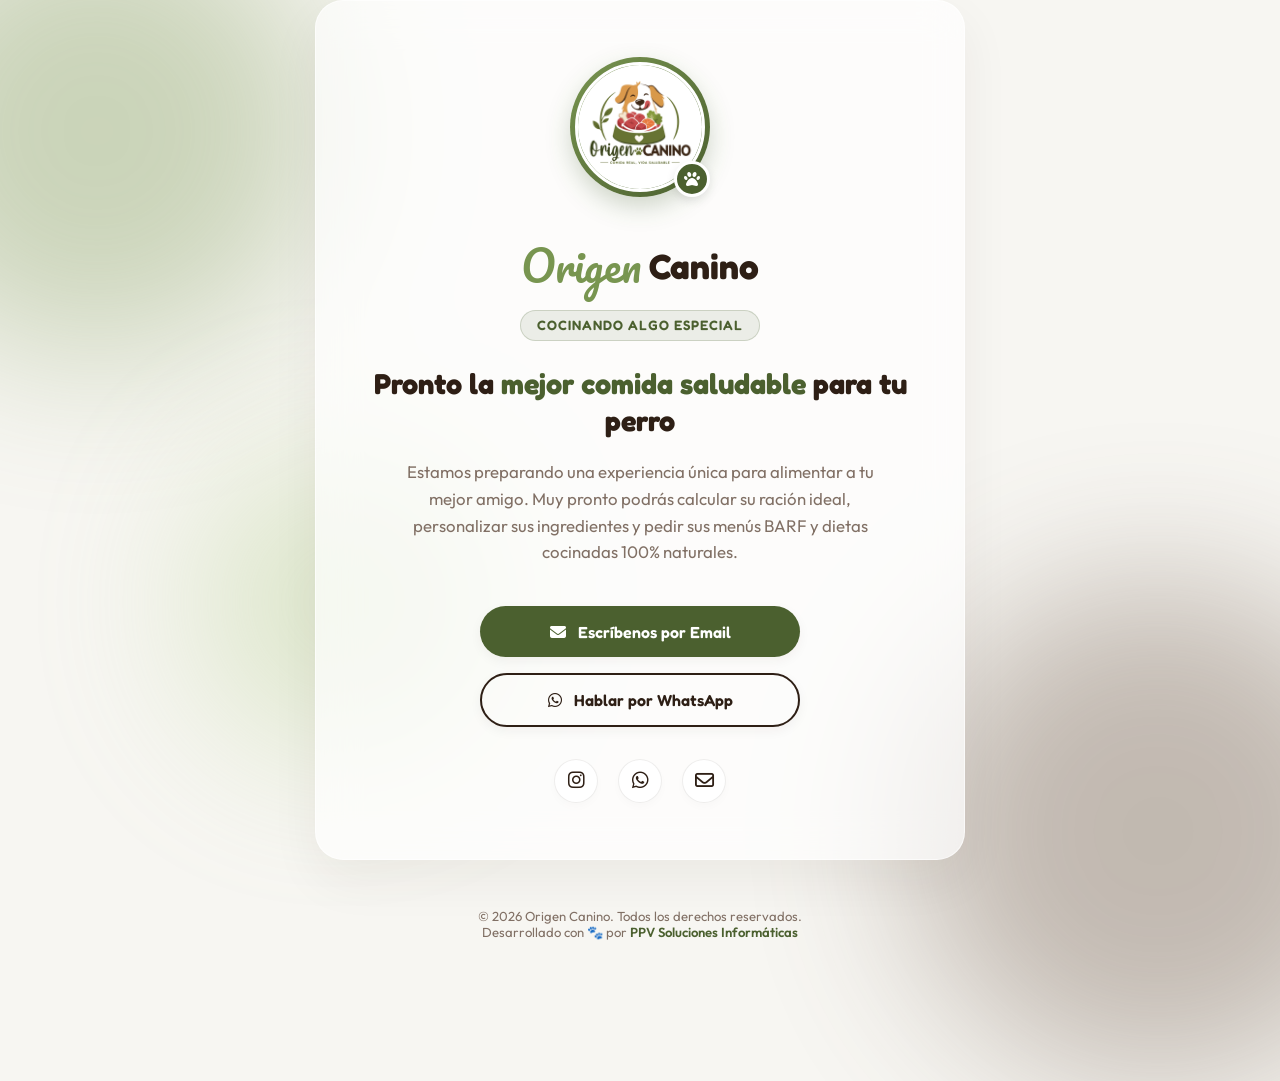
==== commit 3834e9ce: "Implementar casilla de visibilidad en productos/suplementos, ajustar login admin y colocar index tem" ====
--- a/index.html
+++ b/index.html
@@ -3,1012 +3,427 @@
 <head>
   <meta charset="UTF-8">
   <meta name="viewport" content="width=device-width, initial-scale=1.0">
-  <title>Origen Canino - Comida Real, Vida Saludable | Alimentación BARF y Natural Cocinada</title>
-  <meta name="description" content="Alimentación natural personalizada para tu mascota. Calculadora de porciones BARF y cocinada, snacks deshidratados, caldo de hueso y suscripción mensual con entrega segura.">
+  <title>Origen Canino - Nutrición Natural para tu Perro</title>
   
-  <!-- Estilos CSS y Fuentes -->
-  <link rel="stylesheet" href="style.css?v=3.9">
-  <!-- Iconos de Font Awesome -->
+  <!-- SEO Meta Tags -->
+  <meta name="description" content="Pronto la mejor comida saludable y personalizada para tu perro. Recetas BARF y cocinadas hechas con amor e ingredientes 100% naturales.">
+  <meta name="keywords" content="BARF, comida de perro, comida saludable para perro, origen canino, dieta cocinada perro">
+  <meta name="author" content="Origen Canino">
+  
+  <!-- Fonts -->
+  <link rel="preconnect" href="https://fonts.googleapis.com">
+  <link rel="preconnect" href="https://fonts.gstatic.com" crossorigin>
+  <link href="https://fonts.googleapis.com/css2?family=Fredoka:wght@400;600;700&family=Outfit:wght@300;400;600;800&family=Pacifico&display=swap" rel="stylesheet">
+  
+  <!-- Font Awesome Icons -->
   <link rel="stylesheet" href="https://cdnjs.cloudflare.com/ajax/libs/font-awesome/6.4.0/css/all.min.css">
+
+  <style>
+    :root {
+      --primary-green: hsl(85, 34%, 28%);     /* #4d6433 */
+      --primary-green-light: hsl(85, 30%, 45%);
+      --primary-green-dark: hsl(85, 38%, 18%);
+      --secondary-brown: hsl(24, 38%, 13%);    /* #2c1a0e */
+      --secondary-brown-light: hsl(24, 25%, 30%);
+      --bg-cream: hsl(40, 24%, 96%);          /* #f6f3ed */
+      --text-dark: hsl(24, 30%, 12%);
+      --text-muted: hsl(24, 12%, 45%);
+      --font-script: 'Pacifico', cursive;
+      --font-header: 'Fredoka', sans-serif;
+      --font-sans: 'Outfit', sans-serif;
+    }
+
+    * {
+      box-sizing: border-box;
+      margin: 0;
+      padding: 0;
+    }
+
+    body {
+      background-color: var(--bg-cream);
+      color: var(--text-dark);
+      font-family: var(--font-sans);
+      min-height: 100vh;
+      display: flex;
+      flex-direction: column;
+      align-items: center;
+      justify-content: center;
+      overflow-x: hidden;
+      position: relative;
+    }
+
+    /* Animated background elements */
+    .bg-blob {
+      position: absolute;
+      border-radius: 50%;
+      filter: blur(80px);
+      z-index: 1;
+      opacity: 0.35;
+      animation: float 20s infinite alternate ease-in-out;
+    }
+
+    .blob-1 {
+      width: 450px;
+      height: 450px;
+      background-color: var(--primary-green-light);
+      top: -10%;
+      left: -10%;
+      animation-duration: 25s;
+    }
+
+    .blob-2 {
+      width: 500px;
+      height: 500px;
+      background-color: var(--secondary-brown-light);
+      bottom: -15%;
+      right: -10%;
+      animation-duration: 30s;
+    }
+
+    .blob-3 {
+      width: 300px;
+      height: 300px;
+      background-color: hsl(85, 40%, 65%);
+      bottom: 20%;
+      left: 15%;
+      animation-duration: 18s;
+    }
+
+    @keyframes float {
+      0% {
+        transform: translate(0, 0) scale(1) rotate(0deg);
+      }
+      50% {
+        transform: translate(50px, 30px) scale(1.1) rotate(180deg);
+      }
+      100% {
+        transform: translate(-30px, -50px) scale(0.9) rotate(360deg);
+      }
+    }
+
+    /* Main Container Card */
+    .container {
+      width: 90%;
+      max-width: 650px;
+      background: rgba(255, 255, 255, 0.7);
+      backdrop-filter: blur(20px);
+      -webkit-backdrop-filter: blur(20px);
+      border: 1px solid rgba(255, 255, 255, 0.6);
+      border-radius: 28px;
+      padding: 3.5rem 2.5rem;
+      text-align: center;
+      box-shadow: 0 20px 50px rgba(44, 26, 14, 0.06);
+      z-index: 10;
+      position: relative;
+      animation: fadeInUp 1.2s cubic-bezier(0.16, 1, 0.3, 1);
+    }
+
+    @keyframes fadeInUp {
+      0% {
+        opacity: 0;
+        transform: translateY(40px);
+      }
+      100% {
+        opacity: 1;
+        transform: translateY(0);
+      }
+    }
+
+    /* Logo Styling */
+    .logo-container {
+      width: 140px;
+      height: 140px;
+      margin: 0 auto 2rem auto;
+      border-radius: 50%;
+      padding: 5px;
+      background: linear-gradient(135deg, var(--primary-green-light), var(--primary-green));
+      box-shadow: 0 10px 25px rgba(77, 100, 51, 0.25);
+      position: relative;
+    }
+
+    .logo-img {
+      width: 100%;
+      height: 100%;
+      border-radius: 50%;
+      object-fit: cover;
+      border: 3px solid #ffffff;
+      background-color: #ffffff;
+    }
+
+    .badge-pulsing {
+      position: absolute;
+      bottom: 0;
+      right: 0;
+      background-color: var(--primary-green);
+      color: #ffffff;
+      width: 36px;
+      height: 36px;
+      border-radius: 50%;
+      display: flex;
+      align-items: center;
+      justify-content: center;
+      border: 3px solid #ffffff;
+      box-shadow: 0 4px 10px rgba(0,0,0,0.1);
+      animation: pulse 2s infinite;
+    }
+
+    @keyframes pulse {
+      0% {
+        transform: scale(0.95);
+        box-shadow: 0 0 0 0 rgba(77, 100, 51, 0.5);
+      }
+      70% {
+        transform: scale(1.1);
+        box-shadow: 0 0 0 10px rgba(77, 100, 51, 0);
+      }
+      100% {
+        transform: scale(0.95);
+        box-shadow: 0 0 0 0 rgba(77, 100, 51, 0);
+      }
+    }
+
+    /* Typography */
+    .brand-title {
+      font-family: var(--font-header);
+      font-size: 2.2rem;
+      font-weight: 700;
+      color: var(--secondary-brown);
+      margin-bottom: 0.5rem;
+      display: flex;
+      align-items: center;
+      justify-content: center;
+      gap: 0.4rem;
+    }
+
+    .brand-title span.cursive {
+      font-family: var(--font-script);
+      color: var(--primary-green-light);
+      font-size: 2.6rem;
+      font-weight: normal;
+      margin-right: 2px;
+    }
+
+    .status-badge {
+      display: inline-block;
+      padding: 0.4rem 1rem;
+      background-color: rgba(77, 100, 51, 0.1);
+      border: 1px solid rgba(77, 100, 51, 0.2);
+      color: var(--primary-green);
+      font-family: var(--font-header);
+      font-weight: 600;
+      font-size: 0.85rem;
+      border-radius: 50px;
+      margin-bottom: 1.5rem;
+      text-transform: uppercase;
+      letter-spacing: 1px;
+    }
+
+    .headline {
+      font-family: var(--font-header);
+      font-size: 1.8rem;
+      color: var(--secondary-brown);
+      line-height: 1.3;
+      margin-bottom: 1.2rem;
+      font-weight: 700;
+    }
+
+    .headline span.highlight {
+      color: var(--primary-green);
+    }
+
+    .description {
+      font-size: 1.05rem;
+      color: var(--text-muted);
+      line-height: 1.6;
+      margin-bottom: 2.5rem;
+      max-width: 500px;
+      margin-left: auto;
+      margin-right: auto;
+    }
+
+    /* Action buttons */
+    .actions {
+      display: flex;
+      flex-direction: column;
+      align-items: center;
+      gap: 1rem;
+      margin-bottom: 2rem;
+    }
+
+    .btn {
+      display: inline-flex;
+      align-items: center;
+      justify-content: center;
+      gap: 0.75rem;
+      padding: 0.95rem 2rem;
+      border-radius: 50px;
+      font-family: var(--font-header);
+      font-weight: 600;
+      font-size: 1rem;
+      text-decoration: none;
+      transition: all 0.3s cubic-bezier(0.4, 0, 0.2, 1);
+      width: 100%;
+      max-width: 320px;
+      box-shadow: 0 4px 12px rgba(44, 26, 14, 0.05);
+    }
+
+    .btn-primary {
+      background-color: var(--primary-green);
+      color: #ffffff;
+      border: none;
+    }
+
+    .btn-primary:hover {
+      background-color: var(--primary-green-dark);
+      transform: translateY(-2px);
+      box-shadow: 0 8px 20px rgba(77, 100, 51, 0.25);
+    }
+
+    .btn-outline {
+      background-color: transparent;
+      color: var(--secondary-brown);
+      border: 2px solid var(--secondary-brown);
+    }
+
+    .btn-outline:hover {
+      background-color: var(--secondary-brown);
+      color: #ffffff;
+      transform: translateY(-2px);
+      box-shadow: 0 8px 20px rgba(44, 26, 14, 0.15);
+    }
+
+    /* Social networks */
+    .social-links {
+      display: flex;
+      justify-content: center;
+      gap: 1.25rem;
+      margin-top: 1.5rem;
+    }
+
+    .social-icon {
+      width: 44px;
+      height: 44px;
+      border-radius: 50%;
+      background-color: #ffffff;
+      color: var(--secondary-brown);
+      display: flex;
+      align-items: center;
+      justify-content: center;
+      font-size: 1.2rem;
+      text-decoration: none;
+      transition: all 0.3s ease;
+      border: 1px solid rgba(44, 26, 14, 0.08);
+      box-shadow: 0 4px 8px rgba(0,0,0,0.02);
+    }
+
+    .social-icon:hover {
+      background-color: var(--primary-green);
+      color: #ffffff;
+      transform: translateY(-3px) scale(1.05);
+      border-color: var(--primary-green);
+      box-shadow: 0 6px 12px rgba(77, 100, 51, 0.2);
+    }
+
+    /* Footer text */
+    .footer {
+      margin-top: 3rem;
+      font-size: 0.82rem;
+      color: var(--text-muted);
+      z-index: 10;
+      text-align: center;
+    }
+
+    .footer a {
+      color: var(--primary-green);
+      text-decoration: none;
+      font-weight: 600;
+    }
+
+    .footer a:hover {
+      text-decoration: underline;
+    }
+
+    @media (max-width: 500px) {
+      .container {
+        padding: 2.5rem 1.5rem;
+      }
+      .brand-title {
+        font-size: 1.8rem;
+      }
+      .brand-title span.cursive {
+        font-size: 2.2rem;
+      }
+      .headline {
+        font-size: 1.5rem;
+      }
+      .description {
+        font-size: 0.95rem;
+      }
+    }
+  </style>
 </head>
 <body>
 
-  <!-- Encabezado Principal de la Suite -->
-  <header class="app-header">
-    <div class="logo-container" onclick="resetToWelcome()" style="cursor: pointer;">
-      <img src="assets/logo.jpg" alt="Logo Origen Canino" class="logo-img">
-      <div class="logo-text">
-        <div class="logo-brand-wrapper">
-          <span class="logo-brand-origen">Origen</span>
-          <span class="logo-brand-canino"><i class="fa-solid fa-paw logo-paw"></i>CANINO</span>
-        </div>
-        <span class="logo-brand-sub">Comida Real, Vida Saludable</span>
+  <!-- Floating Background Blobs -->
+  <div class="bg-blob blob-1"></div>
+  <div class="bg-blob blob-2"></div>
+  <div class="bg-blob blob-3"></div>
+
+  <!-- Content Container -->
+  <main class="container">
+    
+    <!-- Logo -->
+    <div class="logo-container">
+      <img src="assets/logo.jpg" alt="Origen Canino" class="logo-img" onerror="this.src='https://res.cloudinary.com/dztvshw1a/image/upload/v1/logo_placeholder'">
+      <div class="badge-pulsing">
+        <i class="fa-solid fa-paw"></i>
       </div>
     </div>
     
-    <!-- Pestañas de Navegación del Entorno -->
-    <nav class="view-tabs" style="display: flex; align-items: center; gap: 1rem;">
-      <button class="tab-btn active" onclick="switchView('web')">
-        <i class="fa-solid fa-globe"></i> Sitio Web Desktop
-      </button>
-      <button class="tab-btn" onclick="switchView('mobile')">
-        <i class="fa-solid fa-mobile-screen-button"></i> App Móvil
-      </button>
-      <div id="customer-header-badge" class="customer-profile-badge" style="display: none; cursor: pointer;" onclick="logoutCustomer()">
-        <i class="fa-solid fa-user-check"></i> <span id="customer-header-name">Cliente</span> (Salir)
-      </div>
-    </nav>
-  </header>
-
-  <!-- Área de Contenido Principal -->
-  <main class="main-viewport">
-
-    <!-- ==========================================
-         VISTA 1: SITIO WEB DESKTOP
-         ========================================== -->
-    <section id="view-web" class="view-section active">
-      <!-- Hero Section -->
-      <section class="web-hero">
-        <div class="hero-content">
-          <h1><span>Alimentación Natural Premium</span>Nutrición Evolutiva para su Bienestar</h1>
-          <p>Ofrecemos dietas BARF crudas y recetas cocinadas al vapor con ingredientes 100% naturales de grado humano. Diseñamos la porción diaria perfecta según las características únicas de tu perro.</p>
-          <div class="hero-actions">
-            <button class="btn btn-primary" onclick="startOrderFlow()">
-              <i class="fa-solid fa-dog"></i> Personalizar Dieta
-            </button>
-            <a href="#catalogo-seccion" class="btn btn-secondary">Ver Menú & Snacks</a>
-          </div>
-        </div>
-        <div class="hero-image-wrapper">
-          <div class="hero-badge badge-1">
-            <i class="fa-solid fa-heart-pulse"></i>
-            <div class="hero-badge-info">
-              <h4>100% Digestible</h4>
-              <p>Adiós a las alergias de piel</p>
-            </div>
-          </div>
-          <div class="hero-badge badge-2">
-            <i class="fa-solid fa-bone"></i>
-            <div class="hero-badge-info">
-              <h4>Dientes Sanos</h4>
-              <p>Adiós al sarro canino</p>
-            </div>
-          </div>
-          <img src="assets/logo.jpg" alt="Mascota Feliz" class="hero-main-img">
-        </div>
-      </section>
-
-      <!-- Tipos de Alimentación -->
-      <section class="web-diets">
-        <div class="section-title">
-          <span>Nuestras Especialidades</span>
-          <h2>Dos Formas de Nutrir con Amor</h2>
-        </div>
-        <div class="diets-grid">
-          <div class="diet-card barf">
-            <span class="diet-icon">🥩</span>
-            <h3>Dieta BARF (Cruda)</h3>
-            <p>Alimentación biológicamente apropiada basada en ingredientes crudos. Respeta el diseño biológico del perro, aportando vitalidad máxima y enzimas digestivas intactas.</p>
-            <ul class="diet-benefits-list">
-              <li><i class="fa-solid fa-circle-check"></i> 60% Huesos carnosos triturados</li>
-              <li><i class="fa-solid fa-circle-check"></i> 30% Carne magra de primera calidad</li>
-              <li><i class="fa-solid fa-circle-check"></i> 10% Vísceras y órganos ricos en hierro</li>
-              <li><i class="fa-solid fa-circle-check"></i> Suplementos verdes y frutas</li>
-            </ul>
-          </div>
-          <div class="diet-card cooked">
-            <span class="diet-icon">🍲</span>
-            <h3>Comida Cocinada al Vapor</h3>
-            <p>Elaborada a baja temperatura para conservar nutrientes. Ideal para perros con digestión sensible, de edad avanzada o cuyos dueños prefieren no ofrecer alimentos crudos.</p>
-            <ul class="diet-benefits-list">
-              <li><i class="fa-solid fa-circle-check"></i> Proteínas cocinadas (Pollo, Vacuno, Cerdo)</li>
-              <li><i class="fa-solid fa-circle-check"></i> Verduras picadas ricas en fibra</li>
-              <li><i class="fa-solid fa-circle-check"></i> Carbohidratos saludables seleccionados</li>
-              <li><i class="fa-solid fa-circle-check"></i> Suplementos de calcio y vitaminas</li>
-            </ul>
-          </div>
-        </div>
-      </section>
-
-      <!-- Catálogo de Productos -->
-      <section id="catalogo-seccion" class="web-catalog">
-        <div class="section-title">
-          <span>Nuestros Productos</span>
-          <h2>Explora el Menú del Origen</h2>
-        </div>
-        <div class="catalog-filters">
-          <button class="filter-btn active" onclick="filterCatalog('todos', this)">Todos</button>
-          <button class="filter-btn" onclick="filterCatalog('barf', this)">Dieta BARF</button>
-          <button class="filter-btn" onclick="filterCatalog('cooked', this)">Comida Cocinada</button>
-          <button class="filter-btn" onclick="filterCatalog('snack', this)">Snacks & Caldos</button>
-        </div>
-        <div class="products-grid" id="web-products-container">
-          <!-- Carga dinámica mediante JS -->
-        </div>
-      </section>
-
-      <!-- Testimonios de Familias (Estilo Legrand Petit) -->
-      <section class="web-testimonials">
-        <div class="section-title">
-          <span>Testimonios</span>
-          <h2>Familias Origen Canino</h2>
-        </div>
-        <div class="testimonials-grid" id="web-testimonials-container">
-          <!-- Carga dinámica mediante JS -->
-        </div>
-      </section>
-
-      <!-- Preguntas Frecuentes (FAQs) -->
-      <section class="web-faqs">
-        <div class="section-title">
-          <span>Preguntas Frecuentes</span>
-          <h2>Dudas sobre Alimentación Natural</h2>
-        </div>
-        <div class="faq-accordion" id="web-faqs-container">
-          <!-- Carga dinámica mediante JS -->
-        </div>
-      </section>
-
-      <!-- Calculadora Rápida Informativa -->
-      <section class="web-calculator-section">
-        <div class="web-calc-container">
-          <div class="web-calc-text">
-            <h2>Calcula la Ración Diaria de tu Mascota</h2>
-            <p>Ingresa los datos básicos para conocer los gramos recomendados que necesita al día. Si deseas guardar su perfil, añadir su foto, recibir entregas mensuales automáticas y pagar con tarjeta, utiliza nuestra <strong>App Móvil</strong> interactiva en la pestaña superior.</p>
-            <button class="btn btn-primary" onclick="startOrderFlow()">
-              <i class="fa-solid fa-mobile-screen"></i> Abrir en la App Móvil
-            </button>
-          </div>
-          <div class="web-calc-box">
-            <div class="form-group">
-              <label for="web-calc-diet">Tipo de Alimentación</label>
-              <select id="web-calc-diet" class="form-input">
-                <option value="barf">Dieta BARF (Cruda)</option>
-                <option value="cooked">Comida Cocinada al Vapor</option>
-              </select>
-            </div>
-            <div class="form-group">
-              <label for="web-calc-weight">Peso de la Mascota (kg)</label>
-              <input type="number" id="web-calc-weight" class="form-input" placeholder="Ej: 15" min="1" step="0.5">
-            </div>
-            <div class="form-group">
-              <label for="web-calc-age">Etapa de Vida</label>
-              <select id="web-calc-age" class="form-input">
-                <option value="adult">Adulto (Más de 12 meses)</option>
-                <option value="puppy">Cachorro (Menos de 12 meses)</option>
-              </select>
-            </div>
-            <div class="form-group">
-              <label for="web-calc-activity">Nivel de Actividad / Estado</label>
-              <select id="web-calc-activity" class="form-input">
-                <option value="sedentary">Bajo / Sedentario o Senior</option>
-                <option value="normal" selected>Normal / Paseos diarios</option>
-                <option value="active">Activo / Deporte moderado</option>
-                <option value="working">Muy Activo / Trabajo o Lactancia</option>
-              </select>
-            </div>
-            <button class="btn btn-primary" style="width: 100%;" onclick="calculateWebPortion()">
-              <i class="fa-solid fa-calculator"></i> Calcular Ración
-            </button>
-            
-            <div class="calc-result-overlay" id="web-calc-result">
-              <div class="result-grid">
-                <div class="result-item">
-                  <span>Ración Diaria</span>
-                  <strong id="web-res-daily">0 g</strong>
-                </div>
-                <div class="result-item">
-                  <span>Suscripción Mensual</span>
-                  <strong id="web-res-monthly">0 kg</strong>
-                </div>
-              </div>
-            </div>
-          </div>
-        </div>
-      </section>
-
-      <!-- Footer -->
-      <footer class="web-footer">
-        <div class="web-footer-logo">
-          <img src="assets/logo.jpg" alt="Logo Origen Canino" style="height: 44px; border-radius: 50%;">
-          <div class="logo-text" style="text-align: left;">
-            <div class="logo-brand-wrapper">
-              <span class="logo-brand-origen" style="font-size: 1.6rem; margin-right: 0.15rem;">Origen</span>
-              <span class="logo-brand-canino" style="font-size: 1.25rem;"><i class="fa-solid fa-paw logo-paw" style="font-size:0.8rem;"></i>CANINO</span>
-            </div>
-            <span class="logo-brand-sub" style="font-size: 0.52rem; letter-spacing: 1px;">Comida Real, Vida Saludable</span>
-          </div>
-        </div>
-        <p>Alimentación natural biológicamente apropiada. Hecho con amor en Chile para el bienestar integral de tu fiel compañero.</p>
-        <div class="web-footer-copyright" style="display: flex; flex-direction: column; gap: 0.4rem; align-items: center;">
-          <span>&copy; 2026 Origen Canino. Comida Real, Vida Saludable. Todos los derechos reservados.</span>
-          <span class="ppv-credit">Sitio desarrollado por <a href="#" onclick="openPpvModal(event)" class="ppv-link">PPV Soluciones Informáticas</a></span>
-        </div>
-      </footer>
-    </section>
-
-    <!-- ==========================================
-         VISTA 2: SIMULADOR DE APP MÓVIL
-         ========================================== -->
-    <section id="view-mobile" class="view-section">
-      <div class="mobile-simulator-container">
-        
-        <!-- Carcasa de Teléfono Físico -->
-        <div class="phone-mockup">
-          <div class="phone-notch">
-            <div class="phone-camera"></div>
-            <div class="phone-speaker"></div>
-          </div>
-          
-          <div class="phone-screen">
-            <!-- Barra de estado del móvil removida -->
-            
-            <!-- Contenido de las pantallas de la App -->
-            <div class="phone-content" id="mobile-app-content">
-              
-              <!-- 2.1 PANTALLA: BIENVENIDA / SELECCIÓN DE MASCOTAS -->
-              <div id="mobile-welcome" class="mobile-view active">
-                <div class="mobile-welcome-screen">
-                  <img src="assets/logo.jpg" alt="Origen Canino Logo" class="welcome-logo" onclick="resetToWelcome()" style="cursor: pointer;">
-                  <h2 onclick="resetToWelcome()" style="cursor: pointer;">Origen Canino</h2>
-                  <p>Nutrición natural premium formulada a medida para tus mascotas.</p>
-                  
-                  <!-- Listado de mascotas existentes -->
-                  <div id="welcome-pets-title" style="display:none; width: 100%; text-align: left; font-weight:700; margin-bottom: 0.5rem; font-size:0.85rem; color:var(--secondary-brown);">
-                    Tus Mascotas Registradas:
-                  </div>
-                  <div id="welcome-pets-container" class="welcome-pets-list">
-                    <!-- Se carga dinámicamente -->
-                  </div>
-
-                  <button class="mobile-btn mobile-btn-primary" onclick="initNewPetWizard()">
-                    <i class="fa-solid fa-plus"></i> Agregar Mascota
-                  </button>
-                  <button class="mobile-btn mobile-btn-secondary" onclick="resetToWelcome()" style="margin-top: 0.5rem; border-color: rgba(44, 26, 14, 0.15); width: 100%;">
-                    <i class="fa-solid fa-house"></i> Volver al Inicio
-                  </button>
-                </div>
-              </div>
-
-              <!-- 2.2 PANTALLA: FORMULARIO PERFIL MASCOTA -->
-              <div id="mobile-profile-setup" class="mobile-view">
-                <div class="mobile-card" style="margin-top: 1rem;">
-                  <h3 class="mobile-title" id="profile-wizard-title" style="grid-column: 1 / -1;">Perfil de tu Mascota</h3>
-                  <p class="mobile-subtitle" style="grid-column: 1 / -1; margin-bottom: 1rem;">Configura los datos clave para armar la receta ideal.</p>
-                  
-                  <div class="pc-columns-wrapper" style="display: contents;">
-                    <div class="pc-column">
-                      <div class="photo-uploader">
-                        <div class="photo-preview-box" onclick="triggerPhotoUpload()" id="pet-photo-preview">
-                          <i class="fa-solid fa-camera"></i>
-                          <span>Subir Foto</span>
-                        </div>
-                        <input type="file" id="pet-photo-input" accept="image/*" onchange="previewPetPhoto(event)">
-                      </div>
-
-                      <div class="mobile-input-group">
-                        <label for="pet-name">Nombre de la Mascota</label>
-                        <input type="text" id="pet-name" class="mobile-input" placeholder="Ej: Toby">
-                      </div>
-                      <div class="mobile-input-group">
-                        <label for="pet-breed">Raza</label>
-                        <input type="text" id="pet-breed" class="mobile-input" placeholder="Ej: Border Collie">
-                      </div>
-                      <div class="mobile-input-group">
-                        <label for="pet-weight">Peso Corporal (kg)</label>
-                        <input type="number" id="pet-weight" class="mobile-input" placeholder="Ej: 15" min="0.5" step="0.1">
-                      </div>
-                    </div>
-
-                    <div class="pc-column">
-                      <div class="mobile-input-group">
-                        <label for="pet-age">Etapa de Vida</label>
-                        <select id="pet-age" class="mobile-select">
-                          <option value="adult">Adulto (Mayor a 1 año)</option>
-                          <option value="puppy">Cachorro (2 a 4 meses)</option>
-                          <option value="puppy-mid">Cachorro (4 a 6 meses)</option>
-                          <option value="puppy-late">Cachorro (6 a 12 meses)</option>
-                        </select>
-                      </div>
-                      <div class="mobile-input-group">
-                        <label for="pet-activity">Nivel de Actividad</label>
-                        <select id="pet-activity" class="mobile-select">
-                          <option value="sedentary">Bajo (Sedentario / Senior)</option>
-                          <option value="normal" selected>Normal (Paseo diario)</option>
-                          <option value="active">Activo (Deporte recreativo)</option>
-                          <option value="working">Muy Activo (Trabajo / Canicross)</option>
-                        </select>
-                      </div>
-                      <div class="mobile-input-group" style="margin-bottom: 1.5rem;">
-                        <label for="pet-notes">Observaciones / Alergias</label>
-                        <input type="text" id="pet-notes" class="mobile-input" placeholder="Ej: Alérgico al pollo, piel sensible">
-                      </div>
-                      
-                      <div style="display: flex; gap: 0.5rem; margin-top: auto;">
-                        <button class="mobile-btn mobile-btn-secondary" onclick="cancelPetWizard()" style="flex:1;">
-                          <i class="fa-solid fa-arrow-left"></i> Atrás
-                        </button>
-                        <button class="mobile-btn mobile-btn-primary" onclick="savePetProfileAndGoToCalculator()" style="flex:2;">
-                          Calcular Ración <i class="fa-solid fa-arrow-right"></i>
-                        </button>
-                      </div>
-                    </div>
-                  </div>
-                </div>
-              </div>
-
-              <!-- 2.3 PANTALLA: CALCULADORA Y PERSONALIZACIÓN INTERACTIVA DE RECETA -->
-              <div id="mobile-calculator" class="mobile-view">
-                <div class="pc-columns-wrapper" style="display: contents;">
-                  
-                  <!-- COLUMNA 1: PERFIL, PORCIÓN Y DIETA BASE -->
-                  <div class="pc-column">
-                    <div class="mobile-card" style="margin-top: 1rem; margin-bottom: 0.5rem;">
-                      <div class="pet-profile-summary">
-                        <img id="calc-pet-avatar" src="assets/logo.jpg" alt="Mascota" class="pet-avatar-big">
-                        <div class="pet-meta-text">
-                          <h3 id="calc-pet-name">Toby</h3>
-                          <p id="calc-pet-details">Border Collie • 15 kg</p>
-                        </div>
-                      </div>
-                    </div>
-
-                    <!-- Desglose de gramos diario -->
-                    <div class="portion-breakdown-card">
-                      <div class="portion-header">
-                        <span>Porción Diaria:</span>
-                        <span class="portion-total" id="calc-daily-total">375g</span>
-                      </div>
-                      <p style="font-size: 0.72rem; color: var(--text-muted); margin-bottom: 0.75rem;" id="calc-explanation">
-                        Calculado al 2.5% del peso corporal para mantenimiento adulto normal.
-                      </p>
-                      
-                      <!-- Desglose de barras -->
-                      <div class="breakdown-bars" id="calc-breakdown-bars">
-                        <div class="bar-part bar-bones" style="width: 50%"></div>
-                        <div class="bar-part bar-meat" style="width: 30%"></div>
-                        <div class="bar-part bar-organs" style="width: 10%"></div>
-                        <div class="bar-part bar-veggies" style="width: 10%"></div>
-                      </div>
-
-                      <!-- Leyenda -->
-                      <div class="breakdown-legend" id="calc-breakdown-legend">
-                        <!-- Dinámico -->
-                      </div>
-                    </div>
-
-                    <!-- Selección de Receta Base -->
-                    <div class="mobile-card">
-                      <h4 style="font-size: 0.9rem; font-weight: 700; margin-bottom: 0.65rem; color: var(--secondary-brown);">
-                        1. Elige su Receta Base
-                      </h4>
-                      <div class="recipe-selector-grid" id="mobile-recipe-selector">
-                        <!-- Rellenado dinámicamente -->
-                      </div>
-                    </div>
-                  </div>
-
-                  <!-- COLUMNA 2: PERSONALIZACIÓN DE INGREDIENTES -->
-                  <div class="pc-column">
-                    <!-- Formulador Interactivo de Ingredientes -->
-                    <div class="mobile-card" style="margin-top: 1rem;">
-                      <h4 style="font-size: 0.9rem; font-weight: 700; color: var(--secondary-brown); margin-bottom: 0.25rem;">
-                        2. Personaliza la Comida
-                      </h4>
-                      <p style="font-size: 0.72rem; color: var(--text-muted); margin-bottom: 0.75rem;">
-                        Desmarca ingredientes para excluirlos de su porción mensual (se tacharán en la etiqueta).
-                      </p>
-
-                      <span style="font-size: 0.72rem; font-weight:700; color: var(--secondary-brown-light);">Ingredientes de Receta:</span>
-                      <div class="pills-container" id="calc-ingredients-container" style="margin-bottom: 1rem;">
-                        <!-- Ingredientes de la receta activa -->
-                      </div>
-
-                      <span id="calc-vegfruits-label" style="font-size: 0.72rem; font-weight:700; color: var(--secondary-brown-light);">Añadir Verduras o Frutas Adicionales (+$1.500 c/u al mes):</span>
-                      <div class="pills-container" id="calc-vegfruits-container" style="margin-bottom: 1rem;">
-                        <!-- Verduras o frutas opcionales -->
-                      </div>
-
-                      <span id="calc-superfoods-label" style="font-size: 0.72rem; font-weight:700; color: var(--secondary-brown-light);">Añadir Superalimentos (+$1.500 c/u al mes):</span>
-                      <div class="pills-container" id="calc-superfoods-container">
-                        <!-- Suplementos opcionales -->
-                      </div>
-                    </div>
-                  </div>
-
-                  <!-- COLUMNA 3: ETIQUETA Y CONFIRMACIÓN DE DIETA -->
-                  <div class="pc-column">
-                    <!-- Etiqueta de empaque final -->
-                    <div class="mobile-card" style="margin-top: 1rem;">
-                      <h4 style="font-size: 0.9rem; font-weight: 700; color: var(--secondary-brown); margin-bottom: 0.25rem;">
-                        3. Vista Previa de Etiqueta
-                      </h4>
-                      <div class="package-label-mockup" id="calc-package-label">
-                        <!-- Generado dinámicamente -->
-                      </div>
-                    </div>
-
-                    <!-- Envío e instrucciones -->
-                    <div class="mobile-card" id="calc-checkout-card">
-                      <div class="mobile-input-group" style="display: none;">
-                        <label for="custom-instructions">Instrucciones Especiales de Empaque</label>
-                        <input type="text" id="custom-instructions" class="mobile-input" value="Empaquetado en porciones de 1kg">
-                      </div>
-                      <!-- Periodo de Entrega (15 o 30 días) -->
-                      <div class="mobile-input-group" style="margin-bottom: 0.75rem;">
-                        <label for="calc-delivery-period" style="font-weight: 700; color: var(--secondary-brown);">Periodo de Entrega</label>
-                        <select id="calc-delivery-period" class="mobile-select" onchange="updatePortionCalculatorUI()">
-                          <option value="30" selected>Cada 30 días (Suscripción Mensual)</option>
-                          <option value="15">Cada 15 días (Suscripción Quincenal)</option>
-                        </select>
-                      </div>
-
-                      <div class="receipt-row" style="margin-bottom: 0.75rem; border-top: 1px solid rgba(44,26,14,0.06); padding-top: 0.75rem;">
-                        <span>Suscripción (<span id="calc-delivery-label">Cada 30 días</span> - <span id="calc-monthly-weight">11.3</span> kg):</span>
-                        <strong id="calc-diet-price">$45.000</strong>
-                      </div>
-                      
-                      <div style="display: flex; gap: 0.5rem;">
-                        <button class="mobile-btn mobile-btn-secondary" onclick="goBackToProfileSetup()" style="flex: 1;">
-                          <i class="fa-solid fa-arrow-left"></i> Atrás
-                        </button>
-                        <button class="mobile-btn mobile-btn-primary" onclick="proceedToSnacks()" style="flex: 2;">
-                          Confirmar Dieta <i class="fa-solid fa-arrow-right"></i>
-                        </button>
-                      </div>
-                    </div>
-                  </div>
-                </div>
-              </div>
-                </div>
-              </div>
-
-              <!-- 2.4 PANTALLA: CATÁLOGO DE SNACKS -->
-              <div id="mobile-snacks" class="mobile-view">
-                <div class="mobile-card" style="margin-top: 1rem;">
-                  <div class="pc-columns-wrapper" style="display: contents;">
-                    <div class="pc-column">
-                      <h3 class="mobile-title">Suplementos & Snacks</h3>
-                      <p class="mobile-subtitle" style="margin-bottom: 1rem;">Acompaña la dieta mensual con deliciosos snacks deshidratados y caldos de colágeno.</p>
-                      
-                      <div class="mobile-snacks-list" id="mobile-snacks-container">
-                        <!-- Cargados dinámicamente -->
-                      </div>
-                    </div>
-
-                    <div class="pc-column">
-                      <div class="receipt-row" style="margin-top: 1.5rem; border-top: 1px solid rgba(44, 26, 14, 0.1); padding-top: 0.75rem;">
-                        <span>Dietas de Mascotas:</span>
-                        <span id="snacks-diet-subtotal">$0</span>
-                      </div>
-                      <div class="receipt-row">
-                        <span>Snacks Generales:</span>
-                        <span id="snacks-only-subtotal">$0</span>
-                      </div>
-                      <div class="receipt-row" style="font-weight: 700; color: var(--primary-green); font-size: 1.1rem; border-bottom: 1px solid rgba(44,26,14,0.06); padding-bottom: 0.75rem; margin-bottom: 1.5rem;">
-                        <span>Total Mensual Compra:</span>
-                        <span id="snacks-total">$0</span>
-                      </div>
-                      
-                      <div style="display: flex; gap: 0.5rem; margin-top: auto; flex-wrap: wrap;">
-                        <button class="mobile-btn mobile-btn-secondary" onclick="changeMobileView('calculator')" style="flex: 1; min-width: 90px;">
-                          <i class="fa-solid fa-arrow-left"></i> Atrás
-                        </button>
-                        <button class="mobile-btn mobile-btn-secondary" onclick="initNewPetWizard()" style="flex: 1.5; min-width: 150px; border-color: var(--primary-green-light); color: var(--primary-green);">
-                          <i class="fa-solid fa-plus"></i> Ingresar otro perro
-                        </button>
-                        <button class="mobile-btn mobile-btn-primary" onclick="proceedToCheckout()" style="flex: 2; min-width: 120px;">
-                          Ir a Pagar <i class="fa-solid fa-credit-card"></i>
-                        </button>
-                      </div>
-                    </div>
-                  </div>
-                </div>
-              </div>
-
-              <!-- 2.5 PANTALLA: CHECKOUT & PASARELA DE PAGO INTERACTIVA (MULTI-MASCOTA) -->
-              <div id="mobile-checkout" class="mobile-view">
-                <div class="mobile-card" style="margin-top: 1rem;">
-                  <h3 class="mobile-title" id="checkout-title-text" style="grid-column: 1 / -1;">Suscripción Mensual</h3>
-                  <p class="mobile-subtitle" style="grid-column: 1 / -1; margin-bottom: 1rem;">Revisa el detalle de tus mascotas y realiza el pago seguro.</p>
-                  
-                  <div class="pc-columns-wrapper" style="display: contents;">
-                    <div class="pc-column">
-                      <!-- Desglose por perro en Checkout -->
-                      <div class="checkout-pets-breakdown" id="checkout-pets-list" style="margin-bottom: 1rem;">
-                        <!-- Llenado dinámico per pet -->
-                      </div>
-
-                      <!-- Tarjeta de Crédito 3D Interactiva -->
-                      <div class="credit-card-wrapper" id="checkout-credit-card" style="margin-bottom: 1.5rem;">
-                        <div class="credit-card-inner">
-                          <!-- Lado Frontal -->
-                          <div class="credit-card-front">
-                            <div style="display: flex; justify-content: space-between; align-items: center;">
-                              <div class="card-chip"></div>
-                              <i class="fa-brands fa-cc-visa" style="font-size: 1.8rem;"></i>
-                            </div>
-                            <div class="card-number" id="card-num-preview">•••• •••• •••• ••••</div>
-                            <div class="card-holder-group">
-                              <div>
-                                <span>Titular</span>
-                                <div class="card-holder-name" id="card-name-preview">Nombre Completo</div>
-                              </div>
-                              <div>
-                                <span>Expira</span>
-                                <div id="card-exp-preview">MM/AA</div>
-                              </div>
-                            </div>
-                          </div>
-                          <!-- Lado Posterior -->
-                          <div class="credit-card-back">
-                            <div class="card-magnetic-strip"></div>
-                            <div style="margin-top: 1rem;">
-                              <div class="card-signature-strip" id="card-cvv-preview">123</div>
-                              <div style="text-align: right; font-size: 0.6rem; opacity: 0.8; margin-top: 4px;">CVV</div>
-                            </div>
-                            <div style="text-align: left; font-size: 0.7rem; font-weight: 700; letter-spacing: 1px;">
-                              ORIGEN CANINO
-                            </div>
-                          </div>
-                        </div>
-                      </div>
-
-                      <!-- Marcador para Pago por Transferencia -->
-                      <div id="checkout-transfer-placeholder" style="display: none; margin-bottom: 1.5rem; background: var(--bg-white); border: 1px solid rgba(44, 26, 14, 0.08); border-radius: var(--radius-md); padding: 1.5rem; text-align: center; box-shadow: var(--shadow-sm);">
-                        <i class="fa-solid fa-money-bill-transfer" style="font-size: 3rem; color: var(--primary-green); margin-bottom: 0.75rem;"></i>
-                        <h4 style="font-size: 0.95rem; font-weight: 800; color: var(--secondary-brown); margin-bottom: 0.25rem;">Pago por Transferencia</h4>
-                        <p style="font-size: 0.72rem; color: var(--text-muted); line-height: 1.4;">Transfiere el monto total a nuestra cuenta bancaria y adjunta el comprobante a la derecha para validación de tu suscripción.</p>
-                      </div>
-                    </div>
-
-                    <div class="pc-column">
-                      <!-- Selector de Método de Pago -->
-                      <div class="payment-methods-tabs" style="display: flex; gap: 0.5rem; margin-bottom: 1rem; width: 100%;">
-                        <button type="button" id="tab-pay-card" class="payment-method-btn active" onclick="selectPaymentMethod('card')" style="flex:1; padding: 0.6rem; border-radius: var(--radius-sm); border: 1.5px solid var(--primary-green); background: var(--bg-white); color: var(--primary-green); font-weight:700; cursor:pointer; font-size:0.8rem;">
-                          <i class="fa-solid fa-credit-card"></i> Tarjeta de Crédito
-                        </button>
-                        <button type="button" id="tab-pay-transfer" class="payment-method-btn" onclick="selectPaymentMethod('transfer')" style="flex:1; padding: 0.6rem; border-radius: var(--radius-sm); border: 1.5px solid rgba(44, 26, 14, 0.08); background: hsla(24, 25%, 30%, 0.03); color: var(--text-muted); font-weight:700; cursor:pointer; font-size:0.8rem;">
-                          <i class="fa-solid fa-money-bill-transfer"></i> Transferencia
-                        </button>
-                      </div>
-
-                      <!-- Formulario 1: Tarjeta de Crédito -->
-                      <div id="form-pay-card" style="width: 100%;">
-                        <div class="mobile-input-group">
-                          <label for="pay-cardholder">Nombre del Titular</label>
-                          <input type="text" id="pay-cardholder" class="mobile-input" placeholder="Ej: Patricio Silva" oninput="updateCardPreview('name', this.value)">
-                        </div>
-                        <div class="mobile-input-group">
-                          <label for="pay-cardnumber">Número de Tarjeta</label>
-                          <input type="text" id="pay-cardnumber" class="mobile-input" placeholder="4556 1234 5678 9012" maxlength="19" oninput="updateCardPreview('number', this.value)">
-                        </div>
-                        <div style="display: grid; grid-template-columns: 1fr 1fr; gap: 0.5rem;">
-                          <div class="mobile-input-group">
-                            <label for="pay-expiry">Fecha Vencimiento</label>
-                            <input type="text" id="pay-expiry" class="mobile-input" placeholder="MM/AA" maxlength="5" oninput="updateCardPreview('expiry', this.value)">
-                          </div>
-                          <div class="mobile-input-group">
-                            <label for="pay-cvv">Código CVV</label>
-                            <input type="text" id="pay-cvv" class="mobile-input" placeholder="123" maxlength="4" onfocus="flipCard(true)" onblur="flipCard(false)" oninput="updateCardPreview('cvv', this.value)">
-                          </div>
-                        </div>
-                      </div>
-
-                      <!-- Formulario 2: Transferencia Bancaria -->
-                      <div id="form-pay-transfer" style="display: none; width: 100%;">
-                        <div style="background: rgba(85, 114, 46, 0.05); padding: 0.75rem; border-radius: var(--radius-sm); font-size: 0.75rem; color: var(--secondary-brown); margin-bottom: 0.85rem; border: 1px solid rgba(85, 114, 46, 0.1); line-height: 1.45;">
-                          <strong>Datos para Transferencia:</strong><br>
-                          <span>• <strong>Banco:</strong> Banco de Chile</span><br>
-                          <span>• <strong>Tipo Cuenta:</strong> Cuenta Corriente</span><br>
-                          <span>• <strong>Nº Cuenta:</strong> 123-45678-90</span><br>
-                          <span>• <strong>RUT:</strong> 76.543.210-K</span><br>
-                          <span>• <strong>Nombre:</strong> Origen Canino SpA</span><br>
-                          <span>• <strong>Email:</strong> pagos@origencanino.cl</span>
-                        </div>
-                        <div class="mobile-input-group">
-                          <label>Adjuntar Comprobante de Pago</label>
-                          <div class="file-uploader-box" id="transfer-file-box" onclick="triggerTransferFileUpload()" style="border: 2px dashed rgba(85, 114, 46, 0.3); padding: 1.15rem; text-align: center; border-radius: var(--radius-sm); cursor: pointer; background: var(--bg-white); transition: var(--transition);">
-                            <i class="fa-solid fa-cloud-arrow-up" style="font-size: 1.5rem; color: var(--primary-green-light); margin-bottom: 0.35rem;"></i>
-                            <div style="font-size: 0.75rem; font-weight:700; color: var(--secondary-brown);" id="transfer-file-status">Haz clic para subir comprobante</div>
-                            <div style="font-size: 0.65rem; color: var(--text-muted); margin-top: 2px;">Formatos: JPG, PNG, PDF</div>
-                          </div>
-                          <input type="file" id="pay-transfer-file" accept="image/*,application/pdf" style="display: none;" onchange="handleTransferFileSelect(event)">
-                        </div>
-                        <div id="transfer-preview-container" style="display: none; margin-top: 0.65rem; text-align: center; border: 1px solid rgba(44, 26, 14, 0.08); padding: 0.4rem; border-radius: var(--radius-sm); background: var(--bg-cream);">
-                          <div style="font-size: 0.68rem; font-weight:700; color: var(--primary-green); margin-bottom: 0.2rem;">
-                            <i class="fa-solid fa-circle-check"></i> Comprobante Cargado
-                          </div>
-                          <div id="transfer-preview-name" style="font-size: 0.7rem; color: var(--text-dark); word-break: break-all; font-weight: 600;"></div>
-                        </div>
-                      </div>
-                      <h4 style="font-size: 0.85rem; font-weight: 700; color: var(--secondary-brown); margin: 1rem 0 0.5rem 0; border-top: 1px solid rgba(44, 26, 14, 0.08); padding-top: 1rem;">
-                        Información de Despacho
-                      </h4>
-                      <div style="display: grid; grid-template-columns: 1fr 1fr; gap: 0.5rem;">
-                        <div class="mobile-input-group">
-                          <label for="pay-recipient-name">Nombre de quien recibe</label>
-                          <input type="text" id="pay-recipient-name" class="mobile-input" placeholder="Ej: Patricio Silva">
-                        </div>
-                        <div class="mobile-input-group">
-                          <label for="pay-phone">Teléfono de Contacto</label>
-                          <input type="tel" id="pay-phone" class="mobile-input" placeholder="Ej: +56 9 1234 5678">
-                        </div>
-                      </div>
-                      <div style="display: grid; grid-template-columns: 2fr 1fr 1fr; gap: 0.5rem; margin-bottom: 0.75rem;">
-                        <div class="mobile-input-group">
-                          <label for="pay-street">Calle y Número</label>
-                          <input type="text" id="pay-street" class="mobile-input" placeholder="Ej: Av. Principal 1234">
-                        </div>
-                        <div class="mobile-input-group">
-                          <label for="pay-commune">Comuna</label>
-                          <input type="text" id="pay-commune" class="mobile-input" placeholder="Ej: Santiago">
-                        </div>
-                        <div class="mobile-input-group">
-                          <label for="pay-region">Región</label>
-                          <input type="text" id="pay-region" class="mobile-input" placeholder="Ej: Metropolitana">
-                        </div>
-                      </div>
-                      <div class="mobile-input-group">
-                        <label for="pay-delivery-block">Horario de Entrega Preferido</label>
-                        <select id="pay-delivery-block" class="mobile-select">
-                          <option value="morning">Mañana (09:00 - 13:00)</option>
-                          <option value="midday" selected>Medio día (13:00 - 17:00)</option>
-                          <option value="afternoon">Tarde (17:00 - 21:00)</option>
-                        </select>
-                      </div>
-
-                      <div class="receipt-row" style="font-weight: 700; font-size: 1.1rem; color: var(--primary-green); margin: 0.5rem 0 1rem 0;">
-                        <span>Total a Pagar:</span>
-                        <span id="checkout-total-val">$0</span>
-                      </div>
-
-                      <div style="display: flex; gap: 0.5rem; margin-top: auto;">
-                        <button class="mobile-btn mobile-btn-secondary" onclick="changeMobileView('snacks')" style="flex: 1;">
-                          Atrás
-                        </button>
-                        <button class="mobile-btn mobile-btn-accent" onclick="processSecurePayment()" style="flex: 2;" id="pay-btn">
-                          <i class="fa-solid fa-shield-halved"></i> Pagar Suscripción
-                        </button>
-                      </div>
-                    </div>
-                  </div>
-                </div>
-              </div>
-
-              <!-- 2.4.5 PANTALLA: AUTENTICACIÓN MÓVIL (LOGIN/REGISTRO) -->
-              <div id="mobile-auth" class="mobile-view">
-                <div class="mobile-card" style="margin-top: 1rem;">
-                  <h3 class="mobile-title" id="mobile-auth-title" style="grid-column: 1 / -1;">Inicia Sesión</h3>
-                  <p class="mobile-subtitle" style="grid-column: 1 / -1; margin-bottom: 1.5rem;">Identifícate para poder procesar tu pago y sincronizar tus mascotas.</p>
-                  
-                  <div class="pc-columns-wrapper" style="display: contents;">
-                    <div class="pc-column" style="justify-content: center; padding-right: 1.5rem; border-right: 1px solid rgba(44, 26, 14, 0.08);">
-                      <!-- Login Social Móvil -->
-                      <div style="margin-bottom: 1.5rem; width: 100%;">
-                        <button class="social-login-btn google-btn" onclick="loginCustomerSocialMobile('google')" style="padding: 0.6rem; font-size: 0.8rem; margin-bottom: 0.5rem; width: 100%;">
-                          <i class="fa-brands fa-google"></i> Continuar con Google
-                        </button>
-                        <button class="social-login-btn apple-btn" onclick="loginCustomerSocialMobile('apple')" style="padding: 0.6rem; font-size: 0.8rem; width: 100%;">
-                          <i class="fa-brands fa-apple"></i> Continuar con Apple
-                        </button>
-                      </div>
-                    </div>
-
-                    <div class="pc-column" style="padding-left: 0.5rem;">
-                      <!-- Formulario Correo -->
-                      <div id="mobile-login-fields" style="width: 100%;">
-                        <div class="mobile-input-group" style="margin-bottom: 0.75rem;">
-                          <label for="mb-auth-email" style="font-size: 0.8rem; font-weight: 700; color: var(--secondary-brown);">Correo Electrónico</label>
-                          <input type="email" id="mb-auth-email" class="mobile-input" placeholder="ejemplo@gmail.com">
-                        </div>
-                        <div class="mobile-input-group" style="margin-bottom: 1rem;">
-                          <label for="mb-auth-pass" style="font-size: 0.8rem; font-weight: 700; color: var(--secondary-brown);">Contraseña</label>
-                          <input type="password" id="mb-auth-pass" class="mobile-input" placeholder="••••••••">
-                        </div>
-                        <button class="mobile-btn mobile-btn-primary" style="margin-top: 0.5rem; width: 100%;" onclick="submitCustomerAuthMobile('login')">Ingresar</button>
-                        <p style="font-size: 0.75rem; text-align: center; margin-top: 0.75rem; color: var(--text-muted);">
-                          ¿No tienes cuenta? <a href="#" onclick="toggleMobileAuthView(true); return false;" style="color: var(--primary-green); font-weight: 600; text-decoration: none;">Regístrate aquí</a>
-                        </p>
-                      </div>
-
-                      <div id="mobile-register-fields" style="display: none; width: 100%;">
-                        <div class="mobile-input-group" style="margin-bottom: 0.75rem;">
-                          <label for="mb-auth-reg-name" style="font-size: 0.8rem; font-weight: 700; color: var(--secondary-brown);">Nombre</label>
-                          <input type="text" id="mb-auth-reg-name" class="mobile-input" placeholder="Tu Nombre">
-                        </div>
-                        <div class="mobile-input-group" style="margin-bottom: 0.75rem;">
-                          <label for="mb-auth-reg-email" style="font-size: 0.8rem; font-weight: 700; color: var(--secondary-brown);">Correo Electrónico</label>
-                          <input type="email" id="mb-auth-reg-email" class="mobile-input" placeholder="ejemplo@gmail.com">
-                        </div>
-                        <div class="mobile-input-group" style="margin-bottom: 0.75rem;">
-                          <label for="mb-auth-reg-phone" style="font-size: 0.8rem; font-weight: 700; color: var(--secondary-brown);">Teléfono</label>
-                          <input type="tel" id="mb-auth-reg-phone" class="mobile-input" placeholder="Ej: +56 9 1234 5678">
-                        </div>
-                        <div style="display: grid; grid-template-columns: 2fr 1fr 1fr; gap: 0.5rem; margin-bottom: 0.75rem;">
-                          <div class="mobile-input-group">
-                            <label for="mb-auth-reg-street" style="font-size: 0.8rem; font-weight: 700; color: var(--secondary-brown);">Calle y Número</label>
-                            <input type="text" id="mb-auth-reg-street" class="mobile-input" placeholder="Ej: Av. Principal 1234">
-                          </div>
-                          <div class="mobile-input-group">
-                            <label for="mb-auth-reg-commune" style="font-size: 0.8rem; font-weight: 700; color: var(--secondary-brown);">Comuna</label>
-                            <input type="text" id="mb-auth-reg-commune" class="mobile-input" placeholder="Ej: Santiago">
-                          </div>
-                          <div class="mobile-input-group">
-                            <label for="mb-auth-reg-region" style="font-size: 0.8rem; font-weight: 700; color: var(--secondary-brown);">Región</label>
-                            <input type="text" id="mb-auth-reg-region" class="mobile-input" placeholder="Ej: Metropolitana">
-                          </div>
-                        </div>
-                        <div class="mobile-input-group" style="margin-bottom: 1rem;">
-                          <label for="mb-auth-reg-pass" style="font-size: 0.8rem; font-weight: 700; color: var(--secondary-brown);">Contraseña</label>
-                          <input type="password" id="mb-auth-reg-pass" class="mobile-input" placeholder="••••••••">
-                        </div>
-                        <button class="mobile-btn mobile-btn-primary" style="margin-top: 0.5rem; width: 100%;" onclick="submitCustomerAuthMobile('register')">Registrarse</button>
-                        <p style="font-size: 0.75rem; text-align: center; margin-top: 0.75rem; color: var(--text-muted);">
-                          ¿Ya tienes cuenta? <a href="#" onclick="toggleMobileAuthView(false); return false;" style="color: var(--primary-green); font-weight: 600; text-decoration: none;">Inicia sesión</a>
-                        </p>
-                      </div>
-                      
-                      <button class="mobile-btn mobile-btn-secondary" style="margin-top: 1rem; width: 100%;" onclick="authGoBackMobile()">Atrás</button>
-                    </div>
-                  </div>
-                </div>
-              </div>
-
-              <!-- 2.7 PANTALLA: COMPLETAR DATOS DESPACHO (REGISTRO SOCIAL / INCOMPLETO) -->
-              <div id="mobile-social-profile-setup" class="mobile-view">
-                <div class="mobile-card" style="margin-top: 1rem;">
-                  <h3 class="mobile-title" style="grid-column: 1 / -1;">Datos de Despacho</h3>
-                  <p class="mobile-subtitle" style="grid-column: 1 / -1; margin-bottom: 1.5rem;">Por favor, completa tus datos de contacto y entrega para continuar.</p>
-                  
-                  <div class="mobile-input-group" style="margin-bottom: 1rem;">
-                    <label for="mb-social-name" style="font-size: 0.8rem; font-weight: 700; color: var(--secondary-brown);">Nombre Completo</label>
-                    <input type="text" id="mb-social-name" class="mobile-input" placeholder="Ej: Patricio Silva">
-                  </div>
-
-                  <div class="mobile-input-group" style="margin-bottom: 1rem;">
-                    <label for="mb-social-phone" style="font-size: 0.8rem; font-weight: 700; color: var(--secondary-brown);">Teléfono de Contacto</label>
-                    <input type="tel" id="mb-social-phone" class="mobile-input" placeholder="Ej: +56 9 1234 5678">
-                  </div>
-                  
-                  <div style="display: grid; grid-template-columns: 2fr 1fr 1fr; gap: 0.5rem; margin-bottom: 1.5rem;">
-                    <div class="mobile-input-group">
-                      <label for="mb-social-street" style="font-size: 0.8rem; font-weight: 700; color: var(--secondary-brown);">Calle y Número</label>
-                      <input type="text" id="mb-social-street" class="mobile-input" placeholder="Ej: Av. Principal 1234">
-                    </div>
-                    <div class="mobile-input-group">
-                      <label for="mb-social-commune" style="font-size: 0.8rem; font-weight: 700; color: var(--secondary-brown);">Comuna</label>
-                      <input type="text" id="mb-social-commune" class="mobile-input" placeholder="Ej: Santiago">
-                    </div>
-                    <div class="mobile-input-group">
-                      <label for="mb-social-region" style="font-size: 0.8rem; font-weight: 700; color: var(--secondary-brown);">Región</label>
-                      <input type="text" id="mb-social-region" class="mobile-input" placeholder="Ej: Metropolitana">
-                    </div>
-                  </div>
-                  
-                  <button class="mobile-btn mobile-btn-primary" style="width: 100%;" onclick="submitSocialProfileCompletion()">Continuar</button>
-                </div>
-              </div>
-
-              <!-- 2.6 PANTALLA: RECIBO DE CONFIRMACIÓN (MULTI-MASCOTA) -->
-              <div id="mobile-receipt" class="mobile-view">
-                <div class="mobile-card" style="margin-top: 1rem;">
-                  <div class="order-success-box">
-                    <div class="success-icon-badge">
-                      <i class="fa-solid fa-check"></i>
-                    </div>
-                    <h3 style="font-size: 1.3rem; font-weight: 800; color: var(--secondary-brown);">¡Suscripción Activada!</h3>
-                    <p style="font-size: 0.82rem; color: var(--text-muted); margin-bottom: 1.25rem;">
-                      Hemos procesado tu pago de manera segura. Tu comida ya se está formulando.
-                    </p>
-                    
-                    <div class="order-receipt-ticket" id="receipt-details-container">
-                      <!-- Resumen de recibo dinámico per pet -->
-                    </div>
-
-                    <div class="qr-code-placeholder">
-                      <i class="fa-solid fa-qrcode" style="font-size: 2.2rem; display: block; margin-bottom: 4px; color: var(--secondary-brown);"></i>
-                      <span>Ticket de Suscripción</span>
-                    </div>
-
-                    <button class="mobile-btn mobile-btn-primary" style="margin-top: 1.5rem;" onclick="loadPetDashboardView()">
-                      Ir a Mi Mascota <i class="fa-solid fa-house-user"></i>
-                    </button>
-                  </div>
-                </div>
-              </div>
-
-              <!-- 2.7 PANTALLA: DASHBOARD DE MASCOTAS (CON SLIDER DE SELECCIÓN) -->
-              <div id="mobile-pet-dashboard" class="mobile-view">
-                
-                <!-- Slider Horizontal de Avatares de Perros -->
-                <div class="pet-selector-bar" id="dash-pet-selector" style="grid-column: 1 / -1;">
-                  <!-- Avatares circulares cargados con JS, más botón de agregar -->
-                </div>
-
-                <div class="pc-columns-wrapper" style="display: contents;">
-                  <div class="pc-column">
-                    <div class="mobile-card">
-                      <div class="pet-profile-summary">
-                        <img id="dash-pet-avatar" src="assets/logo.jpg" alt="Mascota" class="pet-avatar-big">
-                        <div class="pet-meta-text">
-                          <h3 id="dash-pet-name">Toby</h3>
-                          <p id="dash-pet-details">Border Collie • 15 kg</p>
-                        </div>
-                      </div>
-                    </div>
-
-                    <!-- Cuenta regresiva de entrega -->
-                    <div class="delivery-countdown" style="margin-bottom: 0.5rem;">
-                      <h4>Siguiente Despacho en</h4>
-                      <div class="days" id="dash-delivery-days">08 Días</div>
-                      <p style="font-size: 0.7rem; opacity: 0.9;" id="dash-delivery-estimate">Entrega estimada: 15 de Junio</p>
-                    </div>
-
-                    <!-- Simulación de Alerta de WhatsApp de 3 días -->
-                    <button class="mobile-btn" style="margin-bottom: 1rem; width: 100%; background: #25D366; color: white; border: none; font-weight: 700; gap: 0.4rem; display: flex; align-items: center; justify-content: center;" onclick="triggerWhatsAppAlertSimulation()">
-                      <i class="fa-brands fa-whatsapp" style="font-size: 1.15rem;"></i> Alerta WhatsApp (Quedan 3 días)
-                    </button>
-
-                    <button class="mobile-btn mobile-btn-secondary" onclick="editCurrentPlanFromDashboard()" style="margin-top: 1rem; width: 100%;">
-                      <i class="fa-solid fa-pen-to-square"></i> Modificar Plan Mascota
-                    </button>
-                    <button class="mobile-btn mobile-btn-secondary" style="margin-top: 0.5rem; color: var(--accent-red); border-color: rgba(177, 59, 57, 0.2); width: 100%;" onclick="logoutApp()">
-                      <i class="fa-solid fa-power-off"></i> Cerrar Sesión
-                    </button>
-                  </div>
-
-                  <div class="pc-column">
-                    <!-- Info de Plan -->
-                    <div class="mobile-card">
-                      <h4 style="font-size: 0.9rem; font-weight: 700; color: var(--secondary-brown); margin-bottom: 0.5rem;">
-                        Suscripción Activa Mascota
-                      </h4>
-                      <div class="receipt-row">
-                        <span>Fórmula Base:</span>
-                        <strong id="dash-diet-recipe">BARF Res</strong>
-                      </div>
-                      <div class="receipt-row">
-                        <span>Ración Diaria:</span>
-                        <strong id="dash-daily-portion">375 g / día</strong>
-                      </div>
-                      <div class="receipt-row" style="color: var(--primary-green); font-weight: 700; border-top: 1px solid rgba(44, 26, 14, 0.08); padding-top: 0.5rem; margin-top: 0.5rem;">
-                        <span>Pago Mensual Mascota:</span>
-                        <span id="dash-monthly-cost">$45.000</span>
-                      </div>
-                    </div>
-
-                    <!-- Guía de alimentación diaria -->
-                    <div class="mobile-card">
-                      <h4 style="font-size: 0.9rem; font-weight: 700; color: var(--secondary-brown); margin-bottom: 0.75rem;">
-                        Guía de Porción Diaria
-                      </h4>
-                      <div id="dash-feeding-guide">
-                        <!-- Generado dinámicamente -->
-                      </div>
-                    </div>
-                  </div>
-                </div>
-              </div>
-
-            </div>
-
-            <!-- Navbar Inferior de la App -->
-            <nav class="phone-navbar" id="mobile-app-nav">
-              <button class="nav-item active" onclick="changeMobileView('welcome')">
-                <i class="fa-solid fa-house"></i>Inicio
-              </button>
-              <button class="nav-item" onclick="navigateMobileNav('profile')">
-                <i class="fa-solid fa-calculator"></i>Porción
-              </button>
-              <button class="nav-item" onclick="navigateMobileNav('snacks')">
-                <i class="fa-solid fa-cookie-bite"></i>Snacks
-              </button>
-              <button class="nav-item" onclick="navigateMobileNav('dashboard')">
-                <i class="fa-solid fa-paw"></i>Mascotas
-              </button>
-            </nav>
-          </div>
-        </div>
-
-      </div>
-    </section>
-
-
-      <!-- Botón Flotante de WhatsApp (Ventas y Dudas) -->
-      <a href="https://wa.me/56927401342?text=¡Hola!%20Quisiera%20hacer%20algunas%20consultas%20sobre%20las%20dietas%20naturales%20de%20Origen%20Canino.%20¿Me%20podrían%20asesorar%20por%20favor?" 
-         class="whatsapp-float-btn" 
-         target="_blank" 
-         rel="noopener noreferrer"
-         title="Contactar por WhatsApp">
+    <!-- Title -->
+    <h1 class="brand-title">
+      <span class="cursive">Origen</span> <span class="sans">Canino</span>
+    </h1>
+    
+    <div class="status-badge">Cocinando Algo Especial</div>
+
+    <!-- Headline -->
+    <h2 class="headline">Pronto la <span class="highlight">mejor comida saludable</span> para tu perro</h2>
+    
+    <!-- Description -->
+    <p class="description">
+      Estamos preparando una experiencia única para alimentar a tu mejor amigo. Muy pronto podrás calcular su ración ideal, personalizar sus ingredientes y pedir sus menús BARF y dietas cocinadas 100% naturales.
+    </p>
+    
+    <!-- Actions -->
+    <div class="actions">
+      <a href="mailto:hola@origencanino.cl?subject=Contacto%20Origen%20Canino" class="btn btn-primary">
+        <i class="fa-solid fa-envelope"></i> Escríbenos por Email
+      </a>
+      <a href="https://wa.me/56965158674" target="_blank" rel="noopener" class="btn btn-outline">
+        <i class="fa-brands fa-whatsapp"></i> Hablar por WhatsApp
+      </a>
+    </div>
+    
+    <!-- Social networks -->
+    <div class="social-links">
+      <a href="https://www.instagram.com/origencanino.cl/" target="_blank" rel="noopener" class="social-icon" title="Instagram">
+        <i class="fa-brands fa-instagram"></i>
+      </a>
+      <a href="https://wa.me/56965158674" target="_blank" rel="noopener" class="social-icon" title="WhatsApp">
         <i class="fa-brands fa-whatsapp"></i>
-        <span class="whatsapp-float-tooltip">¿Dudas? Escríbenos a WhatsApp</span>
       </a>
-  <!-- Modal de Contacto PPV Soluciones Informáticas -->
-  <div id="ppv-contact-modal" class="ppv-modal">
-    <div class="ppv-modal-content">
-      <!-- Background glowing dust particles -->
-      <div class="ppv-dust-purple"></div>
-      <div class="ppv-dust-cyan"></div>
-      
-      <!-- Spaceship orbiting / targetting -->
-      <div id="ppv-spaceship" class="ppv-spaceship animate-spaceship-orbit">
-        <svg viewBox="0 0 24 24" fill="none">
-          <path d="M12 2L8 9.5C8 9.5 2 12.5 2 15.5C2 18.5 7.5 18 7.5 18L9 21.5L12 19L15 21.5L16.5 18C16.5 18 22 18.5 22 15.5C22 12.5 16 9.5 16 9.5L12 2Z" fill="currentColor" stroke="currentColor" stroke-width="0.5"/>
-          <circle cx="12" cy="11" r="1.5" fill="#070312" />
-          <path d="M10.5 19L12 23L13.5 19H10.5Z" fill="#ef4444" style="animation: pulse 1s infinite;" />
-        </svg>
-      </div>
-
-      <!-- Fired Missile -->
-      <div id="ppv-missile" class="ppv-missile" style="display: none;">
-        <svg viewBox="0 0 24 24" fill="none">
-          <path d="M12 2L9 7V16H15V7L12 2Z" fill="currentColor" />
-          <path d="M7 12L9 14V16H7V12Z" fill="#F97316" />
-          <path d="M17 12L15 14V16H17V12Z" fill="#F97316" />
-          <path d="M10 16L12 22L14 16H10Z" fill="#ef4444" style="animation: pulse 1s infinite;" />
-        </svg>
-      </div>
-
-      <!-- Explosion -->
-      <div id="ppv-explosion" class="ppv-explosion" style="display: none;">
-        <div class="ppv-explode-ring"></div>
-        <div class="ppv-explode-particles"></div>
-        <div class="ppv-explode-ring-delayed"></div>
-      </div>
-
-      <button class="ppv-modal-close" onclick="closePpvModal()">&times;</button>
-      
-      <div id="ppv-form-wrapper">
-        <div class="ppv-modal-header">
-          <div class="ppv-terminal-icon">
-            <svg xmlns="http://www.w3.org/2000/svg" fill="none" viewBox="0 0 24 24" stroke-width="1.5" stroke="currentColor">
-              <path stroke-linecap="round" stroke-linejoin="round" d="M17.25 6.75 22.5 12l-5.25 5.25m-10.5 0L1.5 12l5.25-5.25m7.5-3-4.5 16.5" />
-            </svg>
-          </div>
-          <h3>PPV Soluciones</h3>
-          <p class="ppv-subtitle">Sistemas & Software Espacial</p>
-          <p class="ppv-intro">¿Quieres llevar tu negocio a otra dimensión? Cuéntanos sobre tu idea y la haremos realidad con tecnología de vanguardia.</p>
-        </div>
-        
-        <form id="ppv-contact-form" onsubmit="submitPpvForm(event)">
-          <div class="ppv-form-group">
-            <label for="ppv-name">Nombre Completo</label>
-            <input type="text" id="ppv-name" required placeholder="Ej: Juan Pérez">
-          </div>
-          <div class="ppv-form-group">
-            <label for="ppv-email">Correo Electrónico</label>
-            <input type="email" id="ppv-email" required placeholder="Ej: juan@empresa.cl">
-          </div>
-          <div class="ppv-form-group">
-            <label for="ppv-phone">Teléfono de Contacto</label>
-            <input type="tel" id="ppv-phone" required placeholder="Ej: +56 9 1234 5678">
-          </div>
-          <div class="ppv-form-group">
-            <label for="ppv-message">Cuéntanos sobre tu idea o proyecto</label>
-            <textarea id="ppv-message" required placeholder="Describe brevemente qué tipo de sitio web, aplicación o sistema necesitas..."></textarea>
-          </div>
-          <button type="submit" class="ppv-btn-submit">Lanzar Solicitud</button>
-        </form>
-      </div>
-
-      <div id="ppv-form-success" class="ppv-success-msg" style="display: none;">
-        <div class="ppv-success-icon-container">
-          <svg xmlns="http://www.w3.org/2000/svg" viewBox="0 0 24 24" fill="currentColor">
-            <path fill-rule="evenodd" d="M2.25 12c0-5.385 4.365-9.75 9.75-9.75s9.75 4.365 9.75 9.75-4.365 9.75-9.75 9.75S2.25 17.385 2.25 12Zm13.36-1.814a.75.75 0 1 0-1.22-.872l-3.236 4.53L9.53 12.22a.75.75 0 0 0-1.06 1.06l2.25 2.25a.75.75 0 0 0 1.14-.094l3.748-5.25Z" clip-rule="evenodd" />
-          </svg>
-        </div>
-        <h4>¡Contacto Establecido!</h4>
-        <p>Tu mensaje ha viajado con éxito a través del espacio digital. Nuestro equipo responderá a tu llamado interconectado a la brevedad.</p>
-        <button class="ppv-btn-close-cabin" onclick="closePpvModal()">Cerrar Cabina</button>
-      </div>
+      <a href="mailto:hola@origencanino.cl" class="social-icon" title="Email">
+        <i class="fa-regular fa-envelope"></i>
+      </a>
     </div>
-  </div>
-
-  <!-- Fin de Contenido Principal -->
-</main>
-
-  <!-- Lógica JavaScript Principal -->
-  <script src="app.js?v=3.6"></script>
+
+  </main>
+
+  <footer class="footer">
+    <p>&copy; 2026 Origen Canino. Todos los derechos reservados.</p>
+    <p>Desarrollado con 🐾 por <a href="mailto:hola@origencanino.cl">PPV Soluciones Informáticas</a></p>
+  </footer>
+
 </body>
 </html>
